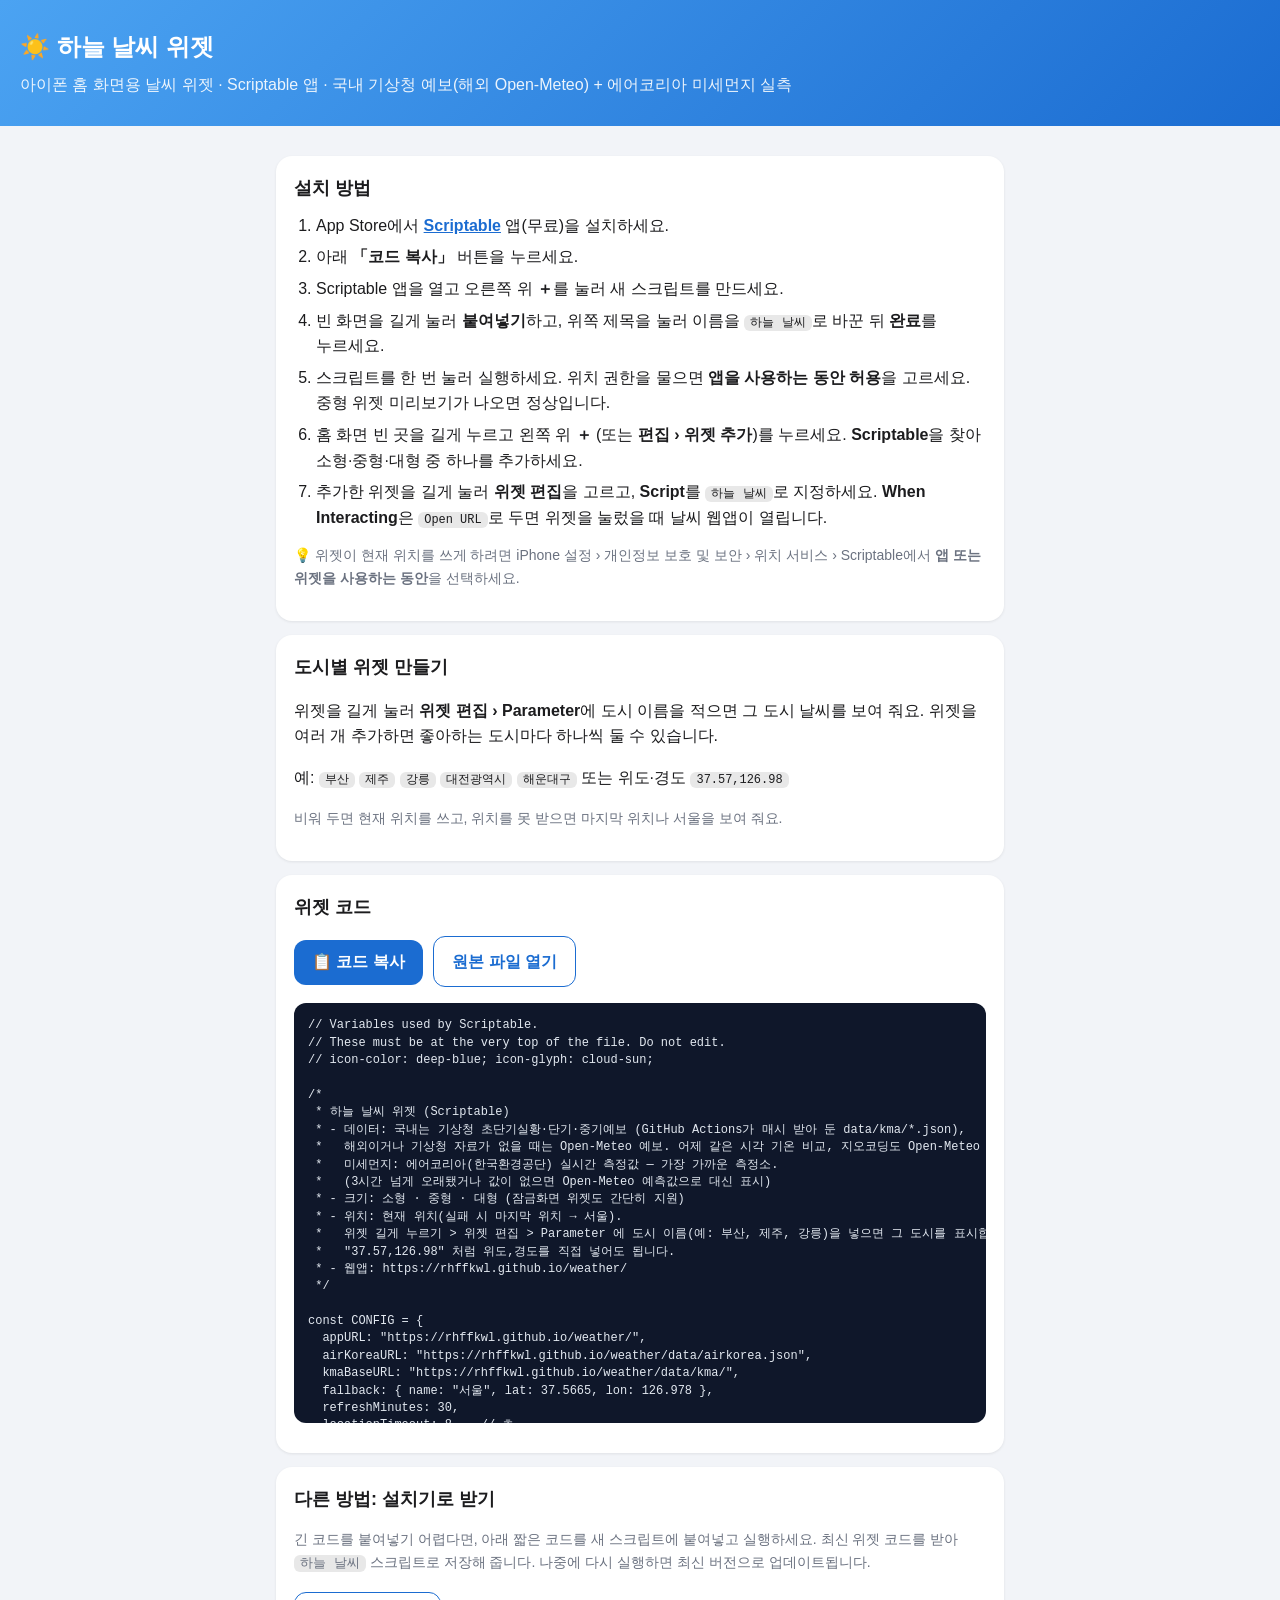
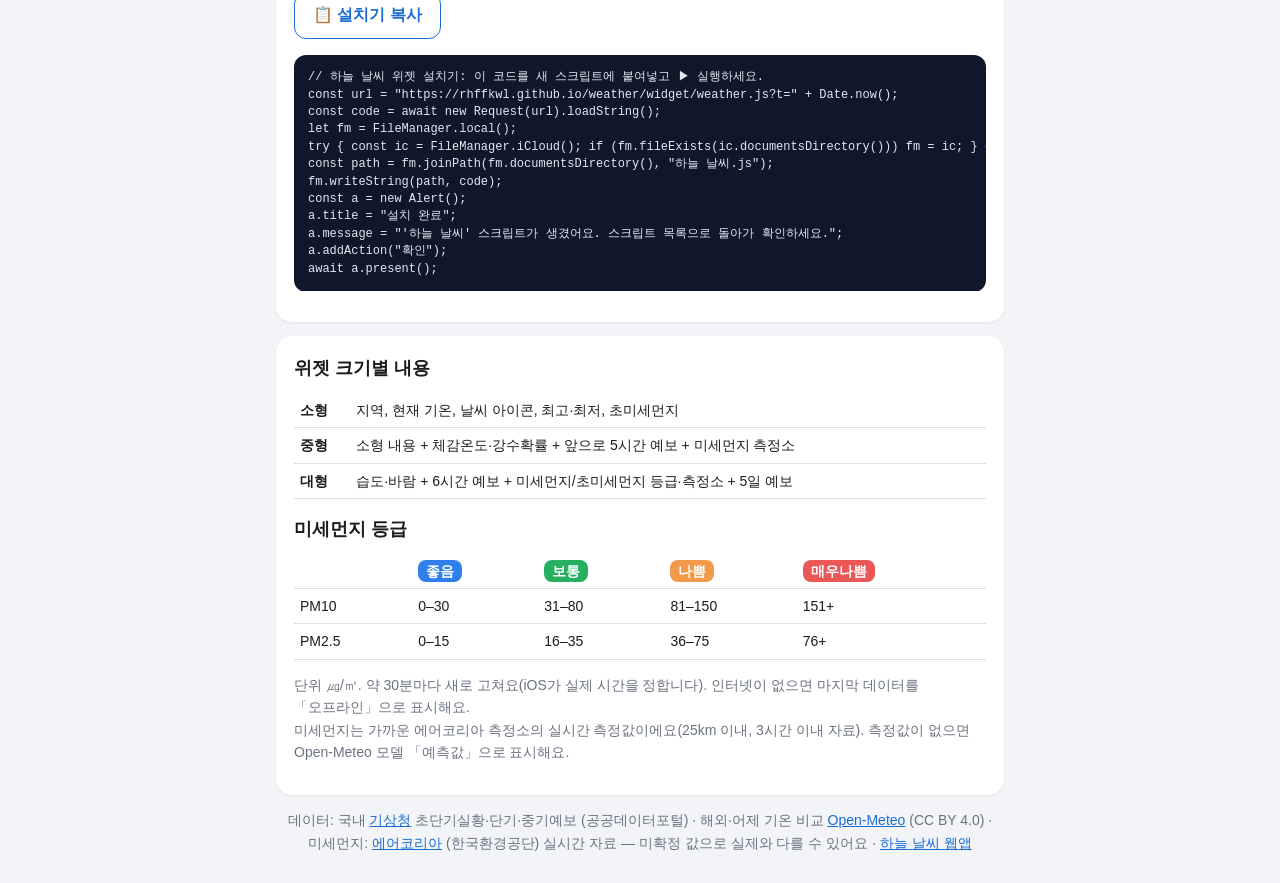
==== widget/index.html @ 95f913ad "국내 기상청 / 해외 Open-Meteo 자동 전환 - Actions(kma.yml, 매시 :15)가 기상청 초단기실황·단기예보·중기예보를 대표 격자점 257개에 대해   받아 d" ====
<!doctype html>
<html lang="ko">
<head>
<meta charset="utf-8">
<meta name="viewport" content="width=device-width, initial-scale=1, viewport-fit=cover">
<meta name="color-scheme" content="light dark">
<title>하늘 날씨 위젯 설치 (Scriptable)</title>
<style>
:root { --bg:#f2f4f8; --card:#fff; --fg:#1c1c1e; --sub:#6b7280; --acc:#1b6cd1; --code:#0f172a; --codefg:#e2e8f0; }
@media (prefers-color-scheme: dark) { :root { --bg:#0b0f17; --card:#161b26; --fg:#f2f2f7; --sub:#9ca3af; --acc:#5aa9ff; --code:#05080f; } }
* { box-sizing:border-box; }
body { margin:0; font-family:-apple-system,BlinkMacSystemFont,"Apple SD Gothic Neo","Noto Sans KR",sans-serif; background:var(--bg); color:var(--fg); line-height:1.6; word-break:keep-all; }
header { background:linear-gradient(135deg,#4ba3f2,#1b6cd1); color:#fff; padding:calc(28px + env(safe-area-inset-top)) 20px 28px; }
header h1 { margin:0 0 6px; font-size:24px; } header p { margin:0; opacity:.9; }
main { max-width:760px; margin:0 auto; padding:16px; }
.card { background:var(--card); border-radius:16px; padding:18px; margin:14px 0; box-shadow:0 1px 3px rgba(0,0,0,.08); }
h2 { font-size:18px; margin:0 0 10px; }
ol { padding-left:22px; margin:0; } li { margin:6px 0; }
.sub { color:var(--sub); font-size:14px; }
a { color:var(--acc); }
.btn { display:inline-block; border:0; border-radius:12px; padding:12px 18px; font-size:16px; font-weight:600; background:var(--acc); color:#fff; cursor:pointer; text-decoration:none; margin:4px 6px 4px 0; }
.btn.sec { background:transparent; color:var(--acc); border:1.5px solid var(--acc); }
pre { background:var(--code); color:var(--codefg); border-radius:12px; padding:14px; overflow:auto; max-height:420px; font-size:12px; line-height:1.45; -webkit-overflow-scrolling:touch; }
code.k { background:rgba(127,127,127,.18); padding:1px 6px; border-radius:6px; font-size:.92em; }
table { border-collapse:collapse; width:100%; font-size:14px; } td,th { border-bottom:1px solid rgba(127,127,127,.25); padding:6px; text-align:left; }
.lv { display:inline-block; color:#fff; border-radius:8px; padding:0 8px; font-weight:600; }
#toast { position:fixed; left:50%; bottom:calc(24px + env(safe-area-inset-bottom)); transform:translateX(-50%); background:rgba(0,0,0,.85); color:#fff; padding:10px 18px; border-radius:20px; opacity:0; transition:opacity .25s; pointer-events:none; }
#toast.on { opacity:1; }
</style>
</head>
<body>
<header>
  <h1>☀️ 하늘 날씨 위젯</h1>
  <p>아이폰 홈 화면용 날씨 위젯 · Scriptable 앱 · 국내 기상청 예보(해외 Open-Meteo) + 에어코리아 미세먼지 실측</p>
</header>
<main>
<section class="card">
  <h2>설치 방법</h2>
  <ol>
    <li>App Store에서 <a href="https://apps.apple.com/app/scriptable/id1405459188"><b>Scriptable</b></a> 앱(무료)을 설치하세요.</li>
    <li>아래 <b>「코드 복사」</b> 버튼을 누르세요.</li>
    <li>Scriptable 앱을 열고 오른쪽 위 <b>＋</b>를 눌러 새 스크립트를 만드세요.</li>
    <li>빈 화면을 길게 눌러 <b>붙여넣기</b>하고, 위쪽 제목을 눌러 이름을 <code class="k">하늘 날씨</code>로 바꾼 뒤 <b>완료</b>를 누르세요.</li>
    <li>스크립트를 한 번 눌러 실행하세요. 위치 권한을 물으면 <b>앱을 사용하는 동안 허용</b>을 고르세요. 중형 위젯 미리보기가 나오면 정상입니다.</li>
    <li>홈 화면 빈 곳을 길게 누르고 왼쪽 위 <b>＋</b> (또는 <b>편집 › 위젯 추가</b>)를 누르세요. <b>Scriptable</b>을 찾아 소형·중형·대형 중 하나를 추가하세요.</li>
    <li>추가한 위젯을 길게 눌러 <b>위젯 편집</b>을 고르고, <b>Script</b>를 <code class="k">하늘 날씨</code>로 지정하세요. <b>When Interacting</b>은 <code class="k">Open URL</code>로 두면 위젯을 눌렀을 때 날씨 웹앱이 열립니다.</li>
  </ol>
  <p class="sub">💡 위젯이 현재 위치를 쓰게 하려면 iPhone 설정 › 개인정보 보호 및 보안 › 위치 서비스 › Scriptable에서 <b>앱 또는 위젯을 사용하는 동안</b>을 선택하세요.</p>
</section>

<section class="card">
  <h2>도시별 위젯 만들기</h2>
  <p>위젯을 길게 눌러 <b>위젯 편집 › Parameter</b>에 도시 이름을 적으면 그 도시 날씨를 보여 줘요. 위젯을 여러 개 추가하면 좋아하는 도시마다 하나씩 둘 수 있습니다.</p>
  <p>예: <code class="k">부산</code> <code class="k">제주</code> <code class="k">강릉</code> <code class="k">대전광역시</code> <code class="k">해운대구</code> 또는 위도·경도 <code class="k">37.57,126.98</code></p>
  <p class="sub">비워 두면 현재 위치를 쓰고, 위치를 못 받으면 마지막 위치나 서울을 보여 줘요.</p>
</section>

<section class="card">
  <h2>위젯 코드</h2>
  <button class="btn" id="copyBtn" type="button">📋 코드 복사</button>
  <a class="btn sec" href="weather.js" target="_blank" rel="noopener">원본 파일 열기</a>
  <pre><code id="code">// Variables used by Scriptable.
// These must be at the very top of the file. Do not edit.
// icon-color: deep-blue; icon-glyph: cloud-sun;

/*
 * 하늘 날씨 위젯 (Scriptable)
 * - 데이터: 국내는 기상청 초단기실황·단기·중기예보 (GitHub Actions가 매시 받아 둔 data/kma/*.json),
 *   해외이거나 기상청 자료가 없을 때는 Open-Meteo 예보. 어제 같은 시각 기온 비교, 지오코딩도 Open-Meteo (API 키 불필요)
 *   미세먼지: 에어코리아(한국환경공단) 실시간 측정값 — 가장 가까운 측정소.
 *   (3시간 넘게 오래됐거나 값이 없으면 Open-Meteo 예측값으로 대신 표시)
 * - 크기: 소형 · 중형 · 대형 (잠금화면 위젯도 간단히 지원)
 * - 위치: 현재 위치(실패 시 마지막 위치 → 서울).
 *   위젯 길게 누르기 &gt; 위젯 편집 &gt; Parameter 에 도시 이름(예: 부산, 제주, 강릉)을 넣으면 그 도시를 표시합니다.
 *   &quot;37.57,126.98&quot; 처럼 위도,경도를 직접 넣어도 됩니다.
 * - 웹앱: https://rhffkwl.github.io/weather/
 */

const CONFIG = {
  appURL: &quot;https://rhffkwl.github.io/weather/&quot;,
  airKoreaURL: &quot;https://rhffkwl.github.io/weather/data/airkorea.json&quot;,
  kmaBaseURL: &quot;https://rhffkwl.github.io/weather/data/kma/&quot;,
  fallback: { name: &quot;서울&quot;, lat: 37.5665, lon: 126.978 },
  refreshMinutes: 30,
  locationTimeout: 8,   // 초
  requestTimeout: 12,   // 초
  previewSize: &quot;medium&quot;, // 앱에서 실행할 때 미리보기 크기: small | medium | large
  debugParameter: &quot;&quot;,    // 앱에서 테스트할 도시 (예: &quot;부산&quot;)
};
const TZ = &quot;Asia/Seoul&quot;;

/* ---------------- 공통 유틸 ---------------- */
const fm = FileManager.local();
const DIR = fm.joinPath(fm.documentsDirectory(), &quot;weather-widget&quot;);
if (!fm.fileExists(DIR)) fm.createDirectory(DIR, true);

const PARAM = String((config.runsInWidget ? args.widgetParameter : (args.widgetParameter || CONFIG.debugParameter)) || &quot;&quot;).trim();
const FAMILY = config.runsInWidget ? (config.widgetFamily || &quot;medium&quot;) : CONFIG.previewSize;

class NotFoundError extends Error {}

function pad(n) { return (n &lt; 10 ? &quot;0&quot; : &quot;&quot;) + n; }
function seoulParts(ms) {
  const d = new Date(ms + 9 * 3600 * 1000); // 한국은 서머타임 없음
  return { y: d.getUTCFullYear(), mo: d.getUTCMonth() + 1, d: d.getUTCDate(), h: d.getUTCHours(), mi: d.getUTCMinutes() };
}
function seoulISO(ms) { const p = seoulParts(ms); return `${p.y}-${pad(p.mo)}-${pad(p.d)}T${pad(p.h)}:${pad(p.mi)}`; }
function hashStr(s) { let h = 5381; for (let i = 0; i &lt; s.length; i++) h = ((h * 33) ^ s.charCodeAt(i)) &gt;&gt;&gt; 0; return h.toString(16); }
function qs(o) { return Object.keys(o).map(k =&gt; encodeURIComponent(k) + &quot;=&quot; + encodeURIComponent(o[k])).join(&quot;&amp;&quot;); }
function readJSON(path) { try { if (fm.fileExists(path)) return JSON.parse(fm.readString(path)); } catch (e) {} return null; }
function writeJSON(path, obj) { try { fm.writeString(path, JSON.stringify(obj)); } catch (e) {} }
function isNum(v) { return typeof v === &quot;number&quot; &amp;&amp; isFinite(v); }
function tempStr(v) { return isNum(v) ? Math.round(v) + &quot;°&quot; : &quot;--°&quot;; }
function pctStr(v) { return isNum(v) ? Math.round(v) + &quot;%&quot; : &quot;-&quot;; }

function sleep(sec) { return new Promise(r =&gt; Timer.schedule(sec * 1000, false, r)); }
function withTimeout(p, sec, label) {
  return Promise.race([p, sleep(sec).then(() =&gt; { throw new Error(label + &quot; 시간 초과&quot;); })]);
}

async function getJSON(url) {
  const req = new Request(url);
  req.timeoutInterval = CONFIG.requestTimeout;
  const j = await req.loadJSON();
  const sc = req.response &amp;&amp; req.response.statusCode;
  if (sc &amp;&amp; sc &gt;= 400) throw new Error(&quot;HTTP &quot; + sc + (j &amp;&amp; j.reason ? &quot;: &quot; + j.reason : &quot;&quot;));
  if (j &amp;&amp; j.error) throw new Error(j.reason || &quot;API 오류&quot;);
  return j;
}

/* ---------------- 날씨 코드 ---------------- */
function weatherInfo(code, isDay) {
  const c = Number(code);
  const T = (text, day, night, kind) =&gt; ({ text, symbol: isDay ? day : (night || day), kind });
  if (c === 0) return T(&quot;맑음&quot;, &quot;sun.max.fill&quot;, &quot;moon.stars.fill&quot;, isDay ? &quot;sun&quot; : &quot;moon&quot;);
  if (c === 1) return T(&quot;대체로 맑음&quot;, &quot;sun.max.fill&quot;, &quot;moon.fill&quot;, isDay ? &quot;sun&quot; : &quot;moon&quot;);
  if (c === 2) return T(&quot;구름 조금&quot;, &quot;cloud.sun.fill&quot;, &quot;cloud.moon.fill&quot;, &quot;cloud&quot;);
  if (c === 3) return T(&quot;흐림&quot;, &quot;cloud.fill&quot;, &quot;cloud.fill&quot;, &quot;cloud&quot;);
  if (c === 45 || c === 48) return T(&quot;안개&quot;, &quot;cloud.fog.fill&quot;, &quot;cloud.fog.fill&quot;, &quot;cloud&quot;);
  if (c &gt;= 51 &amp;&amp; c &lt;= 55) return T(&quot;이슬비&quot;, &quot;cloud.drizzle.fill&quot;, null, &quot;rain&quot;);
  if (c === 56 || c === 57) return T(&quot;어는 이슬비&quot;, &quot;cloud.sleet.fill&quot;, null, &quot;rain&quot;);
  if (c === 61) return T(&quot;약한 비&quot;, &quot;cloud.rain.fill&quot;, null, &quot;rain&quot;);
  if (c === 63) return T(&quot;비&quot;, &quot;cloud.rain.fill&quot;, null, &quot;rain&quot;);
  if (c === 65) return T(&quot;강한 비&quot;, &quot;cloud.heavyrain.fill&quot;, null, &quot;rain&quot;);
  if (c === 66 || c === 67) return T(&quot;어는 비&quot;, &quot;cloud.sleet.fill&quot;, null, &quot;rain&quot;);
  if (c === 71) return T(&quot;약한 눈&quot;, &quot;cloud.snow.fill&quot;, null, &quot;snow&quot;);
  if (c === 73) return T(&quot;눈&quot;, &quot;cloud.snow.fill&quot;, null, &quot;snow&quot;);
  if (c === 75) return T(&quot;강한 눈&quot;, &quot;snowflake&quot;, null, &quot;snow&quot;);
  if (c === 77) return T(&quot;싸락눈&quot;, &quot;cloud.snow.fill&quot;, null, &quot;snow&quot;);
  if (c === 80) return T(&quot;약한 소나기&quot;, &quot;cloud.sun.rain.fill&quot;, &quot;cloud.moon.rain.fill&quot;, &quot;rain&quot;);
  if (c === 81) return T(&quot;소나기&quot;, &quot;cloud.rain.fill&quot;, null, &quot;rain&quot;);
  if (c === 82) return T(&quot;강한 소나기&quot;, &quot;cloud.heavyrain.fill&quot;, null, &quot;rain&quot;);
  if (c === 85 || c === 86) return T(&quot;눈 소나기&quot;, &quot;cloud.snow.fill&quot;, null, &quot;snow&quot;);
  if (c === 95) return T(&quot;뇌우&quot;, &quot;cloud.bolt.rain.fill&quot;, null, &quot;storm&quot;);
  if (c === 96 || c === 99) return T(&quot;우박 동반 뇌우&quot;, &quot;cloud.hail.fill&quot;, null, &quot;storm&quot;);
  return T(&quot;알 수 없음&quot;, &quot;cloud.fill&quot;, null, &quot;cloud&quot;);
}
const ICON_TINT = { sun: &quot;#FFD60A&quot;, moon: &quot;#F2F2F7&quot;, cloud: &quot;#FFFFFF&quot;, rain: &quot;#9AD8FF&quot;, snow: &quot;#FFFFFF&quot;, storm: &quot;#FFD60A&quot; };

/* ---------------- 미세먼지 ---------------- */
const PM_LABELS = [&quot;좋음&quot;, &quot;보통&quot;, &quot;나쁨&quot;, &quot;매우나쁨&quot;];
const PM_COLORS = [&quot;#2F80ED&quot;, &quot;#27AE60&quot;, &quot;#F2994A&quot;, &quot;#EB5757&quot;];
function pmLevel(v, kind, src) {
  if (!isNum(v)) return null;
  const t = kind === &quot;pm10&quot; ? [30, 80, 150] : [15, 35, 75];
  const i = v &lt;= t[0] ? 0 : v &lt;= t[1] ? 1 : v &lt;= t[2] ? 2 : 3;
  return { label: PM_LABELS[i], color: PM_COLORS[i], value: Math.round(v), index: i, src: src || &quot;model&quot; };
}
/* AirKorea 실측 (에어코리아, 한국환경공단) */
const AK_MAX_KM = 25, AK_STALE_MS = 3 * 3600 * 1000;
function akTime(s) { const m = /^(\d{4})-(\d\d)-(\d\d) (\d\d):(\d\d)/.exec(s || &quot;&quot;); return m ? Date.UTC(+m[1], +m[2] - 1, +m[3], +m[4] - 9, +m[5]) : NaN; }
function akKm(a, b, c, d) { const R = 6371, r = Math.PI / 180, x = Math.sin((c - a) * r / 2), y = Math.sin((d - b) * r / 2); return 2 * R * Math.asin(Math.sqrt(x * x + Math.cos(a * r) * Math.cos(c * r) * y * y)); }
// → { pm10: {v, name, sido, time, t, km} | null, pm25: ... } (nearest fresh station with a valid value; roadside stations only if nothing else in range)
function akNearest(doc, lat, lon, now) {
  if (!doc || !Array.isArray(doc.stations) || !Array.isArray(doc.fields)) return null;
  now = now || Date.now();
  const F = {}; doc.fields.forEach((f, i) =&gt; F[f] = i);
  const near = [];
  for (const r of doc.stations) {
    const t = akTime(r[F.dataTime]);
    if (!(now - t &lt;= AK_STALE_MS)) continue;
    const km = akKm(lat, lon, r[F.lat], r[F.lon]);
    if (km &lt;= AK_MAX_KM) near.push({ r, km, t, road: r[F.net] === &quot;도로변대기&quot; });
  }
  near.sort((a, b) =&gt; (a.road - b.road) || (a.km - b.km));
  const pick = k =&gt; { const x = near.find(n =&gt; typeof n.r[F[k]] === &quot;number&quot; &amp;&amp; isFinite(n.r[F[k]]) &amp;&amp; n.r[F[k]] &gt;= 0); return x ? { v: x.r[F[k]], name: x.r[F.name], sido: x.r[F.sido], time: x.r[F.dataTime], t: x.t, km: Math.round(x.km * 10) / 10 } : null; };
  const out = { pm10: pick(&quot;pm10&quot;), pm25: pick(&quot;pm25&quot;) };
  return (out.pm10 || out.pm25) ? out : null;
}
function akFresh(x, now) { return !!(x &amp;&amp; now - x.t &lt;= AK_STALE_MS); }
function akHour(x) { return x &amp;&amp; x.time ? Number(x.time.slice(11, 13)) + &quot;시&quot; : &quot;&quot;; }

/* KMA:BEGIN — 기상청 국내 예보 (data/kma/*.json, GitHub Actions가 매시 갱신). 웹앱과 위젯에 같은 코드가 들어갑니다 (scripts/kma-client.js). */
const KMA_MAX_KM = 25, KMA_NOW_MAX_MS = 3 * 3600e3, KMA_VIL_MAX_MS = 12 * 3600e3, KMA_MID_MAX_MS = 36 * 3600e3;
function kmaInKorea(lat, lon) { return lat &gt; 32.8 &amp;&amp; lat &lt; 38.9 &amp;&amp; lon &gt; 124 &amp;&amp; lon &lt; 132; }
function kmaKm(a, b, c, d) { const r = Math.PI / 180, x = Math.sin((c - a) * r / 2), y = Math.sin((d - b) * r / 2); return 12742 * Math.asin(Math.sqrt(x * x + Math.cos(a * r) * Math.cos(c * r) * y * y)); }
// &quot;YYYYMMDDHH[MM]&quot; (KST) → epoch ms
function kmaTime(s) { s = String(s || &quot;&quot;); return s.length &gt;= 10 ? Date.UTC(+s.slice(0, 4), +s.slice(4, 6) - 1, +s.slice(6, 8), +s.slice(8, 10) - 9, +(s.slice(10, 12) || 0)) : NaN; }
function kmaNearest(doc, lat, lon) {
  if (!doc || !Array.isArray(doc.points) || !kmaInKorea(lat, lon)) return null;
  const near = [];
  doc.points.forEach((p, i) =&gt; { const k = kmaKm(lat, lon, p[2], p[3]); if (k &lt;= KMA_MAX_KM) near.push([k, i]); });
  if (!near.length) return null;
  near.sort((a, b) =&gt; a[0] - b[0]);
  const [bk, best] = near[0], p = doc.points[best];
  // alts: 가까운 다른 격자점 — 가장 가까운 점의 단기예보 파일이 없을 때(수집 실패) 대신 씀
  const alts = near.slice(1, 3).map(([k, i]) =&gt; ({ name: doc.points[i][0], nx: doc.points[i][4], ny: doc.points[i][5], km: Math.round(k * 10) / 10 }));
  return { i: best, n: doc.points.length, name: p[0], sido: p[1], lat: p[2], lon: p[3], nx: p[4], ny: p[5], land: p[6], ta: p[7], km: Math.round(bk * 10) / 10, alts };
}
// SKY(1 맑음, 3 구름많음, 4 흐림) / PTY(1 비, 2 비/눈, 3 눈, 4 소나기, 5 빗방울, 6 빗방울눈날림, 7 눈날림) → 기존 아이콘용 WMO 코드
function kmaWmo(sky, pty, mm) {
  pty = +pty || 0;
  if (pty === 1) return mm &gt;= 15 ? 65 : mm &gt;= 3 ? 63 : 61;
  if (pty === 2 || pty === 6) return 66;
  if (pty === 3) return 73;
  if (pty === 4) return 80;
  if (pty === 5) return 51;
  if (pty === 7) return 71;
  return +sky === 4 ? 3 : +sky === 3 ? 2 : 0;
}
function kmaDesc(sky, pty) {
  const P = [&quot;&quot;, &quot;비&quot;, &quot;비/눈&quot;, &quot;눈&quot;, &quot;소나기&quot;, &quot;빗방울&quot;, &quot;빗방울·눈날림&quot;, &quot;눈날림&quot;];
  return P[+pty || 0] || ({ 1: &quot;맑음&quot;, 3: &quot;구름많음&quot;, 4: &quot;흐림&quot; })[+sky] || &quot;&quot;;
}
function kmaWfWmo(wf) {
  wf = String(wf || &quot;&quot;);
  if (/소나기/.test(wf)) return 80;
  if (/비\/눈|눈\/비/.test(wf)) return 66;
  if (/비/.test(wf)) return 61;
  if (/눈/.test(wf)) return 73;
  if (/흐/.test(wf)) return 3;
  if (/구름/.test(wf)) return 2;
  return /맑/.test(wf) ? 0 : null;
}
// 하루 대표 날씨: 강수가 있으면 가장 흔한 강수형태(강도는 최대 강수량), 없으면 낮(06~20시) 하늘상태의 최빈값(같으면 더 흐린 쪽)
function kmaDayCode(rows) {
  const wet = rows.filter(r =&gt; r.pty &gt; 0);
  if (wet.length) {
    const cnt = {}; wet.forEach(r =&gt; cnt[r.pty] = (cnt[r.pty] || 0) + 1);
    const pty = +Object.keys(cnt).sort((a, b) =&gt; cnt[b] - cnt[a] || b - a)[0];
    return kmaWmo(1, pty, Math.max(...wet.map(r =&gt; r.mm || 0)));
  }
  const day = rows.filter(r =&gt; r.h &gt;= 6 &amp;&amp; r.h &lt;= 20); const use = day.length ? day : rows;
  const cnt = {}; use.forEach(r =&gt; cnt[r.sky] = (cnt[r.sky] || 0) + 1);
  const sky = +Object.keys(cnt).sort((a, b) =&gt; cnt[b] - cnt[a] || b - a)[0];
  return kmaWmo(sky, 0, 0);
}
function kmaDewPoint(t, rh) { if (!(rh &gt; 0)) return null; const a = 17.62, b = 243.12, g = Math.log(rh / 100) + a * t / (b + t); return Math.round(b * g / (a - g) * 10) / 10; }

// f: Open-Meteo 응답(현지 시각 = KST). k = { pt, now, vil, mid }. 기상청 값으로 덮어쓰고 f.kma 를 붙입니다.
// 기상청 자료가 없거나 오래됐으면 아무것도 바꾸지 않고 null을 돌려줍니다 (→ Open-Meteo 그대로).
function kmaApply(f, k, nowMs) {
  if (!f || !f.current || !f.hourly || !f.daily || !k || !k.pt) return null;
  nowMs = nowMs || Date.now();
  const pt = k.pt, c = f.current, H = f.hourly, D = f.daily;
  const vil = k.vil &amp;&amp; k.vil.h &amp;&amp; nowMs - kmaTime(k.vil.base) &lt;= KMA_VIL_MAX_MS ? k.vil : null;
  let obs = null, obsBase = null;
  if (k.now &amp;&amp; Array.isArray(k.now.p) &amp;&amp; k.now.n === pt.n) {
    const r = k.now.p[pt.i]; obsBase = r &amp;&amp; (r[6] || k.now.base);
    if (r &amp;&amp; typeof r[0] === &quot;number&quot; &amp;&amp; nowMs - kmaTime(obsBase) &lt;= KMA_NOW_MAX_MS) obs = r;
  }
  if (!vil &amp;&amp; !obs) return null;
  // 단기예보 시간별 표: &quot;YYYYMMDDHH&quot; → {tmp, pop, sky, pty, mm, h}
  const hr = {};
  if (vil) {
    const t0 = kmaTime(vil.t0);
    vil.h.forEach(r =&gt; { const t = new Date(t0 + r[0] * 3600e3 + 9 * 3600e3); const key = t.toISOString().slice(0, 13).replace(/[-T]/g, &quot;&quot;);
      hr[key] = { tmp: r[1], pop: r[2], sky: r[3], pty: r[4], mm: r[5], h: t.getUTCHours() }; });
  }
  const keyOf = iso =&gt; iso.slice(0, 13).replace(/[-T]/g, &quot;&quot;);
  // 현재
  const ck = keyOf(c.time); const vh = hr[ck];
  const omT = c.temperature_2m;
  let desc = &quot;&quot;;
  if (obs) {
    c.temperature_2m = obs[0];
    if (obs[1] != null) { c.relative_humidity_2m = obs[1]; const dp = kmaDewPoint(obs[0], obs[1]); if (dp != null) c.dew_point_2m = dp; }
    if (obs[4] != null) c.wind_speed_10m = obs[4];
    if (obs[5] != null) c.wind_direction_10m = obs[5];
    if (obs[3] != null) c.precipitation = obs[3];
    const sky = vh ? vh.sky : null, pty = obs[2] || 0;
    if (sky != null || pty &gt; 0) { c.weather_code = kmaWmo(sky || 1, pty, obs[3] || 0); desc = kmaDesc(sky != null ? sky : (c.weather_code &gt;= 3 ? 4 : 1), pty); }
  } else if (vh) {
    c.temperature_2m = vh.tmp; c.weather_code = kmaWmo(vh.sky, vh.pty, vh.mm); desc = kmaDesc(vh.sky, vh.pty);
  }
  const shift = (typeof omT === &quot;number&quot; &amp;&amp; typeof c.temperature_2m === &quot;number&quot;) ? c.temperature_2m - omT : 0;
  if (typeof c.apparent_temperature === &quot;number&quot;) c.apparent_temperature = Math.round((c.apparent_temperature + shift) * 10) / 10;
  if (desc) c.kma_desc = desc;
  // 어제 같은 시각: 기상청 실황 24시간 전 값이 있으면 그것, 없으면 Open-Meteo 끼리의 차이를 유지
  let ydaySrc = &quot;om&quot;;
  if (obs &amp;&amp; k.now.yday &amp;&amp; k.now.ydayBase &amp;&amp; kmaTime(k.now.ydayBase) === kmaTime(obsBase) - 864e5 &amp;&amp; typeof k.now.yday[pt.i] === &quot;number&quot;) {
    f.yday = k.now.yday[pt.i]; ydaySrc = &quot;kma&quot;;
  } else if (typeof f.yday === &quot;number&quot;) f.yday = Math.round((f.yday + shift) * 10) / 10;
  // 시간별
  let nh = 0;
  H.time.forEach((t, i) =&gt; { const v = hr[keyOf(t)]; if (!v) return; nh++;
    if (v.tmp != null) H.temperature_2m[i] = v.tmp;
    if (v.pop != null &amp;&amp; H.precipitation_probability) H.precipitation_probability[i] = v.pop;
    if (v.sky != null &amp;&amp; H.weather_code) H.weather_code[i] = kmaWmo(v.sky, v.pty, v.mm); });
  // 일별: 단기예보(오늘~3일 뒤) → 중기예보(4일 뒤~)
  const mid = k.mid &amp;&amp; nowMs - kmaTime(k.mid.tmFc) &lt;= KMA_MID_MAX_MS ? k.mid : null;
  const land = mid &amp;&amp; mid.land ? mid.land[pt.land] : null, ta = mid &amp;&amp; mid.ta ? mid.ta[pt.ta] : null;
  const byDay = {};
  Object.keys(hr).forEach(key =&gt; { const d = key.slice(0, 4) + &quot;-&quot; + key.slice(4, 6) + &quot;-&quot; + key.slice(6, 8); (byDay[d] = byDay[d] || []).push(hr[key]); });
  const today = c.time.slice(0, 10);
  let nd = 0;
  D.time.forEach((d, j) =&gt; {
    const rows = byDay[d] || [], mm = vil &amp;&amp; vil.d ? vil.d[d] : null;
    let used = false;
    if (rows.length &gt;= (d === today ? 1 : 6)) {
      if (D.weather_code) D.weather_code[j] = kmaDayCode(rows);
      if (D.precipitation_probability_max) D.precipitation_probability_max[j] = Math.max(...rows.map(r =&gt; r.pop || 0));
      used = true;
    } else if (land &amp;&amp; land[d]) {
      const [am, pm, ra, rp] = land[d]; const ca = kmaWfWmo(am), cp = kmaWfWmo(pm);
      const code = ca == null ? cp : cp == null ? ca : Math.max(ca, cp); // 코드가 클수록 궂은 날씨
      if (code != null &amp;&amp; D.weather_code) D.weather_code[j] = code;
      if (D.precipitation_probability_max &amp;&amp; (ra != null || rp != null)) D.precipitation_probability_max[j] = Math.max(ra || 0, rp || 0);
      used = true;
    }
    let mn = mm ? mm[0] : null, mx = mm ? mm[1] : null;
    if ((mn == null || mx == null) &amp;&amp; ta &amp;&amp; ta[d]) { if (mn == null) mn = ta[d][0]; if (mx == null) mx = ta[d][1]; }
    if (mn != null) { D.temperature_2m_min[j] = mn; used = true; }
    if (mx != null) { D.temperature_2m_max[j] = mx; used = true; }
    if (d === today &amp;&amp; typeof c.temperature_2m === &quot;number&quot;) { // 오늘 최고/최저가 현재 기온과 어긋나지 않게
      if (D.temperature_2m_max[j] &lt; c.temperature_2m) D.temperature_2m_max[j] = Math.round(c.temperature_2m);
      if (D.temperature_2m_min[j] &gt; c.temperature_2m) D.temperature_2m_min[j] = Math.floor(c.temperature_2m);
    }
    if (used) nd++;
  });
  f.kma = { name: pt.name, sido: pt.sido, km: pt.km, obsBase: obs ? obsBase : null, vilBase: vil ? vil.base : null, midTm: mid ? mid.tmFc : null, hours: nh, days: nd, yday: ydaySrc };
  return f.kma;
}
// &quot;15시 실황&quot; 같은 표시용
function kmaHourLabel(base) { return base ? Number(String(base).slice(8, 10)) + &quot;시&quot; : &quot;&quot;; }
/* KMA:END */


/* ---------------- 위치 ---------------- */
const FC_RANK = { PPLC: 6, PPLA: 5, PPLA2: 4, PPLA3: 3, PPLA4: 2, PPL: 1, ADM1: 1, ADM2: 1 };
async function geocode(q) {
  const variants = [q];
  if (/[가-힣]$/.test(q) &amp;&amp; !/(시|군|구|도|읍|면|동|리)$/.test(q)) {
    [&quot;시&quot;, &quot;특별시&quot;, &quot;광역시&quot;, &quot;특별자치시&quot;, &quot;특별자치도&quot;, &quot;군&quot;].forEach(s =&gt; variants.push(q + s));
  }
  let failures = 0;
  const lists = await Promise.all(variants.map(v =&gt;
    getJSON(&quot;https://geocoding-api.open-meteo.com/v1/search?&quot; + qs({ name: v, count: 10, language: &quot;ko&quot;, format: &quot;json&quot; }))
      .then(j =&gt; (j &amp;&amp; j.results) || [])
      .catch(() =&gt; { failures++; return []; })));
  if (failures === variants.length) throw new Error(&quot;인터넷 연결을 확인해 주세요 (지역 검색 실패)&quot;);
  const seen = {};
  let all = [];
  lists.forEach(l =&gt; l.forEach(r =&gt; { if (!seen[r.id]) { seen[r.id] = 1; all.push(r); } }));
  const kr = all.filter(r =&gt; r.country_code === &quot;KR&quot;);
  if (kr.length) all = kr;
  const places = all.filter(r =&gt; /^(PPL|ADM)/.test(r.feature_code || &quot;&quot;));
  if (places.length) all = places;
  const isPPL = r =&gt; /^PPL/.test(r.feature_code || &quot;&quot;) ? 1 : 0;
  all.sort((a, b) =&gt; (isPPL(b) - isPPL(a)) || ((b.population || 0) - (a.population || 0)) ||
    ((FC_RANK[b.feature_code] || 0) - (FC_RANK[a.feature_code] || 0)));
  const r = all[0];
  if (!r) return null;
  return { name: q, fullName: r.name, admin1: r.admin1 || &quot;&quot;, lat: r.latitude, lon: r.longitude };
}

async function resolveLocation(cache) {
  if (PARAM) {
    const m = PARAM.match(/^(-?\d+(?:\.\d+)?)\s*,\s*(-?\d+(?:\.\d+)?)$/);
    if (m) return { name: &quot;지정 위치&quot;, lat: +m[1], lon: +m[2], source: &quot;param&quot; };
    const geoPath = fm.joinPath(DIR, &quot;geo-&quot; + hashStr(PARAM) + &quot;.json&quot;);
    const saved = readJSON(geoPath);
    if (saved &amp;&amp; saved.q === PARAM &amp;&amp; saved.loc) return Object.assign({}, saved.loc, { source: &quot;param&quot; });
    const r = await geocode(PARAM);
    if (!r) throw new NotFoundError(`&#x27;${PARAM}&#x27; 위치를 찾을 수 없어요`);
    writeJSON(geoPath, { q: PARAM, loc: r });
    return Object.assign({}, r, { source: &quot;param&quot; });
  }
  try {
    Location.setAccuracyToThreeKilometers();
    const l = await withTimeout(Location.current(), CONFIG.locationTimeout, &quot;위치&quot;);
    if (!l || !isNum(l.latitude)) throw new Error(&quot;위치 없음&quot;);
    let name = &quot;현재 위치&quot;;
    try {
      const rg = await withTimeout(Location.reverseGeocode(l.latitude, l.longitude, &quot;ko_KR&quot;), 5, &quot;주소&quot;);
      const a = rg &amp;&amp; rg[0];
      if (a) name = a.subLocality || a.locality || a.administrativeArea || name;
    } catch (e) {}
    return { name, lat: l.latitude, lon: l.longitude, source: &quot;gps&quot; };
  } catch (e) {
    if (cache &amp;&amp; cache.loc &amp;&amp; /^gps/.test(cache.loc.source)) return Object.assign({}, cache.loc, { source: &quot;gps-cached&quot; });
    return Object.assign({}, CONFIG.fallback, { source: &quot;fallback&quot; });
  }
}

/* ---------------- 데이터 ---------------- */
// 기상청: 대표 격자점 표 → 가장 가까운 점(25km 이내)의 단기예보 파일. 국외면 바로 null (Open-Meteo만 사용).
async function fetchKma(loc) {
  if (!kmaInKorea(loc.lat, loc.lon)) return null;
  const B = CONFIG.kmaBaseURL, t = &quot;?t=&quot; + Math.floor(Date.now() / 300000);
  const [pts, now, mid] = await Promise.all([getJSON(B + &quot;points.json?d=&quot; + Math.floor(Date.now() / 864e5)),
    getJSON(B + &quot;now.json&quot; + t).catch(() =&gt; null), getJSON(B + &quot;mid.json&quot; + t).catch(() =&gt; null)]);
  const pt = kmaNearest(pts, loc.lat, loc.lon);
  if (!pt) return null;
  let vil = null;
  for (const q of [pt].concat(pt.alts)) { vil = await getJSON(B + &quot;f/&quot; + q.nx + &quot;_&quot; + q.ny + &quot;.json&quot; + t).catch(() =&gt; null); if (vil) break; }
  return { pt, now, vil, mid };
}
async function fetchWeather(loc) {
  const base = { latitude: loc.lat.toFixed(4), longitude: loc.lon.toFixed(4), timezone: TZ };
  const fcURL = &quot;https://api.open-meteo.com/v1/forecast?&quot; + qs(Object.assign({}, base, {
    current: &quot;temperature_2m,apparent_temperature,is_day,weather_code,precipitation&quot;,
    hourly: &quot;temperature_2m,weather_code,precipitation_probability,is_day&quot;,
    daily: &quot;weather_code,temperature_2m_max,temperature_2m_min,precipitation_probability_max&quot;,
    forecast_days: 6,
    past_days: 1, // 어제 같은 시각 기온 비교용
  }));
  const aqURL = &quot;https://air-quality-api.open-meteo.com/v1/air-quality?&quot; + qs(Object.assign({}, base, { current: &quot;pm10,pm2_5&quot; }));
  const akURL = CONFIG.airKoreaURL + &quot;?t=&quot; + Math.floor(Date.now() / 300000);
  const [fc, aq, ak, km] = await Promise.all([getJSON(fcURL), getJSON(aqURL).catch(() =&gt; null),
    getJSON(akURL).then(doc =&gt; akNearest(doc, loc.lat, loc.lon)).catch(() =&gt; null), fetchKma(loc).catch(() =&gt; null)]);
  if (!fc || !fc.current || !fc.hourly || !fc.daily) throw new Error(&quot;예보 데이터가 비어 있어요&quot;);
  if (km) { try { kmaApply(fc, km); } catch (e) { console.log(&quot;KMA merge failed: &quot; + e); } }
  return { fc, aq, ak };
}

const DOW = [&quot;일&quot;, &quot;월&quot;, &quot;화&quot;, &quot;수&quot;, &quot;목&quot;, &quot;금&quot;, &quot;토&quot;];
function dowLabel(dateStr) {
  const [y, m, d] = dateStr.split(&quot;-&quot;).map(Number);
  return DOW[new Date(Date.UTC(y, m - 1, d)).getUTCDay()];
}

function buildModel(raw, offline) {
  const { loc, fc, aq, ak, fetchedAt } = raw;
  const c = fc.current, h = fc.hourly, d = fc.daily;
  const nowISO = seoulISO(Date.now());
  const nowHour = nowISO.slice(0, 13);
  let idx = h.time.findIndex(t =&gt; t.slice(0, 13) &gt;= nowHour);
  if (idx &lt; 0) idx = h.time.length - 1;
  const hours = [];
  for (let i = idx + 1; i &lt; h.time.length &amp;&amp; hours.length &lt; 6; i++) {
    hours.push({
      label: Number(h.time[i].slice(11, 13)) + &quot;시&quot;,
      temp: h.temperature_2m[i], code: h.weather_code[i],
      isDay: h.is_day ? h.is_day[i] === 1 : true,
      pop: h.precipitation_probability ? h.precipitation_probability[i] : null,
    });
  }
  let di = d.time.indexOf(nowISO.slice(0, 10));
  if (di &lt; 0) di = 0;
  const days = [];
  for (let i = di; i &lt; d.time.length &amp;&amp; days.length &lt; 5; i++) {
    days.push({
      label: i === di ? &quot;오늘&quot; : dowLabel(d.time[i]),
      code: d.weather_code[i], max: d.temperature_2m_max[i], min: d.temperature_2m_min[i],
      pop: d.precipitation_probability_max ? d.precipitation_probability_max[i] : null,
    });
  }
  const aqc = aq &amp;&amp; aq.current ? aq.current : {};
  const isDay = c.is_day === 1;
  const yi = h.time.findIndex(t =&gt; t.slice(0, 13) === seoulISO(Date.now() - 86400000).slice(0, 13));
  const yday = yi &gt;= 0 ? yesterdayCompare(c.temperature_2m, h.temperature_2m[yi]) : null;
  return {
    place: loc.name, source: loc.source,
    temp: c.temperature_2m, feels: c.apparent_temperature, yday,
    code: c.weather_code, isDay, info: Object.assign(weatherInfo(c.weather_code, isDay), c.kma_desc ? { text: c.kma_desc } : {}),
    wxSource: fc.kma ? &quot;kma&quot; : &quot;om&quot;,
    max: days[0] ? days[0].max : null, min: days[0] ? days[0].min : null,
    popNow: h.precipitation_probability ? h.precipitation_probability[Math.max(idx, 0)] : null,
    popDay: days[0] ? days[0].pop : null,
    hours, days,
    pm10: pmPick(ak &amp;&amp; ak.pm10, aqc.pm10, &quot;pm10&quot;), pm25: pmPick(ak &amp;&amp; ak.pm25, aqc.pm2_5, &quot;pm25&quot;),
    fetchedAt, offline,
  };
}

// 어제 같은 시각과 비교: |차이| &lt; 1° → 비슷. 색은 흰 글씨 대비 4.5:1 이상인 배지 색.
function yesterdayCompare(now, prev) {
  if (!isNum(now) || !isNum(prev)) return null;
  const diff = now - prev, n = Math.round(Math.abs(diff));
  if (Math.abs(diff) &lt; 1 || n === 0) return { dir: 0, text: &quot;어제와 비슷&quot;, color: &quot;#5F6B7A&quot; };
  return diff &gt; 0 ? { dir: 1, text: `어제보다 ${n}° 높음`, color: &quot;#C2410C&quot; } : { dir: -1, text: `어제보다 ${n}° 낮음`, color: &quot;#1D4ED8&quot; };
}
function ydayPill(stack, m, size) {
  if (!m.yday) return null;
  const y = m.yday;
  return pill(stack, y.dir ? `${y.dir &gt; 0 ? &quot;▲&quot; : &quot;▼&quot;} ${y.text}` : y.text, y.color, size);
}

// 실측(에어코리아) 우선, 오래됐거나(&gt;3h) 없으면 Open-Meteo 예측값
function pmPick(a, model, kind) {
  if (akFresh(a, Date.now()) &amp;&amp; isNum(a.v)) return Object.assign(pmLevel(a.v, kind, &quot;ak&quot;), { station: a.name, hour: akHour(a) });
  return pmLevel(model, kind, &quot;model&quot;);
}
function airSourceLabel(m) {
  const a = (m.pm25 &amp;&amp; m.pm25.src === &quot;ak&quot;) ? m.pm25 : (m.pm10 &amp;&amp; m.pm10.src === &quot;ak&quot;) ? m.pm10 : null;
  if (a) return `측정소 ${a.station} · ${a.hour} 기준 · 에어코리아`;
  return (m.pm10 || m.pm25) ? &quot;예측값 · Open-Meteo 대기질 모델&quot; : &quot;&quot;;
}
function updatedLabel(m) {
  const p = seoulParts(m.fetchedAt), n = seoulParts(Date.now());
  const same = p.y === n.y &amp;&amp; p.mo === n.mo &amp;&amp; p.d === n.d;
  const t = (same ? &quot;&quot; : `${p.mo}/${p.d} `) + `${pad(p.h)}:${pad(p.mi)}`;
  return m.offline ? `오프라인 · ${t}` : `${t} 업데이트`;
}

/* ---------------- 스타일 ---------------- */
const WHITE = Color.white();
const SUB = new Color(&quot;#FFFFFF&quot;, 0.78);
const FAINT = new Color(&quot;#FFFFFF&quot;, 0.55);
const RAIN = new Color(&quot;#9AD8FF&quot;);

function dyn(light, dark) { return Color.dynamic(new Color(light), new Color(dark)); }
function background(m) {
  const k = m.info.kind;
  let p;
  if (k === &quot;storm&quot;) p = [&quot;#4A4E69&quot;, &quot;#22223B&quot;, &quot;#2B2D42&quot;, &quot;#121220&quot;];
  else if (k === &quot;rain&quot;) p = m.isDay ? [&quot;#5B7493&quot;, &quot;#2E4561&quot;, &quot;#2A3646&quot;, &quot;#121A25&quot;] : [&quot;#2B3647&quot;, &quot;#121A26&quot;, &quot;#1B2330&quot;, &quot;#0A0F17&quot;];
  else if (k === &quot;snow&quot;) p = m.isDay ? [&quot;#9DB2CB&quot;, &quot;#62799A&quot;, &quot;#3E4A5A&quot;, &quot;#1F2732&quot;] : [&quot;#3A4659&quot;, &quot;#1A2231&quot;, &quot;#262E3B&quot;, &quot;#0E131C&quot;];
  else if (!m.isDay) p = k === &quot;cloud&quot; ? [&quot;#2E3748&quot;, &quot;#141A26&quot;, &quot;#1C2230&quot;, &quot;#090D15&quot;] : [&quot;#1B2A4E&quot;, &quot;#0A1128&quot;, &quot;#111A33&quot;, &quot;#04070F&quot;];
  else if (k === &quot;cloud&quot;) p = [&quot;#7E95B0&quot;, &quot;#4E6685&quot;, &quot;#384556&quot;, &quot;#1D2633&quot;];
  else p = [&quot;#4BA3F2&quot;, &quot;#1B6CD1&quot;, &quot;#1D3E6E&quot;, &quot;#0D213F&quot;];
  const g = new LinearGradient();
  g.colors = [dyn(p[0], p[2]), dyn(p[1], p[3])];
  g.locations = [0, 1];
  return g;
}

function addText(stack, str, font, color, align) {
  const t = stack.addText(String(str));
  t.font = font;
  t.textColor = color || WHITE;
  t.lineLimit = 1;
  t.minimumScaleFactor = 0.6;
  if (align === &quot;right&quot;) t.rightAlignText();
  else if (align === &quot;center&quot;) t.centerAlignText();
  return t;
}
function addSymbol(stack, name, size, color) {
  const s = SFSymbol.named(name) || SFSymbol.named(&quot;cloud.fill&quot;);
  s.applyFont(Font.systemFont(size));
  const img = stack.addImage(s.image);
  img.imageSize = new Size(size, size);
  img.tintColor = color || WHITE;
  return img;
}
function weatherIcon(stack, code, isDay, size) {
  const info = weatherInfo(code, isDay);
  return addSymbol(stack, info.symbol, size, new Color(ICON_TINT[info.kind] || &quot;#FFFFFF&quot;));
}
function pill(stack, text, hex, size) {
  const p = stack.addStack();
  p.backgroundColor = new Color(hex, 0.92);
  p.cornerRadius = size;
  p.setPadding(2, 6, 2, 6);
  p.centerAlignContent();
  addText(p, text, Font.semiboldSystemFont(size), WHITE);
  return p;
}
function pm25Pill(stack, m, size) {
  if (m.pm25) return pill(stack, `초미세 ${m.pm25.label}`, m.pm25.color, size);
  return pill(stack, &quot;초미세 -&quot;, &quot;#8E8E93&quot;, size);
}
function placeRow(stack, m, size) {
  const r = stack.addStack();
  r.centerAlignContent();
  if (/^gps/.test(m.source)) { addSymbol(r, &quot;location.fill&quot;, size - 3, WHITE); r.addSpacer(3); }
  addText(r, m.place, Font.semiboldSystemFont(size), WHITE);
  return r;
}
function hourlyRow(stack, m, opts) {
  const row = stack.addStack();
  row.layoutHorizontally();
  const list = m.hours.length ? m.hours : [];
  list.forEach((h, i) =&gt; {
    if (i &gt; 0) row.addSpacer();
    const col = row.addStack();
    col.layoutVertically();
    col.centerAlignContent();
    const c1 = col.addStack(); c1.addSpacer(); addText(c1, h.label, Font.mediumSystemFont(opts.font - 1), SUB); c1.addSpacer();
    col.addSpacer(3);
    const c2 = col.addStack(); c2.addSpacer(); weatherIcon(c2, h.code, h.isDay, opts.icon); c2.addSpacer();
    col.addSpacer(3);
    const c3 = col.addStack(); c3.addSpacer(); addText(c3, tempStr(h.temp), Font.semiboldSystemFont(opts.font + 1), WHITE); c3.addSpacer();
    const c4 = col.addStack(); c4.addSpacer();
    addText(c4, isNum(h.pop) &amp;&amp; h.pop &gt; 0 ? pctStr(h.pop) : &quot; &quot;, Font.mediumSystemFont(opts.font - 2), RAIN); c4.addSpacer();
  });
  if (!list.length) addText(row, &quot;시간별 예보 없음&quot;, Font.systemFont(opts.font), SUB);
  return row;
}

/* ---------------- 레이아웃 ---------------- */
// 소형/중형은 가장 작은 아이폰(소형 141pt, 중형 292x141pt) 기준으로 고정 폭을 써서 잘림을 막습니다.
function fixedBox(stack, w, h) { const b = stack.addStack(); b.size = new Size(w, h); b.centerAlignContent(); return b; }
function centerText(stack, w, h, str, font, color) { const b = fixedBox(stack, w, h); b.addSpacer(); const t = addText(b, str, font, color, &quot;center&quot;); b.addSpacer(); return t; }

function smallWidget(w, m) {
  w.setPadding(12, 12, 12, 12);
  const top = w.addStack(); top.centerAlignContent();
  placeRow(top, m, 12);
  top.addSpacer();
  w.addSpacer(2);
  const row = w.addStack(); row.centerAlignContent();
  addText(row, tempStr(m.temp), Font.boldSystemFont(34), WHITE);
  row.addSpacer();
  weatherIcon(row, m.code, m.isDay, 26);
  addText(w, m.info.text, Font.mediumSystemFont(12), WHITE);
  addText(w, `최고 ${tempStr(m.max)} · 최저 ${tempStr(m.min)}`, Font.systemFont(10), SUB);
  if (m.yday) { w.addSpacer(4); const y = w.addStack(); ydayPill(y, m, 9); y.addSpacer(); }
  w.addSpacer();
  const bot = w.addStack(); bot.centerAlignContent();
  pm25Pill(bot, m, 9);
  bot.addSpacer(4);
  bot.addSpacer();
  addText(bot, updatedLabel(m).replace(&quot; 업데이트&quot;, &quot;&quot;), Font.systemFont(8), FAINT);
}

const MED = { left: 96, gap: 8, right: 160, cols: 5 };
function mediumHourly(stack, m) {
  const cw = Math.floor(MED.right / MED.cols);
  const row = stack.addStack(); row.layoutHorizontally(); row.size = new Size(MED.right, 0);
  const list = m.hours.slice(0, MED.cols);
  if (!list.length) { addText(row, &quot;시간별 예보 없음&quot;, Font.systemFont(10), SUB); return row; }
  list.forEach(h =&gt; {
    const col = row.addStack(); col.layoutVertically(); col.size = new Size(cw, 0);
    centerText(col, cw, 13, h.label, Font.mediumSystemFont(10), SUB);
    col.addSpacer(2);
    const ic = fixedBox(col, cw, 18); ic.addSpacer(); weatherIcon(ic, h.code, h.isDay, 17); ic.addSpacer();
    col.addSpacer(2);
    centerText(col, cw, 15, tempStr(h.temp), Font.semiboldSystemFont(12), WHITE);
    centerText(col, cw, 10, isNum(h.pop) &amp;&amp; h.pop &gt; 0 ? pctStr(h.pop) : &quot; &quot;, Font.mediumSystemFont(8), RAIN);
  });
  return row;
}
function mediumWidget(w, m) {
  w.setPadding(12, 14, 12, 12);
  const main = w.addStack(); main.layoutHorizontally();
  const left = main.addStack(); left.layoutVertically(); left.size = new Size(MED.left, 0);
  placeRow(left, m, 12);
  left.addSpacer(1);
  const tr = left.addStack(); tr.centerAlignContent(); tr.size = new Size(MED.left, 34);
  addText(tr, tempStr(m.temp), Font.boldSystemFont(28), WHITE);
  tr.addSpacer(4);
  weatherIcon(tr, m.code, m.isDay, 20);
  tr.addSpacer();
  addText(left, m.info.text, Font.mediumSystemFont(11), WHITE);
  addText(left, `최고 ${tempStr(m.max)} · 최저 ${tempStr(m.min)}`, Font.systemFont(10), SUB);
  addText(left, `체감 ${tempStr(m.feels)} · 강수 ${pctStr(isNum(m.popNow) ? m.popNow : m.popDay)}`, Font.systemFont(10), SUB);
  left.addSpacer();
  const pr = left.addStack(); pr.size = new Size(MED.left, 16); pr.centerAlignContent();
  pm25Pill(pr, m, 9); pr.addSpacer();

  main.addSpacer(MED.gap);
  const right = main.addStack(); right.layoutVertically(); right.size = new Size(MED.right, 0);
  const hdr = right.addStack(); hdr.centerAlignContent(); hdr.size = new Size(MED.right, 13);
  addText(hdr, &quot;시간별 예보&quot;, Font.semiboldSystemFont(10), SUB);
  hdr.addSpacer();
  addText(hdr, updatedLabel(m), Font.systemFont(9), FAINT, &quot;right&quot;);
  right.addSpacer(6);
  mediumHourly(right, m);
  right.addSpacer();
  if (m.yday) { const y = right.addStack(); y.size = new Size(MED.right, 15); y.centerAlignContent(); ydayPill(y, m, 9); y.addSpacer(); right.addSpacer(2); }
  const src = airSourceLabel(m);
  if (src) { const f = right.addStack(); f.size = new Size(MED.right, 11); addText(f, src, Font.systemFont(8), FAINT); f.addSpacer(); }
}

// 웹앱과 같은 색: 전체 기간 최저(#5AB0FF) → 중간(#FFD04D) → 최고(#FF8A3D). 막대 색은 온도 위치에 따라 정해집니다.
const BAR_STOPS = [[0, [0x5A, 0xB0, 0xFF]], [0.5, [0xFF, 0xD0, 0x4D]], [1, [0xFF, 0x8A, 0x3D]]];
function barColorAt(t) {
  t = Math.max(0, Math.min(1, t));
  for (let i = 1; i &lt; BAR_STOPS.length; i++) {
    const [t1, c1] = BAR_STOPS[i], [t0, c0] = BAR_STOPS[i - 1];
    if (t &lt;= t1) { const k = (t - t0) / (t1 - t0); return &quot;#&quot; + c0.map((v, j) =&gt; Math.round(v + (c1[j] - v) * k).toString(16).padStart(2, &quot;0&quot;)).join(&quot;&quot;); }
  }
  return &quot;#FF8A3D&quot;;
}
function tempBarImage(d, lo, hi, width, height) {
  const S = 3, W = width * S, H = height * S, r = H / 2;
  const ctx = new DrawContext();
  ctx.size = new Size(W, H); ctx.opaque = false; ctx.respectScreenScale = false;
  const track = new Path(); track.addRoundedRect(new Rect(0, 0, W, H), r, r);
  ctx.addPath(track); ctx.setFillColor(new Color(&quot;#FFFFFF&quot;, 0.22)); ctx.fillPath();
  if (isNum(d.min) &amp;&amp; isNum(d.max) &amp;&amp; hi &gt; lo) {
    let x0 = (d.min - lo) / (hi - lo) * W, x1 = (d.max - lo) / (hi - lo) * W;
    if (x1 - x0 &lt; H) { const mid = (x0 + x1) / 2; x0 = Math.max(0, mid - H / 2); x1 = Math.min(W, x0 + H); x0 = x1 - H; }
    // 1px 세로 띠로 그라데이션을 그리고, 양 끝은 반원 모양으로 높이를 줄여 둥글게 만듭니다.
    for (let x = Math.floor(x0); x &lt; Math.ceil(x1); x++) {
      const cx = x + 0.5;
      const edge = Math.min(cx - x0, x1 - cx);
      let hh = H;
      if (edge &lt; r) { const dx = r - Math.max(0, edge); hh = 2 * Math.sqrt(Math.max(0, r * r - dx * dx)); }
      if (hh &lt;= 0.2) continue;
      ctx.setFillColor(new Color(barColorAt(cx / W), 1));
      ctx.fillRect(new Rect(x, (H - hh) / 2, 1, hh));
    }
  }
  return ctx.getImage();
}
function tempBar(stack, d, lo, hi, width) {
  const img = stack.addImage(tempBarImage(d, lo, hi, width, 5));
  img.imageSize = new Size(width, 5);
  return img;
}

function airBlock(stack, title, sub, lvl) {
  const s = stack.addStack(); s.layoutVertically();
  const t = s.addStack(); t.centerAlignContent();
  addText(t, title, Font.semiboldSystemFont(11), WHITE);
  t.addSpacer(3);
  addText(t, sub, Font.systemFont(9), FAINT);
  s.addSpacer(3);
  const v = s.addStack(); v.centerAlignContent();
  if (lvl) {
    pill(v, lvl.label, lvl.color, 10);
    v.addSpacer(5);
    addText(v, `${lvl.value}㎍/㎥`, Font.mediumSystemFont(11), SUB);
  } else {
    addText(v, &quot;정보 없음&quot;, Font.systemFont(11), SUB);
  }
  return s;
}

function largeWidget(w, m) {
  w.setPadding(16, 16, 14, 16);
  const hdr = w.addStack(); hdr.centerAlignContent();
  placeRow(hdr, m, 15);
  hdr.addSpacer();
  addText(hdr, updatedLabel(m), Font.systemFont(10), FAINT);
  w.addSpacer(6);

  const cur = w.addStack(); cur.centerAlignContent();
  weatherIcon(cur, m.code, m.isDay, 42);
  cur.addSpacer(10);
  addText(cur, tempStr(m.temp), Font.boldSystemFont(46), WHITE);
  cur.addSpacer();
  const info = cur.addStack(); info.layoutVertically();
  const lines = [
    [m.info.text, Font.semiboldSystemFont(14), WHITE],
    [`최고 ${tempStr(m.max)} · 최저 ${tempStr(m.min)}`, Font.systemFont(11), SUB],
    [`체감 ${tempStr(m.feels)} · 강수 ${pctStr(isNum(m.popNow) ? m.popNow : m.popDay)}`, Font.systemFont(11), SUB],
  ];
  lines.forEach(([s, f, c]) =&gt; { const r = info.addStack(); r.addSpacer(); addText(r, s, f, c, &quot;right&quot;); });
  if (m.yday) { info.addSpacer(2); const r = info.addStack(); r.addSpacer(); ydayPill(r, m, 10); }

  w.addSpacer();
  hourlyRow(w, m, { font: 11, icon: 18 });
  w.addSpacer();

  const air = w.addStack(); air.layoutHorizontally();
  airBlock(air, &quot;미세먼지&quot;, &quot;PM10&quot;, m.pm10);
  air.addSpacer();
  airBlock(air, &quot;초미세먼지&quot;, &quot;PM2.5&quot;, m.pm25);
  air.addSpacer();
  const src = airSourceLabel(m);
  if (src) { w.addSpacer(3); addText(w, src, Font.systemFont(9), FAINT); }
  w.addSpacer();

  const valid = m.days.filter(d =&gt; isNum(d.min) &amp;&amp; isNum(d.max));
  const lo = valid.length ? Math.min(...valid.map(d =&gt; d.min)) : 0;
  const hi = valid.length ? Math.max(...valid.map(d =&gt; d.max)) : 1;
  m.days.forEach((d, i) =&gt; {
    if (i &gt; 0) w.addSpacer(4);
    const r = w.addStack(); r.centerAlignContent();
    const l = r.addStack(); l.size = new Size(34, 18); l.centerAlignContent();
    addText(l, d.label, Font.semiboldSystemFont(12), WHITE); l.addSpacer();
    const ic = r.addStack(); ic.size = new Size(24, 18); ic.centerAlignContent();
    weatherIcon(ic, d.code, true, 16);
    const pp = r.addStack(); pp.size = new Size(38, 18); pp.centerAlignContent();
    addText(pp, isNum(d.pop) &amp;&amp; d.pop &gt; 0 ? pctStr(d.pop) : &quot;&quot;, Font.mediumSystemFont(10), RAIN); pp.addSpacer();
    r.addSpacer();
    const mn = r.addStack(); mn.size = new Size(32, 18); mn.centerAlignContent(); mn.addSpacer();
    addText(mn, tempStr(d.min), Font.mediumSystemFont(12), SUB);
    r.addSpacer(8);
    tempBar(r, d, lo, hi, 90);
    r.addSpacer(8);
    const mx = r.addStack(); mx.size = new Size(32, 18); mx.centerAlignContent();
    addText(mx, tempStr(d.max), Font.semiboldSystemFont(12), WHITE); mx.addSpacer();
  });
}

function accessoryWidget(w, m, family) {
  if (family === &quot;accessoryInline&quot;) {
    addText(w, `${m.place} ${tempStr(m.temp)} ${m.info.text}`, Font.systemFont(12), WHITE);
    return;
  }
  if (family === &quot;accessoryCircular&quot;) {
    w.addAccessoryWidgetBackground = true;
    const c = w.addStack(); c.layoutVertically(); c.centerAlignContent();
    const a = c.addStack(); a.addSpacer(); weatherIcon(a, m.code, m.isDay, 16); a.addSpacer();
    const b = c.addStack(); b.addSpacer(); addText(b, tempStr(m.temp), Font.semiboldSystemFont(14), WHITE); b.addSpacer();
    return;
  }
  const r = w.addStack(); r.centerAlignContent();
  weatherIcon(r, m.code, m.isDay, 14); r.addSpacer(4);
  addText(r, `${m.place} ${tempStr(m.temp)}`, Font.semiboldSystemFont(13), WHITE);
  addText(w, `${m.info.text} · ${tempStr(m.max)}/${tempStr(m.min)}`, Font.systemFont(11), WHITE);
  addText(w, `초미세 ${m.pm25 ? m.pm25.label : &quot;-&quot;} · 강수 ${pctStr(m.popDay)}`, Font.systemFont(11), WHITE);
}

function buildWidget(m, family) {
  const w = new ListWidget();
  if (/^accessory/.test(family)) { accessoryWidget(w, m, family); return w; }
  w.backgroundGradient = background(m);
  if (family === &quot;small&quot;) smallWidget(w, m);
  else if (family === &quot;large&quot; || family === &quot;extraLarge&quot;) largeWidget(w, m);
  else mediumWidget(w, m);
  return w;
}

function errorWidget(err, family) {
  const w = new ListWidget();
  if (!/^accessory/.test(family)) {
    const g = new LinearGradient();
    g.colors = [dyn(&quot;#6B7A8F&quot;, &quot;#2C333D&quot;), dyn(&quot;#3E4A5C&quot;, &quot;#14181E&quot;)];
    g.locations = [0, 1];
    w.backgroundGradient = g;
    w.setPadding(14, 14, 14, 14);
  }
  addSymbol(w, &quot;exclamationmark.icloud.fill&quot;, 22, WHITE);
  w.addSpacer(6);
  const t = addText(w, &quot;날씨를 불러올 수 없어요&quot;, Font.semiboldSystemFont(13), WHITE); t.lineLimit = 2;
  w.addSpacer(2);
  let msg = (err &amp;&amp; err.message) || &quot;알 수 없는 오류&quot;;
  if (!(err instanceof NotFoundError) &amp;&amp; !/[가-힣]/.test(msg)) msg = &quot;인터넷 연결을 확인해 주세요 (&quot; + msg + &quot;)&quot;;
  const d = addText(w, msg, Font.systemFont(10), SUB); d.lineLimit = 3;
  w.addSpacer();
  addText(w, &quot;잠시 후 자동으로 다시 시도해요&quot;, Font.systemFont(9), FAINT);
  return w;
}

/* ---------------- 실행 ---------------- */
async function main() {
  const cacheFile = fm.joinPath(DIR, &quot;cache-&quot; + (PARAM ? &quot;p&quot; + hashStr(PARAM) : &quot;here&quot;) + &quot;.json&quot;);
  const cache = readJSON(cacheFile);
  let model = null, err = null;
  try {
    const loc = await resolveLocation(cache);
    const { fc, aq, ak } = await fetchWeather(loc);
    const sameLoc = cache &amp;&amp; cache.loc &amp;&amp; Math.abs(cache.loc.lat - loc.lat) &lt; 0.05 &amp;&amp; Math.abs(cache.loc.lon - loc.lon) &lt; 0.05;
    const raw = { loc, fc, aq: aq || (sameLoc ? cache.aq : null), ak: ak || (sameLoc ? cache.ak : null), fetchedAt: Date.now() };
    writeJSON(cacheFile, raw);
    model = buildModel(raw, false);
  } catch (e) {
    err = e;
    if (cache &amp;&amp; cache.fc &amp;&amp; !(e instanceof NotFoundError)) {
      try { model = buildModel(cache, true); } catch (e2) { model = null; }
    }
  }
  const w = model ? buildWidget(model, FAMILY) : errorWidget(err, FAMILY);
  w.url = CONFIG.appURL;
  w.refreshAfterDate = new Date(Date.now() + CONFIG.refreshMinutes * 60 * 1000);
  if (config.runsInWidget) {
    Script.setWidget(w);
  } else if (FAMILY === &quot;small&quot;) {
    await w.presentSmall();
  } else if (FAMILY === &quot;large&quot;) {
    await w.presentLarge();
  } else {
    await w.presentMedium();
  }
  Script.complete();
}

await main();
</code></pre>
</section>

<section class="card">
  <h2>다른 방법: 설치기로 받기</h2>
  <p class="sub">긴 코드를 붙여넣기 어렵다면, 아래 짧은 코드를 새 스크립트에 붙여넣고 실행하세요. 최신 위젯 코드를 받아 <code class="k">하늘 날씨</code> 스크립트로 저장해 줍니다. 나중에 다시 실행하면 최신 버전으로 업데이트됩니다.</p>
  <button class="btn sec" id="copyLoader" type="button">📋 설치기 복사</button>
  <pre><code id="loader">// 하늘 날씨 위젯 설치기: 이 코드를 새 스크립트에 붙여넣고 ▶ 실행하세요.
const url = &quot;https://rhffkwl.github.io/weather/widget/weather.js?t=&quot; + Date.now();
const code = await new Request(url).loadString();
let fm = FileManager.local();
try { const ic = FileManager.iCloud(); if (fm.fileExists(ic.documentsDirectory())) fm = ic; } catch (e) {}
const path = fm.joinPath(fm.documentsDirectory(), &quot;하늘 날씨.js&quot;);
fm.writeString(path, code);
const a = new Alert();
a.title = &quot;설치 완료&quot;;
a.message = &quot;&#x27;하늘 날씨&#x27; 스크립트가 생겼어요. 스크립트 목록으로 돌아가 확인하세요.&quot;;
a.addAction(&quot;확인&quot;);
await a.present();</code></pre>
</section>

<section class="card">
  <h2>위젯 크기별 내용</h2>
  <table>
    <tr><th>소형</th><td>지역, 현재 기온, 날씨 아이콘, 최고·최저, 초미세먼지</td></tr>
    <tr><th>중형</th><td>소형 내용 + 체감온도·강수확률 + 앞으로 5시간 예보 + 미세먼지 측정소</td></tr>
    <tr><th>대형</th><td>습도·바람 + 6시간 예보 + 미세먼지/초미세먼지 등급·측정소 + 5일 예보</td></tr>
  </table>
  <h2 style="margin-top:16px">미세먼지 등급</h2>
  <table>
    <tr><th></th><th><span class="lv" style="background:#2F80ED">좋음</span></th><th><span class="lv" style="background:#27AE60">보통</span></th><th><span class="lv" style="background:#F2994A">나쁨</span></th><th><span class="lv" style="background:#EB5757">매우나쁨</span></th></tr>
    <tr><td>PM10</td><td>0–30</td><td>31–80</td><td>81–150</td><td>151+</td></tr>
    <tr><td>PM2.5</td><td>0–15</td><td>16–35</td><td>36–75</td><td>76+</td></tr>
  </table>
  <p class="sub">단위 ㎍/㎥. 약 30분마다 새로 고쳐요(iOS가 실제 시간을 정합니다). 인터넷이 없으면 마지막 데이터를 「오프라인」으로 표시해요.<br>미세먼지는 가까운 에어코리아 측정소의 실시간 측정값이에요(25km 이내, 3시간 이내 자료). 측정값이 없으면 Open-Meteo 모델 「예측값」으로 표시해요.</p>
</section>

<p class="sub" style="text-align:center">데이터: 국내 <a href="https://www.weather.go.kr/">기상청</a> 초단기실황·단기·중기예보 (공공데이터포털) · 해외·어제 기온 비교 <a href="https://open-meteo.com/">Open-Meteo</a> (CC BY 4.0) · 미세먼지: <a href="https://www.airkorea.or.kr/">에어코리아</a> (한국환경공단) 실시간 자료 — 미확정 값으로 실제와 다를 수 있어요 · <a href="../">하늘 날씨 웹앱</a></p>
</main>
<div id="toast"></div>
<script>
function toast(m) { const t = document.getElementById('toast'); t.textContent = m; t.classList.add('on'); clearTimeout(toast.h); toast.h = setTimeout(() => t.classList.remove('on'), 1800); }
async function copyFrom(id) {
  const text = document.getElementById(id).textContent;
  try { await navigator.clipboard.writeText(text); toast('복사했어요! Scriptable에 붙여넣으세요'); return; } catch (e) {}
  const ta = document.createElement('textarea'); ta.value = text; ta.setAttribute('readonly', ''); ta.style.position = 'fixed'; ta.style.top = '-1000px';
  document.body.appendChild(ta); ta.select(); ta.setSelectionRange(0, text.length);
  let ok = false; try { ok = document.execCommand('copy'); } catch (e) {}
  document.body.removeChild(ta);
  toast(ok ? '복사했어요! Scriptable에 붙여넣으세요' : '복사에 실패했어요. 코드를 길게 눌러 직접 복사하세요');
}
document.getElementById('copyBtn').addEventListener('click', () => copyFrom('code'));
document.getElementById('copyLoader').addEventListener('click', () => copyFrom('loader'));
</script>
</body>
</html>
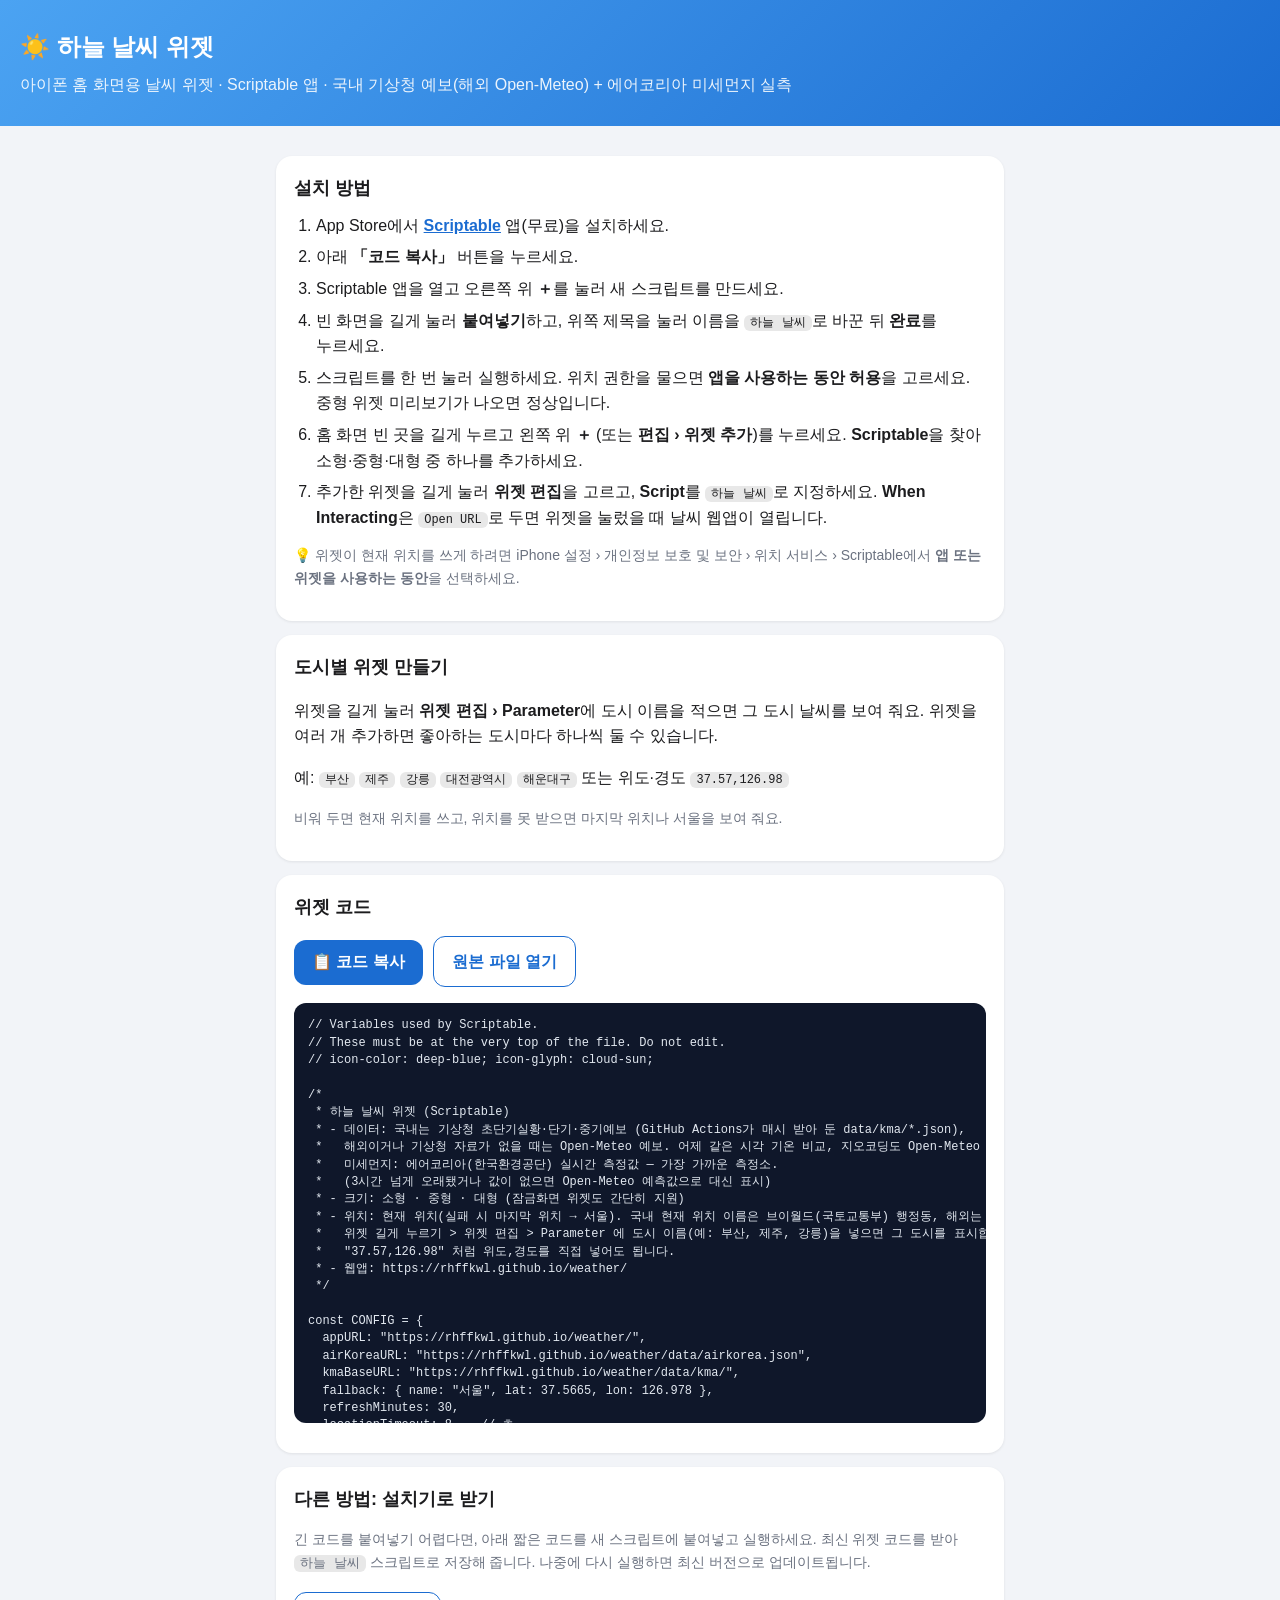
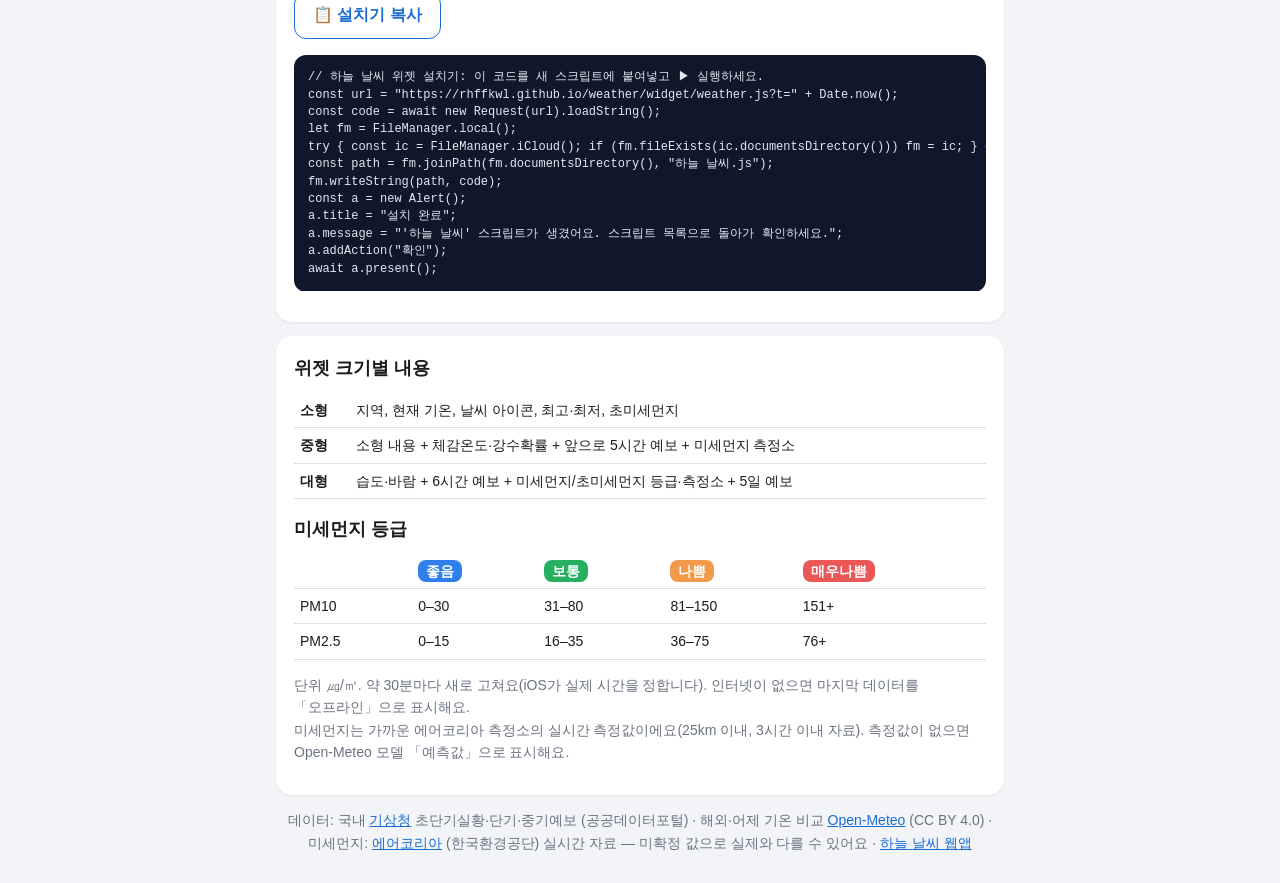
==== commit 395dfb19: "위치명: 국내 브이월드 역지오코딩(행정동), 해외·실패 시 BigDataCloud/iOS - 웹앱: JSONP(브이월드는 CORS 헤더 없음), 4.5초 제한, 실패 시 BigDa" ====
--- a/widget/index.html
+++ b/widget/index.html
@@ -70,7 +70,7 @@
  *   미세먼지: 에어코리아(한국환경공단) 실시간 측정값 — 가장 가까운 측정소.
  *   (3시간 넘게 오래됐거나 값이 없으면 Open-Meteo 예측값으로 대신 표시)
  * - 크기: 소형 · 중형 · 대형 (잠금화면 위젯도 간단히 지원)
- * - 위치: 현재 위치(실패 시 마지막 위치 → 서울).
+ * - 위치: 현재 위치(실패 시 마지막 위치 → 서울). 국내 현재 위치 이름은 브이월드(국토교통부) 행정동, 해외는 iOS 주소.
  *   위젯 길게 누르기 &gt; 위젯 편집 &gt; Parameter 에 도시 이름(예: 부산, 제주, 강릉)을 넣으면 그 도시를 표시합니다.
  *   &quot;37.57,126.98&quot; 처럼 위도,경도를 직접 넣어도 됩니다.
  * - 웹앱: https://rhffkwl.github.io/weather/
@@ -337,6 +337,30 @@
 
 
 /* ---------------- 위치 ---------------- */
+// 국내 현재 위치 이름: 브이월드(국토교통부) 역지오코딩 → &#x27;용산구 한강로동&#x27;. 실패하거나 해외면 iOS 주소(reverseGeocode).
+const VWORLD_KEY = &quot;532F6A41-960A-47CD-ADAE-0AA007AD1C37&quot;; // 서비스 URL https://rhffkwl.github.io/weather/ 용 키
+function vwLabel(st) {
+  if (!st) return null;
+  const parts = String(st.level2 || &quot;&quot;).trim().split(/\s+/).filter(Boolean);
+  const gu = String(st.level3 || &quot;&quot;).trim() || parts[parts.length - 1] || &quot;&quot;;
+  const dong = String(st.level4A || &quot;&quot;).trim() || String(st.level4L || &quot;&quot;).trim();
+  const name = [gu, dong].filter(Boolean).join(&quot; &quot;);
+  return name ? { name } : null;
+}
+async function vworldName(lat, lon) {
+  const req = new Request(&quot;https://api.vworld.kr/req/address?&quot; + qs({ service: &quot;address&quot;, request: &quot;getAddress&quot;, version: &quot;2.0&quot;, crs: &quot;epsg:4326&quot;,
+    point: lon.toFixed(6) + &quot;,&quot; + lat.toFixed(6), type: &quot;both&quot;, zipcode: &quot;false&quot;, format: &quot;json&quot;, errorFormat: &quot;json&quot;, key: VWORLD_KEY,
+    domain: &quot;https://rhffkwl.github.io/weather/&quot; }));
+  req.timeoutInterval = 6;
+  req.headers = { Referer: &quot;https://rhffkwl.github.io/weather/&quot; };
+  const j = await req.loadJSON();
+  const r = j &amp;&amp; j.response;
+  if (!r || r.status !== &quot;OK&quot;) throw new Error(&quot;vworld &quot; + (r ? r.status : &quot;응답 없음&quot;));
+  const it = (r.result || []).find(x =&gt; x.structure &amp;&amp; (x.structure.level4A || x.structure.level4L)) || (r.result || [])[0];
+  const v = it &amp;&amp; vwLabel(it.structure);
+  if (!v) throw new Error(&quot;vworld 결과 없음&quot;);
+  return v.name;
+}
 const FC_RANK = { PPLC: 6, PPLA: 5, PPLA2: 4, PPLA3: 3, PPLA4: 2, PPL: 1, ADM1: 1, ADM2: 1 };
 async function geocode(q) {
   const variants = [q];
@@ -380,13 +404,16 @@
     Location.setAccuracyToThreeKilometers();
     const l = await withTimeout(Location.current(), CONFIG.locationTimeout, &quot;위치&quot;);
     if (!l || !isNum(l.latitude)) throw new Error(&quot;위치 없음&quot;);
-    let name = &quot;현재 위치&quot;;
-    try {
+    let name = &quot;현재 위치&quot;, nameSrc = &quot;&quot;;
+    if (kmaInKorea(l.latitude, l.longitude)) {
+      try { name = await withTimeout(vworldName(l.latitude, l.longitude), 7, &quot;주소&quot;); nameSrc = &quot;vworld&quot;; } catch (e) { console.log(&quot;VWorld 실패, iOS 주소 사용: &quot; + e.message); }
+    }
+    if (!nameSrc) try {
       const rg = await withTimeout(Location.reverseGeocode(l.latitude, l.longitude, &quot;ko_KR&quot;), 5, &quot;주소&quot;);
       const a = rg &amp;&amp; rg[0];
-      if (a) name = a.subLocality || a.locality || a.administrativeArea || name;
+      if (a) { name = a.subLocality || a.locality || a.administrativeArea || name; nameSrc = &quot;ios&quot;; }
     } catch (e) {}
-    return { name, lat: l.latitude, lon: l.longitude, source: &quot;gps&quot; };
+    return { name, nameSrc, lat: l.latitude, lon: l.longitude, source: &quot;gps&quot; };
   } catch (e) {
     if (cache &amp;&amp; cache.loc &amp;&amp; /^gps/.test(cache.loc.source)) return Object.assign({}, cache.loc, { source: &quot;gps-cached&quot; });
     return Object.assign({}, CONFIG.fallback, { source: &quot;fallback&quot; });
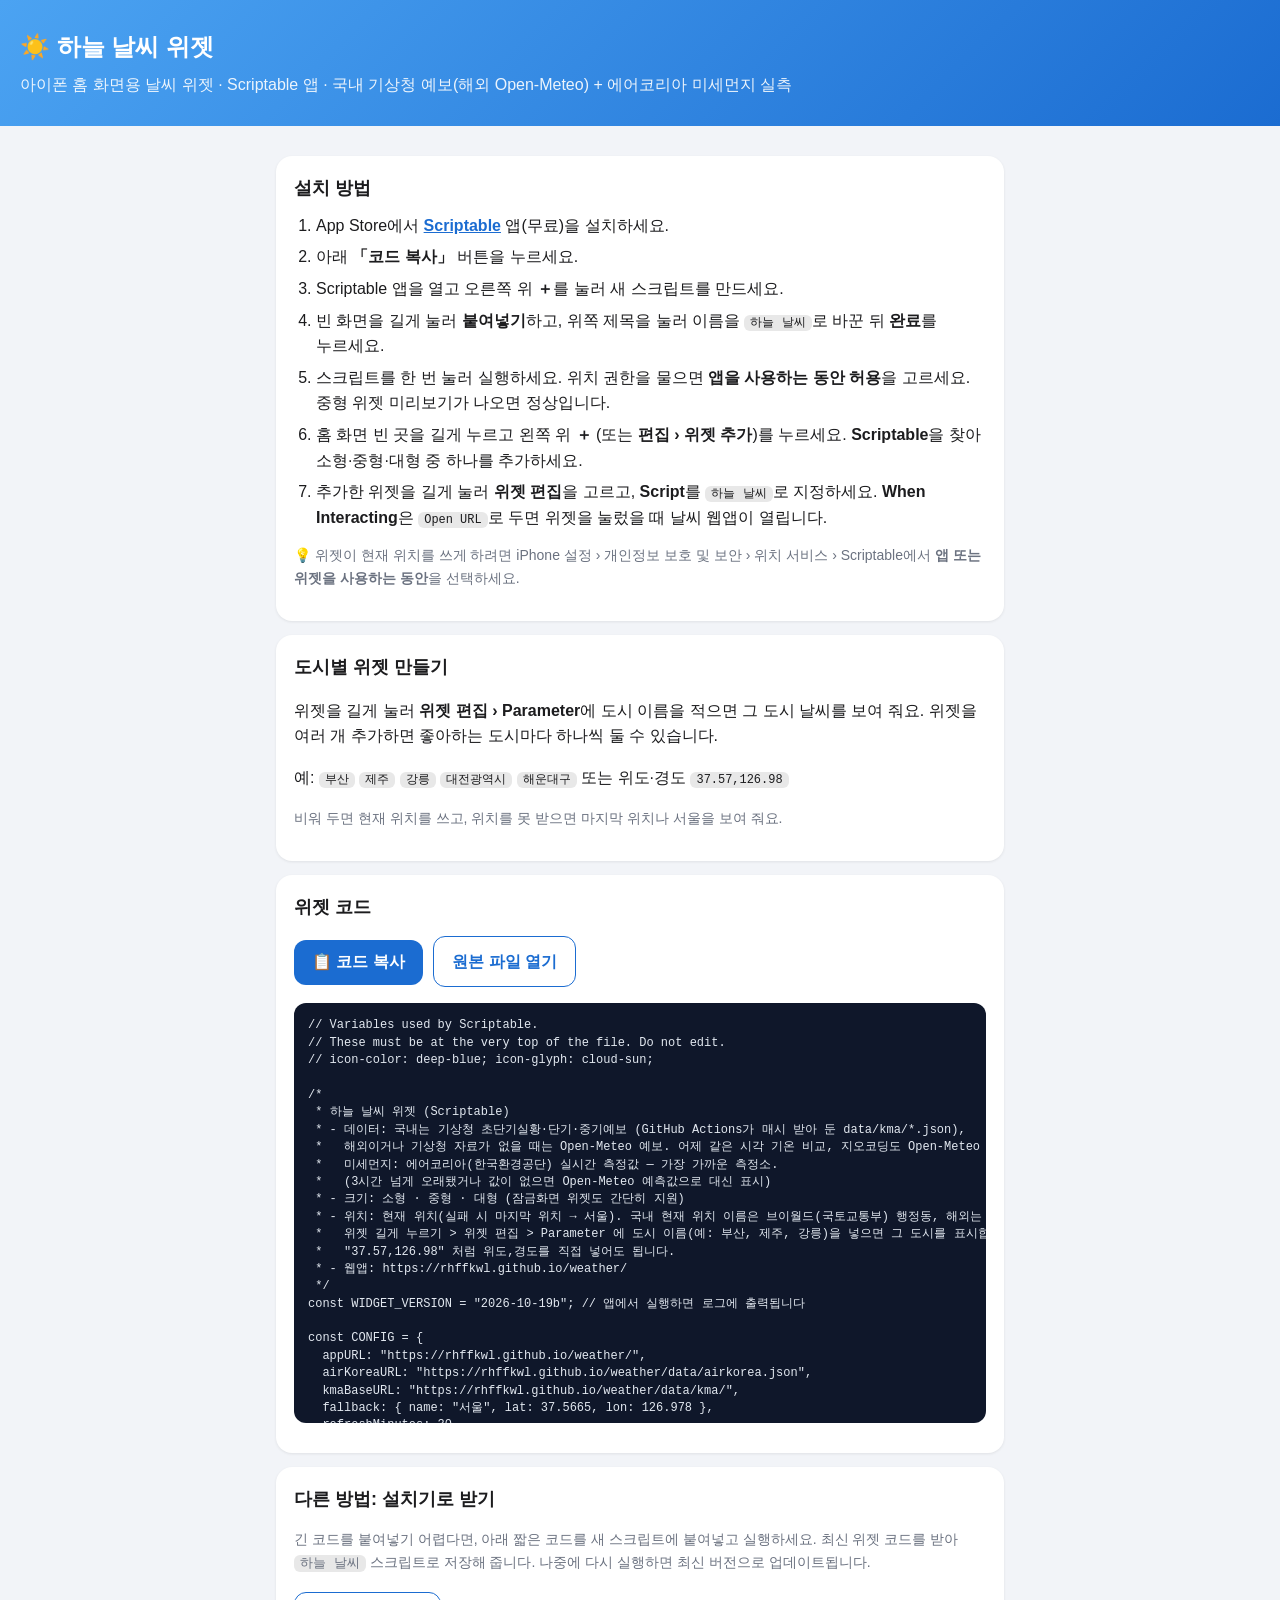
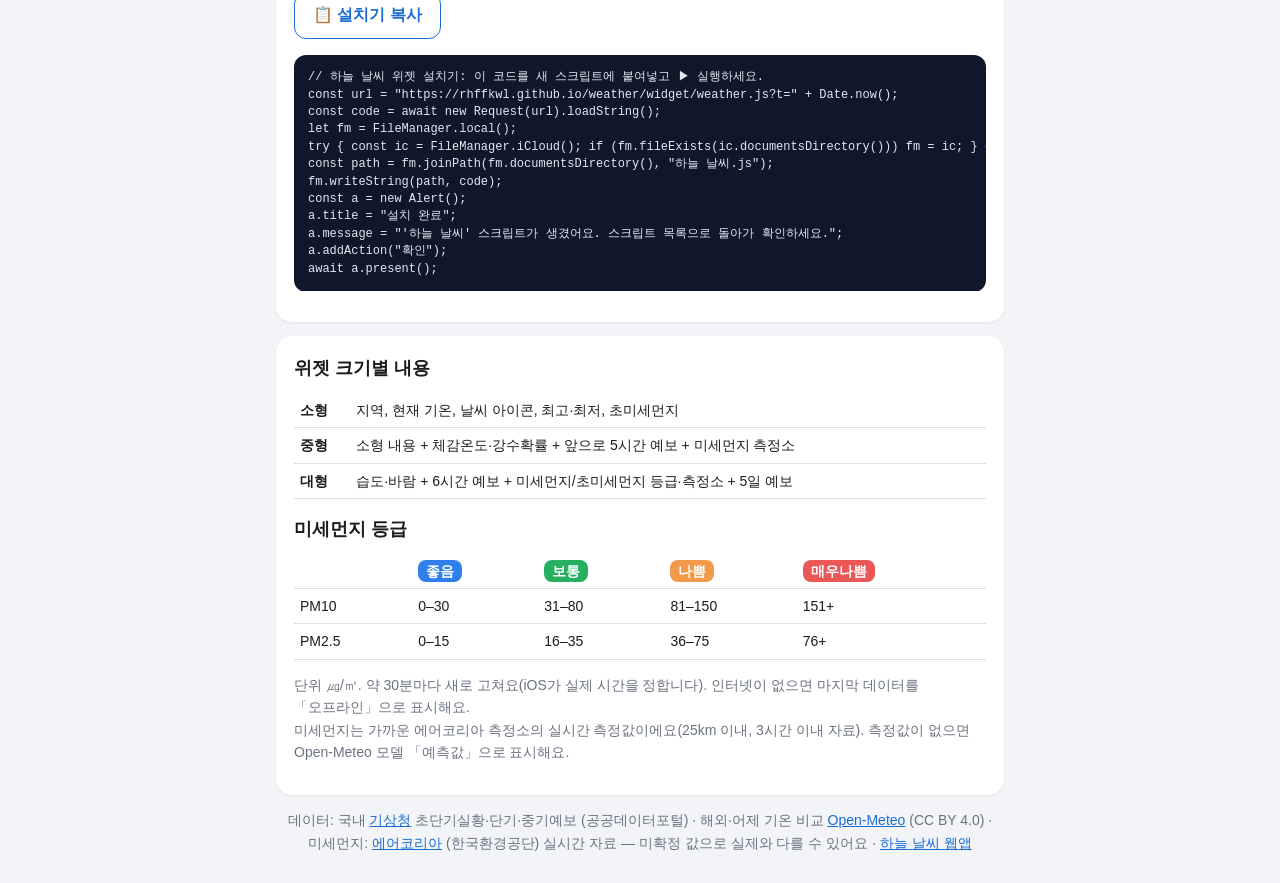
==== commit c1cd4426: "위젯 이름·갱신 안정화, 홈 화면 앱 업데이트 놓침 수정, 기상청 갱신 주기 15분 - 위젯: 위치 이름(브이월드 6초+1초+5초, iOS 동시)을 날씨 받기와 함께 진행, 전체 " ====
--- a/widget/index.html
+++ b/widget/index.html
@@ -75,6 +75,7 @@
  *   &quot;37.57,126.98&quot; 처럼 위도,경도를 직접 넣어도 됩니다.
  * - 웹앱: https://rhffkwl.github.io/weather/
  */
+const WIDGET_VERSION = &quot;2026-10-19b&quot;; // 앱에서 실행하면 로그에 출력됩니다
 
 const CONFIG = {
   appURL: &quot;https://rhffkwl.github.io/weather/&quot;,
@@ -82,6 +83,7 @@
   kmaBaseURL: &quot;https://rhffkwl.github.io/weather/data/kma/&quot;,
   fallback: { name: &quot;서울&quot;, lat: 37.5665, lon: 126.978 },
   refreshMinutes: 30,
+  budgetSeconds: 22,    // 위젯 한 번 실행에 쓰는 최대 시간(iOS가 오래 걸리는 위젯을 강제 종료하면 화면이 멈춘 채 남음)
   locationTimeout: 8,   // 초
   requestTimeout: 12,   // 초
   previewSize: &quot;medium&quot;, // 앱에서 실행할 때 미리보기 크기: small | medium | large
@@ -191,7 +193,7 @@
 function akHour(x) { return x &amp;&amp; x.time ? Number(x.time.slice(11, 13)) + &quot;시&quot; : &quot;&quot;; }
 
 /* KMA:BEGIN — 기상청 국내 예보 (data/kma/*.json, GitHub Actions가 매시 갱신). 웹앱과 위젯에 같은 코드가 들어갑니다 (scripts/kma-client.js). */
-const KMA_MAX_KM = 25, KMA_NOW_MAX_MS = 3 * 3600e3, KMA_VIL_MAX_MS = 12 * 3600e3, KMA_MID_MAX_MS = 36 * 3600e3;
+const KMA_MAX_KM = 25, KMA_NOW_MAX_MS = 3 * 3600e3, KMA_NOW_PREFER_MS = 75 * 60e3, KMA_VIL_MAX_MS = 12 * 3600e3, KMA_MID_MAX_MS = 36 * 3600e3;
 function kmaInKorea(lat, lon) { return lat &gt; 32.8 &amp;&amp; lat &lt; 38.9 &amp;&amp; lon &gt; 124 &amp;&amp; lon &lt; 132; }
 function kmaKm(a, b, c, d) { const r = Math.PI / 180, x = Math.sin((c - a) * r / 2), y = Math.sin((d - b) * r / 2); return 12742 * Math.asin(Math.sqrt(x * x + Math.cos(a * r) * Math.cos(c * r) * y * y)); }
 // &quot;YYYYMMDDHH[MM]&quot; (KST) → epoch ms
@@ -260,6 +262,12 @@
     if (r &amp;&amp; typeof r[0] === &quot;number&quot; &amp;&amp; nowMs - kmaTime(obsBase) &lt;= KMA_NOW_MAX_MS) obs = r;
   }
   if (!vil &amp;&amp; !obs) return null;
+  // 실황이 75분 넘게 지났고 단기예보에 지금 시각이 있으면 예보 쪽이 더 맞음 (예: 18:44에 17시 실황을 &#x27;지금&#x27;으로 보이지 않게)
+  if (obs &amp;&amp; vil &amp;&amp; nowMs - kmaTime(obsBase) &gt; KMA_NOW_PREFER_MS) {
+    const nowKey = new Date(nowMs + 9 * 3600e3).toISOString().slice(0, 13).replace(/[-T]/g, &quot;&quot;);
+    const t0 = kmaTime(vil.t0);
+    if (vil.h.some(r =&gt; new Date(t0 + r[0] * 3600e3 + 9 * 3600e3).toISOString().slice(0, 13).replace(/[-T]/g, &quot;&quot;) === nowKey)) obs = null;
+  }
   // 단기예보 시간별 표: &quot;YYYYMMDDHH&quot; → {tmp, pop, sky, pty, mm, h}
   const hr = {};
   if (vil) {
@@ -347,19 +355,39 @@
   const name = [gu, dong].filter(Boolean).join(&quot; &quot;);
   return name ? { name } : null;
 }
+// 위젯은 백그라운드라 기다려도 화면이 멈추지 않음: 날씨 받기와 동시에 진행하고, 1차 6초 → 1초 쉬고 2차 5초.
+// (셀룰러·위젯 확장의 첫 연결은 DNS+TLS만 1~2초 걸릴 수 있어 웹앱의 3초/2초보다 넉넉하게)
+const VW_TRY_SEC = [6, 5], VW_GAP_SEC = 1;
 async function vworldName(lat, lon) {
+  let last;
+  for (let i = 0; i &lt; VW_TRY_SEC.length; i++) {
+    const sec = VW_TRY_SEC[i];
+    if (i) await sleep(VW_GAP_SEC);
+    try { return await vworldOnce(lat, lon, sec); }
+    catch (e) { last = e; if (/NOT_FOUND|결과 없음/.test(e.message)) break; }
+  }
+  throw last;
+}
+async function vworldOnce(lat, lon, sec) {
   const req = new Request(&quot;https://api.vworld.kr/req/address?&quot; + qs({ service: &quot;address&quot;, request: &quot;getAddress&quot;, version: &quot;2.0&quot;, crs: &quot;epsg:4326&quot;,
     point: lon.toFixed(6) + &quot;,&quot; + lat.toFixed(6), type: &quot;both&quot;, zipcode: &quot;false&quot;, format: &quot;json&quot;, errorFormat: &quot;json&quot;, key: VWORLD_KEY,
     domain: &quot;https://rhffkwl.github.io/weather/&quot; }));
-  req.timeoutInterval = 6;
+  req.timeoutInterval = sec;
   req.headers = { Referer: &quot;https://rhffkwl.github.io/weather/&quot; };
   const j = await req.loadJSON();
   const r = j &amp;&amp; j.response;
   if (!r || r.status !== &quot;OK&quot;) throw new Error(&quot;vworld &quot; + (r ? r.status : &quot;응답 없음&quot;));
-  const it = (r.result || []).find(x =&gt; x.structure &amp;&amp; (x.structure.level4A || x.structure.level4L)) || (r.result || [])[0];
-  const v = it &amp;&amp; vwLabel(it.structure);
+  const v = vwPick(r.result);
   if (!v) throw new Error(&quot;vworld 결과 없음&quot;);
   return v.name;
+}
+// 지번(parcel) 결과를 우선. 도로명(road) 결과는 level3에 법정동, level4L에 도로명이 들어 있어 시·구 + 행정동만 씀
+function vwPick(list) {
+  const rs = (list || []).filter(x =&gt; x &amp;&amp; x.structure);
+  const p = rs.find(x =&gt; x.type === &quot;parcel&quot; &amp;&amp; (x.structure.level4A || x.structure.level4L));
+  if (p) return vwLabel(p.structure);
+  const rd = rs.find(x =&gt; x.structure.level4A);
+  return rd ? vwLabel(Object.assign({}, rd.structure, { level3: &quot;&quot;, level4L: &quot;&quot; })) : null;
 }
 const FC_RANK = { PPLC: 6, PPLA: 5, PPLA2: 4, PPLA3: 3, PPLA4: 2, PPL: 1, ADM1: 1, ADM2: 1 };
 async function geocode(q) {
@@ -388,6 +416,21 @@
   return { name: q, fullName: r.name, admin1: r.admin1 || &quot;&quot;, lat: r.latitude, lon: r.longitude };
 }
 
+// 이름 찾기: 국내는 브이월드와 iOS 주소를 동시에 물어 브이월드를 우선. 브이월드 이름은 약관상 저장하지 않으므로
+// 캐시 파일에는 iOS 이름(iosName)만 남깁니다.
+async function resolveName(lat, lon) {
+  const ios = withTimeout(Location.reverseGeocode(lat, lon, &quot;ko_KR&quot;), 8, &quot;iOS 주소&quot;)
+    .then(rg =&gt; { const a = rg &amp;&amp; rg[0]; return a ? (a.subLocality || a.locality || a.administrativeArea || null) : null; })
+    .catch(() =&gt; null);
+  let vw = null, vwErr = &quot;&quot;;
+  if (kmaInKorea(lat, lon)) {
+    try { vw = await withTimeout(vworldName(lat, lon), 13, &quot;브이월드&quot;); } catch (e) { vwErr = e.message; }
+  }
+  const iosName = await ios;
+  const out = vw ? { name: vw, nameSrc: &quot;vworld&quot;, iosName } : iosName ? { name: iosName, nameSrc: &quot;ios&quot;, iosName } : { name: &quot;현재 위치&quot;, nameSrc: &quot;&quot;, iosName: null };
+  out.vwErr = vwErr;
+  return out;
+}
 async function resolveLocation(cache) {
   if (PARAM) {
     const m = PARAM.match(/^(-?\d+(?:\.\d+)?)\s*,\s*(-?\d+(?:\.\d+)?)$/);
@@ -401,21 +444,14 @@
     return Object.assign({}, r, { source: &quot;param&quot; });
   }
   try {
-    Location.setAccuracyToThreeKilometers();
+    Location.setAccuracyToHundredMeters(); // 동 이름까지 맞추려면 3km 정확도로는 옆 동이 나올 수 있음
     const l = await withTimeout(Location.current(), CONFIG.locationTimeout, &quot;위치&quot;);
     if (!l || !isNum(l.latitude)) throw new Error(&quot;위치 없음&quot;);
-    let name = &quot;현재 위치&quot;, nameSrc = &quot;&quot;;
-    if (kmaInKorea(l.latitude, l.longitude)) {
-      try { name = await withTimeout(vworldName(l.latitude, l.longitude), 7, &quot;주소&quot;); nameSrc = &quot;vworld&quot;; } catch (e) { console.log(&quot;VWorld 실패, iOS 주소 사용: &quot; + e.message); }
-    }
-    if (!nameSrc) try {
-      const rg = await withTimeout(Location.reverseGeocode(l.latitude, l.longitude, &quot;ko_KR&quot;), 5, &quot;주소&quot;);
-      const a = rg &amp;&amp; rg[0];
-      if (a) { name = a.subLocality || a.locality || a.administrativeArea || name; nameSrc = &quot;ios&quot;; }
-    } catch (e) {}
-    return { name, nameSrc, lat: l.latitude, lon: l.longitude, source: &quot;gps&quot; };
+    const loc = { name: &quot;현재 위치&quot;, nameSrc: &quot;&quot;, lat: l.latitude, lon: l.longitude, source: &quot;gps&quot; };
+    loc.namePromise = resolveName(loc.lat, loc.lon); // 날씨 받는 동안 함께 진행
+    return loc;
   } catch (e) {
-    if (cache &amp;&amp; cache.loc &amp;&amp; /^gps/.test(cache.loc.source)) return Object.assign({}, cache.loc, { source: &quot;gps-cached&quot; });
+    if (cache &amp;&amp; cache.loc &amp;&amp; /^gps/.test(cache.loc.source)) return Object.assign({}, cache.loc, { source: &quot;gps-cached&quot; }); // 캐시엔 iOS 이름만 있음
     return Object.assign({}, CONFIG.fallback, { source: &quot;fallback&quot; });
   }
 }
@@ -856,24 +892,39 @@
 }
 
 /* ---------------- 실행 ---------------- */
+const T0 = Date.now();
+const left = () =&gt; Math.max(1, CONFIG.budgetSeconds - (Date.now() - T0) / 1000);
 async function main() {
   const cacheFile = fm.joinPath(DIR, &quot;cache-&quot; + (PARAM ? &quot;p&quot; + hashStr(PARAM) : &quot;here&quot;) + &quot;.json&quot;);
   const cache = readJSON(cacheFile);
   let model = null, err = null;
   try {
     const loc = await resolveLocation(cache);
-    const { fc, aq, ak } = await fetchWeather(loc);
+    const np = loc.namePromise; delete loc.namePromise;
+    const { fc, aq, ak } = await withTimeout(fetchWeather(loc), Math.max(4, left() - 1), &quot;날씨&quot;);
+    if (np) {
+      // 날씨가 먼저 끝나면 이름은 남은 시간만큼만 기다림 → 못 받으면 iOS 이름/이전 이름
+      const n = await Promise.race([np, sleep(left()).then(() =&gt; null)]) || { name: (cache &amp;&amp; cache.loc &amp;&amp; cache.loc.name) || &quot;현재 위치&quot;, nameSrc: &quot;&quot;, iosName: null, vwErr: &quot;시간 초과&quot; };
+      loc.name = n.name; loc.nameSrc = n.nameSrc;
+      writeJSON(fm.joinPath(DIR, &quot;last-name.json&quot;), { v: WIDGET_VERSION, at: seoulISO(Date.now()), nameSrc: n.nameSrc, vwErr: n.vwErr || &quot;&quot; }); // 진단용(이름 자체는 저장 안 함)
+      console.log(`[${WIDGET_VERSION}] 위치 이름 출처: ${n.nameSrc || &quot;없음&quot;}${n.vwErr ? &quot; · 브이월드 실패: &quot; + n.vwErr : &quot;&quot;}`);
+      loc.iosName = n.iosName;
+    }
     const sameLoc = cache &amp;&amp; cache.loc &amp;&amp; Math.abs(cache.loc.lat - loc.lat) &lt; 0.05 &amp;&amp; Math.abs(cache.loc.lon - loc.lon) &lt; 0.05;
     const raw = { loc, fc, aq: aq || (sameLoc ? cache.aq : null), ak: ak || (sameLoc ? cache.ak : null), fetchedAt: Date.now() };
-    writeJSON(cacheFile, raw);
     model = buildModel(raw, false);
+    // 브이월드 이름은 파일에 남기지 않음(약관): 저장본에는 iOS 이름(없으면 &#x27;현재 위치&#x27;)
+    const keep = loc.nameSrc === &quot;vworld&quot; ? Object.assign({}, loc, { name: loc.iosName || &quot;현재 위치&quot;, nameSrc: loc.iosName ? &quot;ios&quot; : &quot;&quot; }) : loc;
+    writeJSON(cacheFile, Object.assign({}, raw, { loc: keep }));
   } catch (e) {
     err = e;
     if (cache &amp;&amp; cache.fc &amp;&amp; !(e instanceof NotFoundError)) {
       try { model = buildModel(cache, true); } catch (e2) { model = null; }
     }
   }
-  const w = model ? buildWidget(model, FAMILY) : errorWidget(err, FAMILY);
+  let w;
+  try { w = model ? buildWidget(model, FAMILY) : errorWidget(err, FAMILY); }
+  catch (e) { console.log(&quot;위젯 그리기 실패: &quot; + e); w = errorWidget(e, FAMILY); }
   w.url = CONFIG.appURL;
   w.refreshAfterDate = new Date(Date.now() + CONFIG.refreshMinutes * 60 * 1000);
   if (config.runsInWidget) {
@@ -888,7 +939,12 @@
   Script.complete();
 }
 
-await main();
+try { await main(); }
+catch (e) { // 어떤 오류든 위젯을 꼭 넘겨야 iOS가 refreshAfterDate대로 다시 실행함
+  console.log(&quot;main 실패: &quot; + e);
+  const w = errorWidget(e, FAMILY); w.url = CONFIG.appURL; w.refreshAfterDate = new Date(Date.now() + 15 * 60 * 1000);
+  if (config.runsInWidget) Script.setWidget(w); Script.complete();
+}
 </code></pre>
 </section>
 
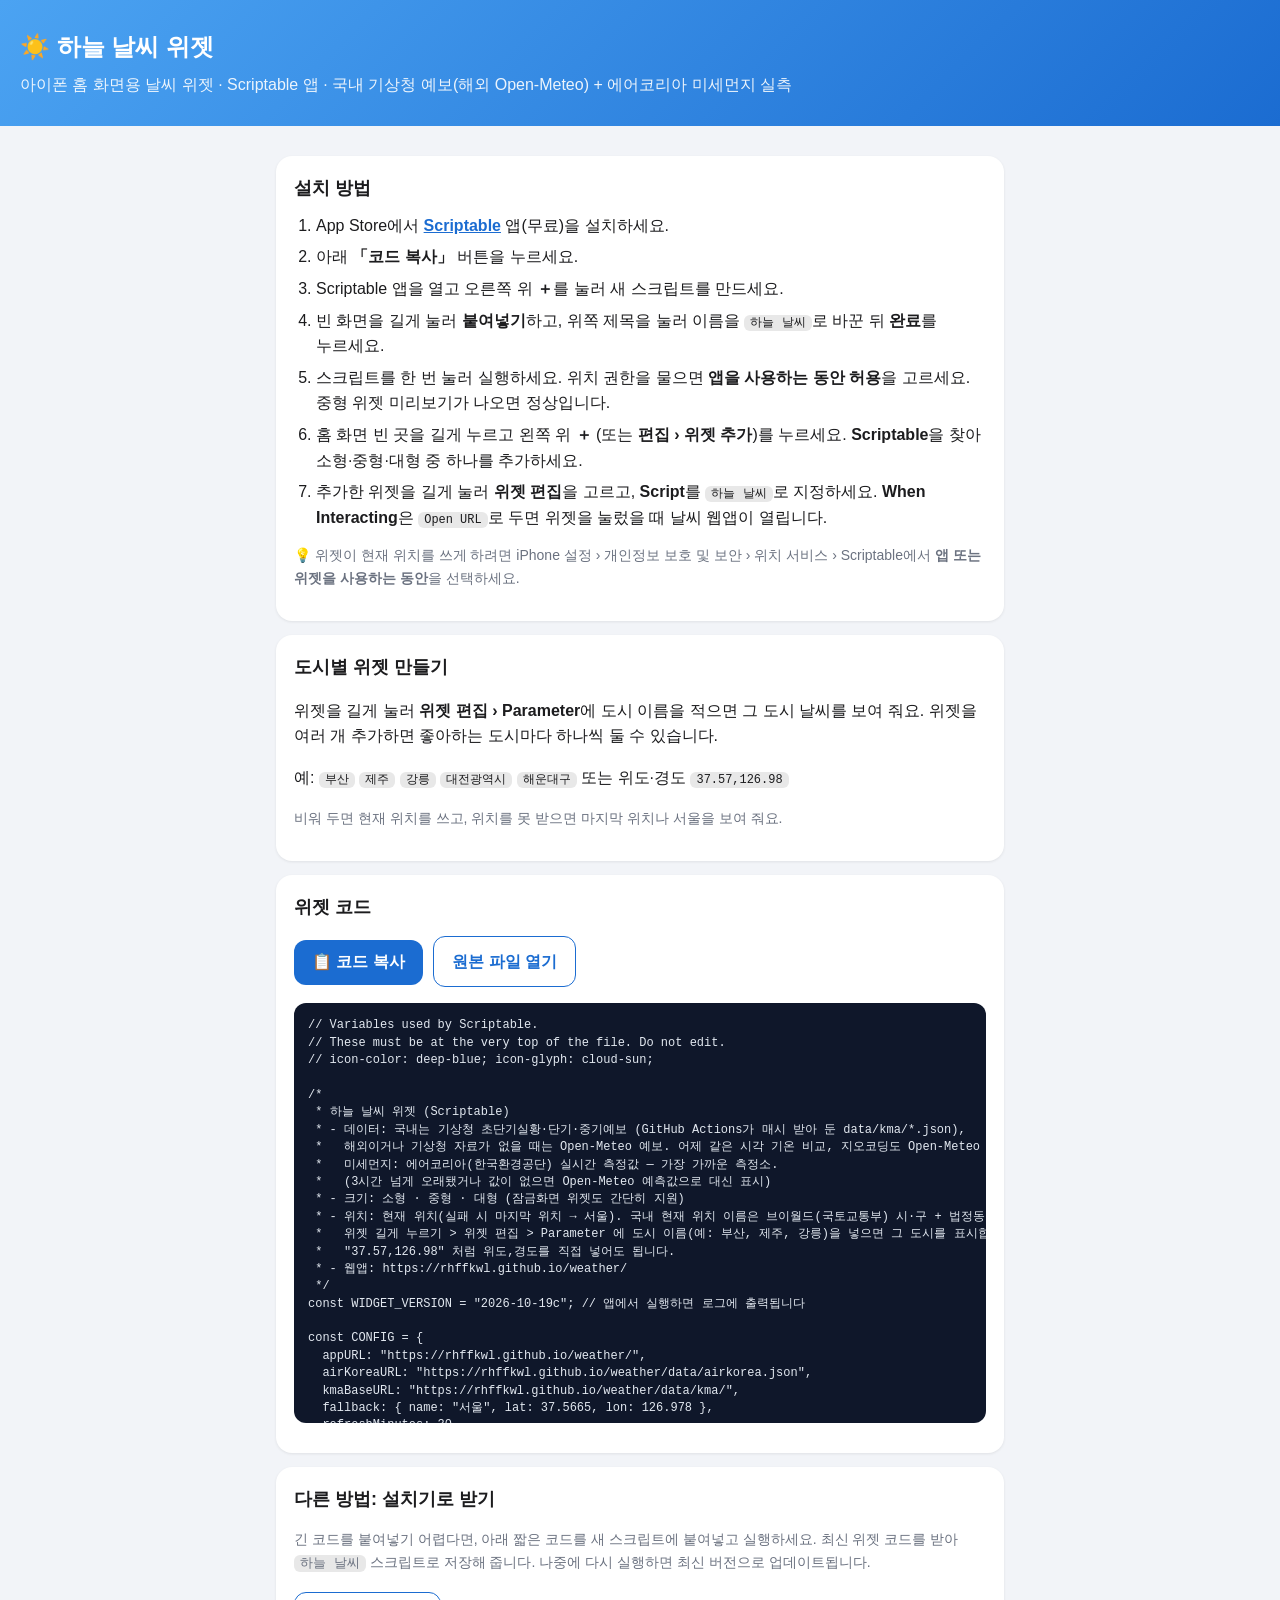
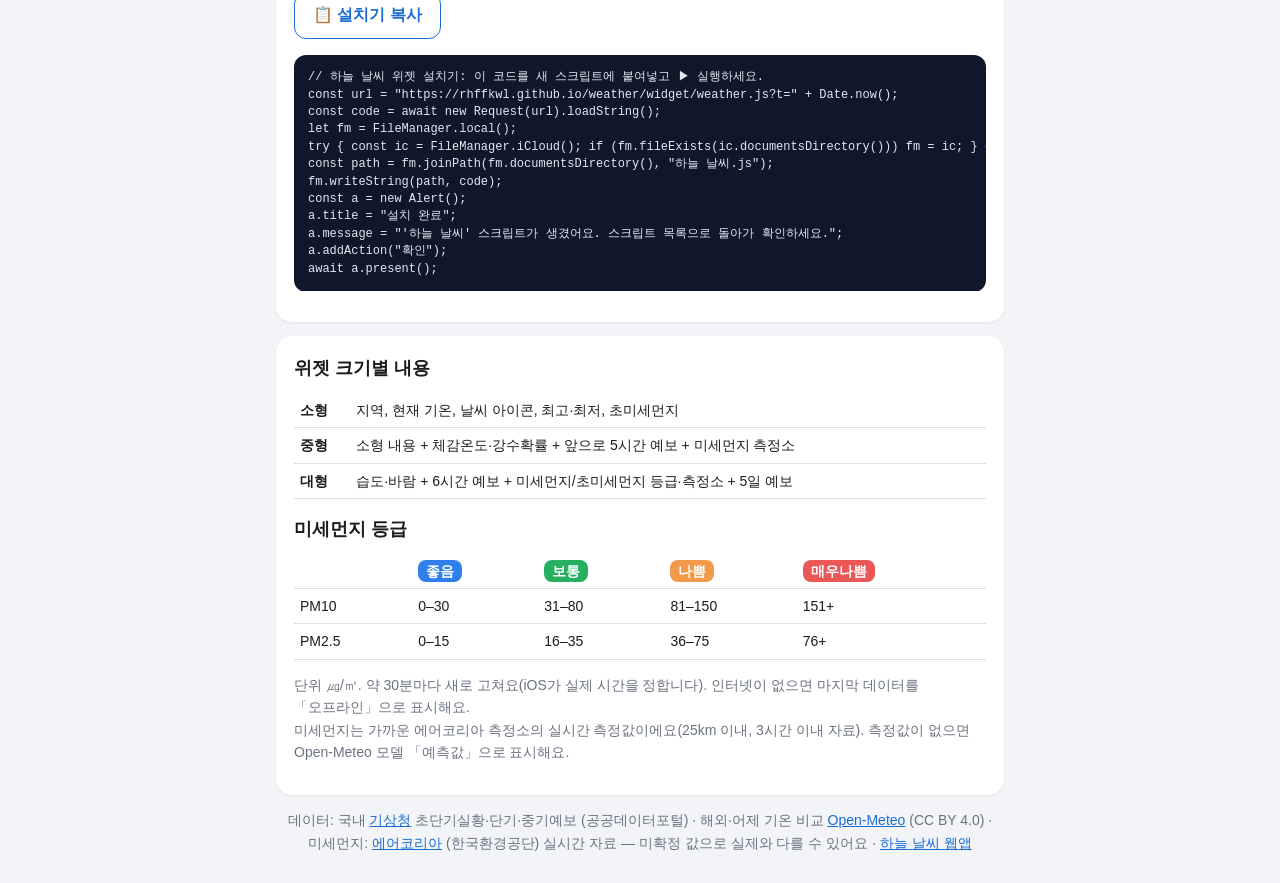
==== commit 11b32173: "위치명: 제목은 시·구 + 법정동, 부제에 행정동 (같거나 없으면 한 번만) - scripts/vw-label.js: 브이월드 getAddress(type=both) 파서를 웹앱·" ====
--- a/widget/index.html
+++ b/widget/index.html
@@ -70,12 +70,12 @@
  *   미세먼지: 에어코리아(한국환경공단) 실시간 측정값 — 가장 가까운 측정소.
  *   (3시간 넘게 오래됐거나 값이 없으면 Open-Meteo 예측값으로 대신 표시)
  * - 크기: 소형 · 중형 · 대형 (잠금화면 위젯도 간단히 지원)
- * - 위치: 현재 위치(실패 시 마지막 위치 → 서울). 국내 현재 위치 이름은 브이월드(국토교통부) 행정동, 해외는 iOS 주소.
+ * - 위치: 현재 위치(실패 시 마지막 위치 → 서울). 국내 현재 위치 이름은 브이월드(국토교통부) 시·구 + 법정동(대형은 자리가 되면 행정동도), 해외는 iOS 주소.
  *   위젯 길게 누르기 &gt; 위젯 편집 &gt; Parameter 에 도시 이름(예: 부산, 제주, 강릉)을 넣으면 그 도시를 표시합니다.
  *   &quot;37.57,126.98&quot; 처럼 위도,경도를 직접 넣어도 됩니다.
  * - 웹앱: https://rhffkwl.github.io/weather/
  */
-const WIDGET_VERSION = &quot;2026-10-19b&quot;; // 앱에서 실행하면 로그에 출력됩니다
+const WIDGET_VERSION = &quot;2026-10-19c&quot;; // 앱에서 실행하면 로그에 출력됩니다
 
 const CONFIG = {
   appURL: &quot;https://rhffkwl.github.io/weather/&quot;,
@@ -345,16 +345,30 @@
 
 
 /* ---------------- 위치 ---------------- */
-// 국내 현재 위치 이름: 브이월드(국토교통부) 역지오코딩 → &#x27;용산구 한강로동&#x27;. 실패하거나 해외면 iOS 주소(reverseGeocode).
+// 국내 현재 위치 이름: 브이월드(국토교통부) 역지오코딩 → &#x27;의정부시 민락동&#x27;(+ 자리가 되면 행정동 &#x27;송산3동&#x27;). 실패하거나 해외면 iOS 주소(reverseGeocode).
 const VWORLD_KEY = &quot;532F6A41-960A-47CD-ADAE-0AA007AD1C37&quot;; // 서비스 URL https://rhffkwl.github.io/weather/ 용 키
-function vwLabel(st) {
-  if (!st) return null;
-  const parts = String(st.level2 || &quot;&quot;).trim().split(/\s+/).filter(Boolean);
-  const gu = String(st.level3 || &quot;&quot;).trim() || parts[parts.length - 1] || &quot;&quot;;
-  const dong = String(st.level4A || &quot;&quot;).trim() || String(st.level4L || &quot;&quot;).trim();
+/* VW:BEGIN — 브이월드 getAddress(type=both) 결과 → 위치 이름. 웹앱과 위젯에 같은 코드가 들어갑니다 (scripts/vw-label.js).
+   지번(parcel): level4L = 법정동(예: 민락동, 한강로2가), level4A/level4AC = 행정동(예: 송산3동, 한강로동, 비어 있을 때도 있음)
+   도로명(road): level3 = 법정동, level4L = 도로명, level4A = 행정동
+   → { name: &#x27;의정부시 민락동&#x27;(시·구 + 법정동), hj: &#x27;송산3동&#x27;(법정동과 다를 때만), area: &#x27;경기도&#x27;(시도 [+ 시]) } */
+function vwParse(list) {
+  const rs = (list || []).filter(x =&gt; x &amp;&amp; x.structure);
+  const S = (x, k) =&gt; String((x &amp;&amp; x.structure &amp;&amp; x.structure[k]) || &quot;&quot;).trim();
+  const p = rs.find(x =&gt; x.type === &quot;parcel&quot; &amp;&amp; S(x, &quot;level4L&quot;)) || null;
+  const rd = rs.find(x =&gt; x.type === &quot;road&quot;) || null;
+  const base = p || rd; if (!base) return null;
+  const parts = S(base, &quot;level2&quot;).split(/\s+/).filter(Boolean);
+  const gu = parts[parts.length - 1] || (p ? S(p, &quot;level3&quot;) : &quot;&quot;);
+  const bj = p ? S(p, &quot;level4L&quot;) : S(rd, &quot;level3&quot;);
+  const hj0 = S(p, &quot;level4A&quot;) || S(rd, &quot;level4A&quot;);
+  const dong = bj || hj0;
   const name = [gu, dong].filter(Boolean).join(&quot; &quot;);
-  return name ? { name } : null;
-}
+  if (!name) return null;
+  const hj = hj0 &amp;&amp; hj0 !== dong ? hj0 : &quot;&quot;;
+  const area = [S(base, &quot;level1&quot;), parts.slice(0, -1).join(&quot; &quot;)].filter(Boolean).join(&quot; &quot;);
+  return { name, hj, area };
+}
+/* VW:END */
 // 위젯은 백그라운드라 기다려도 화면이 멈추지 않음: 날씨 받기와 동시에 진행하고, 1차 6초 → 1초 쉬고 2차 5초.
 // (셀룰러·위젯 확장의 첫 연결은 DNS+TLS만 1~2초 걸릴 수 있어 웹앱의 3초/2초보다 넉넉하게)
 const VW_TRY_SEC = [6, 5], VW_GAP_SEC = 1;
@@ -377,17 +391,9 @@
   const j = await req.loadJSON();
   const r = j &amp;&amp; j.response;
   if (!r || r.status !== &quot;OK&quot;) throw new Error(&quot;vworld &quot; + (r ? r.status : &quot;응답 없음&quot;));
-  const v = vwPick(r.result);
+  const v = vwParse(r.result);
   if (!v) throw new Error(&quot;vworld 결과 없음&quot;);
-  return v.name;
-}
-// 지번(parcel) 결과를 우선. 도로명(road) 결과는 level3에 법정동, level4L에 도로명이 들어 있어 시·구 + 행정동만 씀
-function vwPick(list) {
-  const rs = (list || []).filter(x =&gt; x &amp;&amp; x.structure);
-  const p = rs.find(x =&gt; x.type === &quot;parcel&quot; &amp;&amp; (x.structure.level4A || x.structure.level4L));
-  if (p) return vwLabel(p.structure);
-  const rd = rs.find(x =&gt; x.structure.level4A);
-  return rd ? vwLabel(Object.assign({}, rd.structure, { level3: &quot;&quot;, level4L: &quot;&quot; })) : null;
+  return v;
 }
 const FC_RANK = { PPLC: 6, PPLA: 5, PPLA2: 4, PPLA3: 3, PPLA4: 2, PPL: 1, ADM1: 1, ADM2: 1 };
 async function geocode(q) {
@@ -427,7 +433,7 @@
     try { vw = await withTimeout(vworldName(lat, lon), 13, &quot;브이월드&quot;); } catch (e) { vwErr = e.message; }
   }
   const iosName = await ios;
-  const out = vw ? { name: vw, nameSrc: &quot;vworld&quot;, iosName } : iosName ? { name: iosName, nameSrc: &quot;ios&quot;, iosName } : { name: &quot;현재 위치&quot;, nameSrc: &quot;&quot;, iosName: null };
+  const out = vw ? { name: vw.name, hj: vw.hj, nameSrc: &quot;vworld&quot;, iosName } : iosName ? { name: iosName, nameSrc: &quot;ios&quot;, iosName } : { name: &quot;현재 위치&quot;, nameSrc: &quot;&quot;, iosName: null };
   out.vwErr = vwErr;
   return out;
 }
@@ -524,7 +530,7 @@
   const yi = h.time.findIndex(t =&gt; t.slice(0, 13) === seoulISO(Date.now() - 86400000).slice(0, 13));
   const yday = yi &gt;= 0 ? yesterdayCompare(c.temperature_2m, h.temperature_2m[yi]) : null;
   return {
-    place: loc.name, source: loc.source,
+    place: loc.name, place2: loc.hj || &quot;&quot;, source: loc.source,
     temp: c.temperature_2m, feels: c.apparent_temperature, yday,
     code: c.weather_code, isDay, info: Object.assign(weatherInfo(c.weather_code, isDay), c.kma_desc ? { text: c.kma_desc } : {}),
     wxSource: fc.kma ? &quot;kma&quot; : &quot;om&quot;,
@@ -624,11 +630,19 @@
   if (m.pm25) return pill(stack, `초미세 ${m.pm25.label}`, m.pm25.color, size);
   return pill(stack, &quot;초미세 -&quot;, &quot;#8E8E93&quot;, size);
 }
-function placeRow(stack, m, size) {
+// 글자 폭 어림(넉넉하게): 한글 1.0em, 숫자 0.62em, 공백 0.3em, 기타 0.6em
+function estW(str, size) { let w = 0; for (const ch of String(str)) w += /[가-힣]/.test(ch) ? size : /[0-9]/.test(ch) ? size * 0.62 : ch === &quot; &quot; ? size * 0.3 : size * 0.6; return w; }
+// 이름 한 줄: &#x27;의정부시 민락동&#x27; + (가장 작은 아이폰 기준으로 잘리지 않을 때만) 작고 흐린 &#x27; · 송산3동&#x27;
+function placeRow(stack, m, size, avail) {
   const r = stack.addStack();
   r.centerAlignContent();
-  if (/^gps/.test(m.source)) { addSymbol(r, &quot;location.fill&quot;, size - 3, WHITE); r.addSpacer(3); }
+  const gps = /^gps/.test(m.source);
+  if (gps) { addSymbol(r, &quot;location.fill&quot;, size - 3, WHITE); r.addSpacer(3); }
   addText(r, m.place, Font.semiboldSystemFont(size), WHITE);
+  if (m.place2 &amp;&amp; avail) {
+    const extra = &quot; · &quot; + m.place2, used = (gps ? size : 0) + estW(m.place, size) + estW(extra, size - 3);
+    if (used &lt;= avail * 0.92) { const t = addText(r, extra, Font.systemFont(size - 3), SUB); t.minimumScaleFactor = 1; }
+  }
   return r;
 }
 function hourlyRow(stack, m, opts) {
@@ -660,7 +674,7 @@
 function smallWidget(w, m) {
   w.setPadding(12, 12, 12, 12);
   const top = w.addStack(); top.centerAlignContent();
-  placeRow(top, m, 12);
+  placeRow(top, m, 12, 141 - 24);
   top.addSpacer();
   w.addSpacer(2);
   const row = w.addStack(); row.centerAlignContent();
@@ -699,7 +713,7 @@
   w.setPadding(12, 14, 12, 12);
   const main = w.addStack(); main.layoutHorizontally();
   const left = main.addStack(); left.layoutVertically(); left.size = new Size(MED.left, 0);
-  placeRow(left, m, 12);
+  placeRow(left, m, 12, MED.left);
   left.addSpacer(1);
   const tr = left.addStack(); tr.centerAlignContent(); tr.size = new Size(MED.left, 34);
   addText(tr, tempStr(m.temp), Font.boldSystemFont(28), WHITE);
@@ -786,7 +800,7 @@
 function largeWidget(w, m) {
   w.setPadding(16, 16, 14, 16);
   const hdr = w.addStack(); hdr.centerAlignContent();
-  placeRow(hdr, m, 15);
+  placeRow(hdr, m, 15, 329 - 32 - estW(updatedLabel(m), 10) - 8);
   hdr.addSpacer();
   addText(hdr, updatedLabel(m), Font.systemFont(10), FAINT);
   w.addSpacer(6);
@@ -905,7 +919,7 @@
     if (np) {
       // 날씨가 먼저 끝나면 이름은 남은 시간만큼만 기다림 → 못 받으면 iOS 이름/이전 이름
       const n = await Promise.race([np, sleep(left()).then(() =&gt; null)]) || { name: (cache &amp;&amp; cache.loc &amp;&amp; cache.loc.name) || &quot;현재 위치&quot;, nameSrc: &quot;&quot;, iosName: null, vwErr: &quot;시간 초과&quot; };
-      loc.name = n.name; loc.nameSrc = n.nameSrc;
+      loc.name = n.name; loc.nameSrc = n.nameSrc; loc.hj = n.hj || &quot;&quot;;
       writeJSON(fm.joinPath(DIR, &quot;last-name.json&quot;), { v: WIDGET_VERSION, at: seoulISO(Date.now()), nameSrc: n.nameSrc, vwErr: n.vwErr || &quot;&quot; }); // 진단용(이름 자체는 저장 안 함)
       console.log(`[${WIDGET_VERSION}] 위치 이름 출처: ${n.nameSrc || &quot;없음&quot;}${n.vwErr ? &quot; · 브이월드 실패: &quot; + n.vwErr : &quot;&quot;}`);
       loc.iosName = n.iosName;
@@ -914,7 +928,7 @@
     const raw = { loc, fc, aq: aq || (sameLoc ? cache.aq : null), ak: ak || (sameLoc ? cache.ak : null), fetchedAt: Date.now() };
     model = buildModel(raw, false);
     // 브이월드 이름은 파일에 남기지 않음(약관): 저장본에는 iOS 이름(없으면 &#x27;현재 위치&#x27;)
-    const keep = loc.nameSrc === &quot;vworld&quot; ? Object.assign({}, loc, { name: loc.iosName || &quot;현재 위치&quot;, nameSrc: loc.iosName ? &quot;ios&quot; : &quot;&quot; }) : loc;
+    const keep = loc.nameSrc === &quot;vworld&quot; ? Object.assign({}, loc, { name: loc.iosName || &quot;현재 위치&quot;, nameSrc: loc.iosName ? &quot;ios&quot; : &quot;&quot;, hj: &quot;&quot; }) : loc;
     writeJSON(cacheFile, Object.assign({}, raw, { loc: keep }));
   } catch (e) {
     err = e;
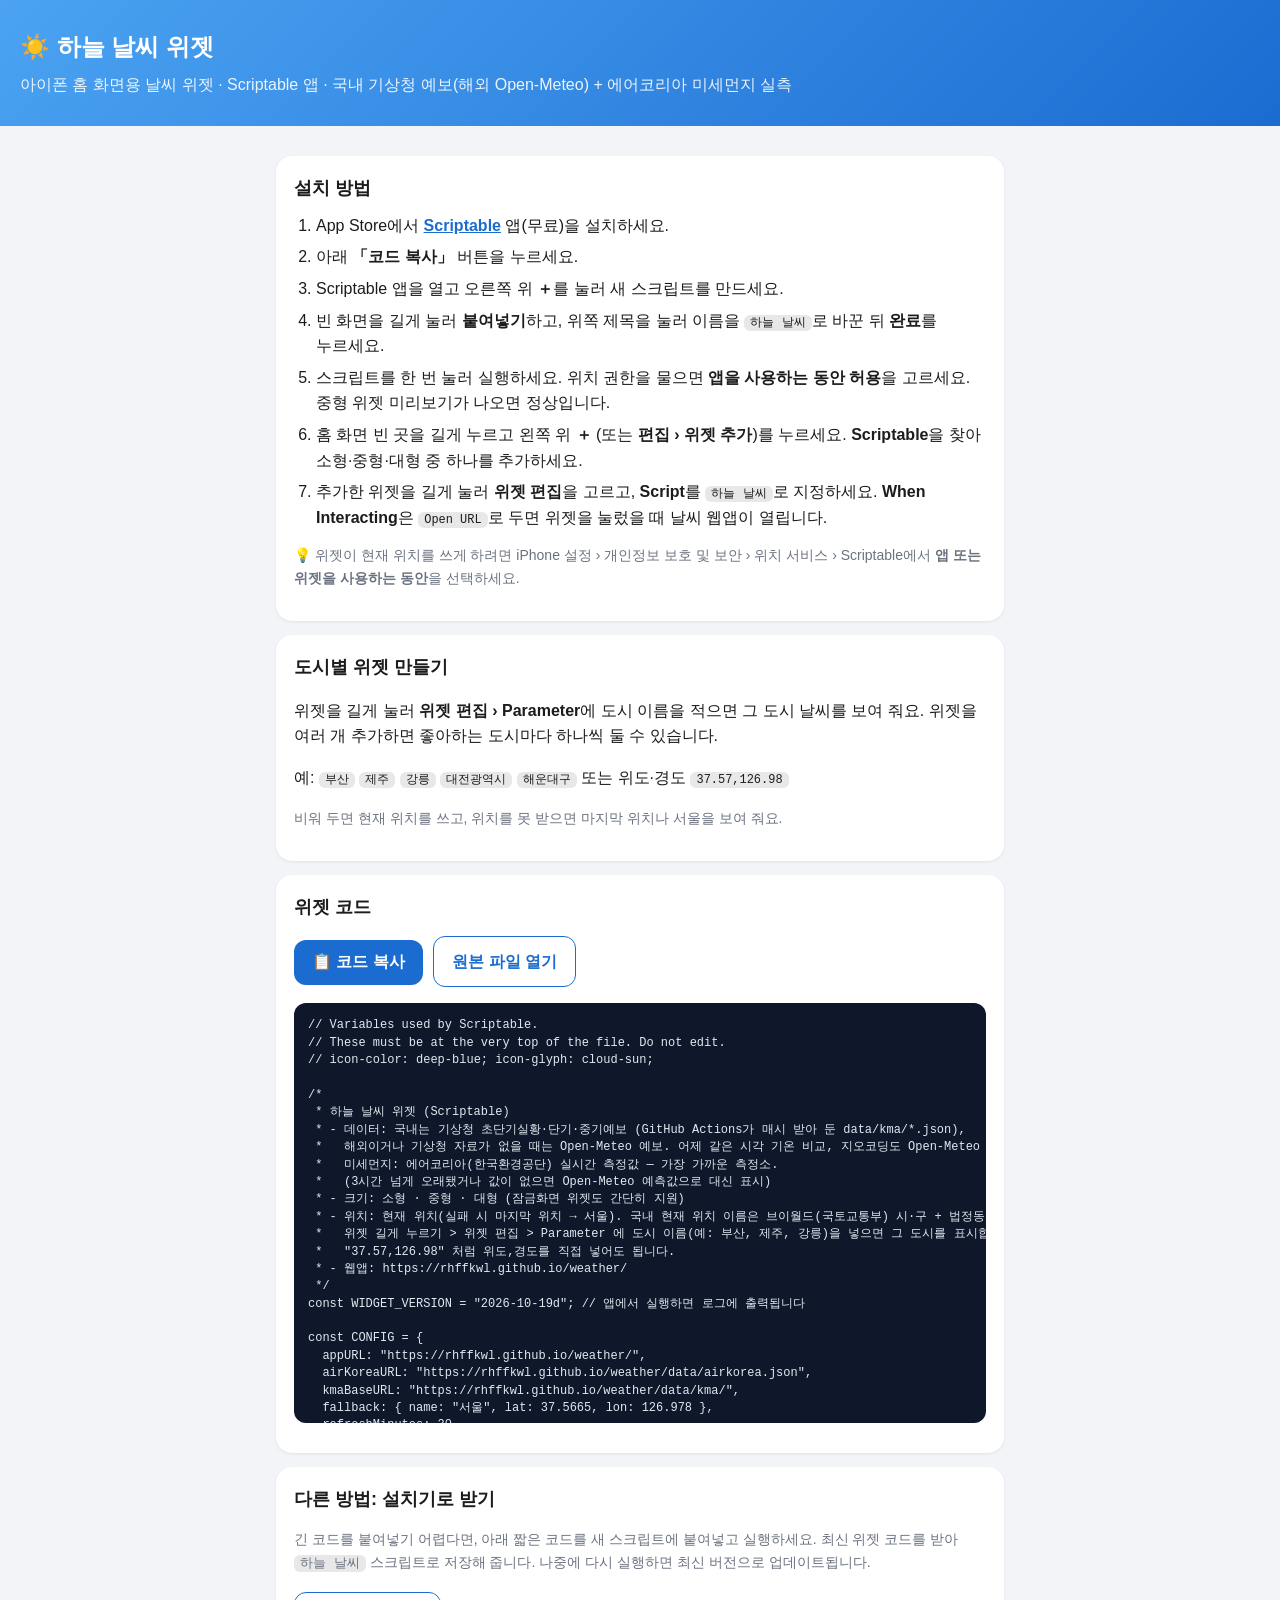
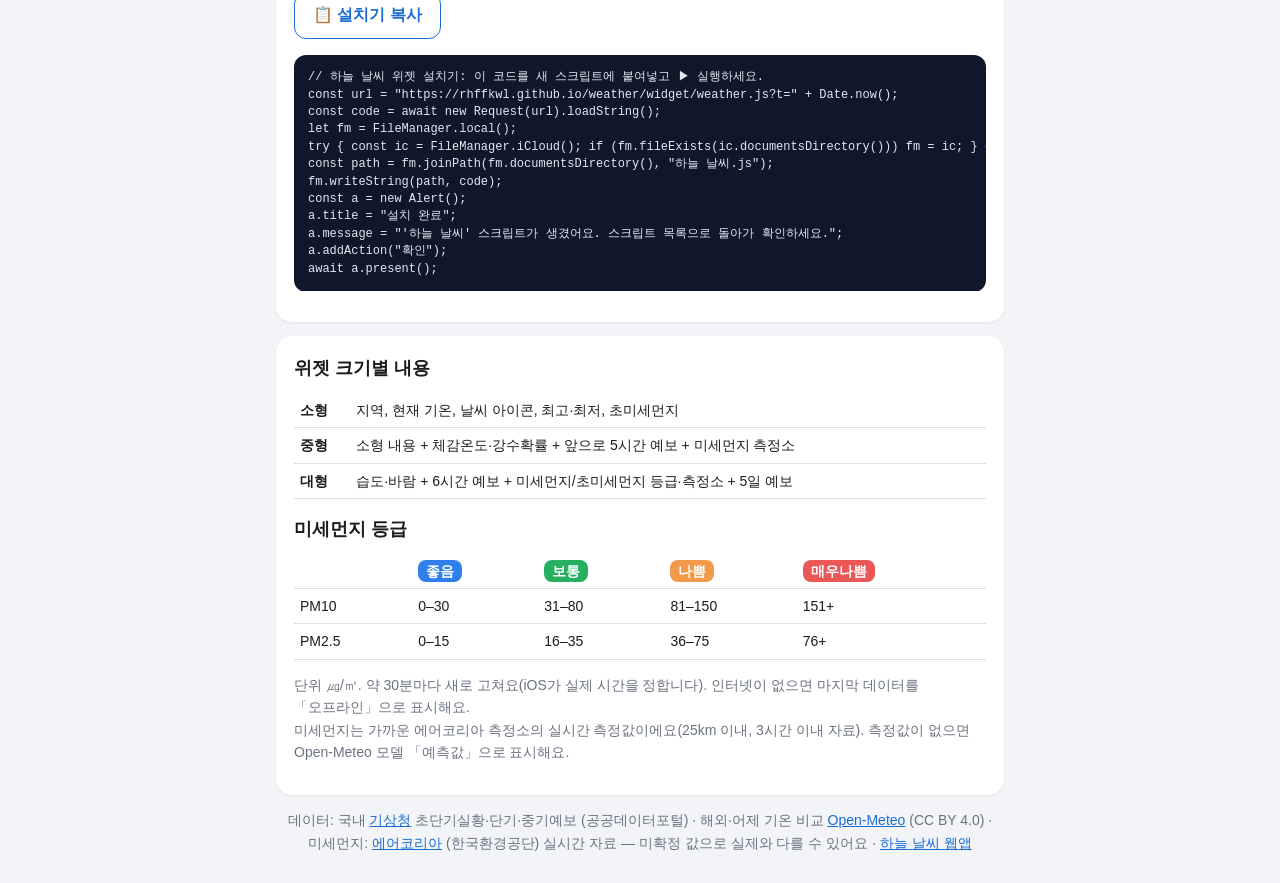
==== commit 734addfe: "날씨 배경·색 아이콘, 현재 위치가 옛 위치에 머무는 문제, 시간별 줄 '지금' 고정 - 웹앱: 열 때/다시 열 때 현재 위치를 항상 새로(1분 넘은 위치 안 씀, 시간 초과 시 " ====
--- a/widget/index.html
+++ b/widget/index.html
@@ -75,7 +75,7 @@
  *   &quot;37.57,126.98&quot; 처럼 위도,경도를 직접 넣어도 됩니다.
  * - 웹앱: https://rhffkwl.github.io/weather/
  */
-const WIDGET_VERSION = &quot;2026-10-19c&quot;; // 앱에서 실행하면 로그에 출력됩니다
+const WIDGET_VERSION = &quot;2026-10-19d&quot;; // 앱에서 실행하면 로그에 출력됩니다
 
 const CONFIG = {
   appURL: &quot;https://rhffkwl.github.io/weather/&quot;,
@@ -595,6 +595,103 @@
   return g;
 }
 
+/* ---------------- 날씨 배경 그림 (DrawContext) ----------------
+   그라데이션(위 background()와 같은 색) + 상태별 장면: 맑은 낮 햇무리, 맑은 밤 별, 구름 많음/흐림 부드러운 구름,
+   비 빗줄기, 눈 눈송이, 안개 옅은 띠, 뇌우 어두운 구름. 아래쪽은 살짝 어둡게 해서 흰 글자가 잘 보이게. */
+const FAMILY_PT = { small: [170, 170], medium: [364, 170], large: [364, 382], extraLarge: [780, 382] };
+function hexRGB(h) { const n = parseInt(h.replace(&quot;#&quot;, &quot;&quot;), 16); return [(n &gt;&gt; 16) &amp; 255, (n &gt;&gt; 8) &amp; 255, n &amp; 255]; }
+function rgbHex(r, g, b) { return &quot;#&quot; + [r, g, b].map(v =&gt; Math.max(0, Math.min(255, Math.round(v))).toString(16).padStart(2, &quot;0&quot;)).join(&quot;&quot;); }
+function mixHex(a, b, t) { const A = hexRGB(a), B = hexRGB(b); return rgbHex(A[0] + (B[0] - A[0]) * t, A[1] + (B[1] - A[1]) * t, A[2] + (B[2] - A[2]) * t); }
+function rng(seed) { let x = seed &gt;&gt;&gt; 0 || 1; return () =&gt; ((x = (x * 1664525 + 1013904223) &gt;&gt;&gt; 0) / 4294967296); }
+function skyScene(code, isDay) {
+  const c = Number(code);
+  if (c &gt;= 95) return &quot;storm&quot;;
+  if (c === 45 || c === 48) return &quot;fog&quot;;
+  if ((c &gt;= 71 &amp;&amp; c &lt;= 77) || c === 85 || c === 86) return &quot;snow&quot;;
+  if (c &gt;= 51) return &quot;rain&quot;;
+  if (c === 3) return isDay ? &quot;overcast-day&quot; : &quot;overcast-night&quot;;
+  if (c === 2) return isDay ? &quot;cloudy-day&quot; : &quot;cloudy-night&quot;;
+  return isDay ? &quot;clear-day&quot; : &quot;clear-night&quot;;
+}
+const SKY = { // [위, 아래]
+  &quot;clear-day&quot;: [&quot;#3E95EC&quot;, &quot;#1F63BF&quot;], &quot;clear-night&quot;: [&quot;#16234A&quot;, &quot;#070C1E&quot;],
+  &quot;cloudy-day&quot;: [&quot;#5C8DC4&quot;, &quot;#33598C&quot;], &quot;cloudy-night&quot;: [&quot;#222E48&quot;, &quot;#0C1222&quot;],
+  &quot;overcast-day&quot;: [&quot;#71859E&quot;, &quot;#465870&quot;], &quot;overcast-night&quot;: [&quot;#283140&quot;, &quot;#10151F&quot;],
+  rain: [&quot;#4D5F78&quot;, &quot;#232F40&quot;], snow: [&quot;#7F93AE&quot;, &quot;#506580&quot;], fog: [&quot;#7C8794&quot;, &quot;#535E6B&quot;], storm: [&quot;#353A52&quot;, &quot;#14162A&quot;],
+};
+function softCloud(ctx, cx, cy, w, alpha, hex) {
+  // 겹친 타원 + 가장자리를 여러 겹 옅게(깃털처럼) → 테두리 없는 부드러운 구름
+  const parts = [[0, 0.06, 0.62, 0.34], [-0.3, 0.12, 0.46, 0.26], [0.3, 0.1, 0.5, 0.28], [-0.06, -0.06, 0.44, 0.32], [0.16, -0.02, 0.36, 0.26]];
+  const L = 7;
+  for (let j = 0; j &lt; L; j++) {
+    const k = 1.5 - j * 0.09; ctx.setFillColor(new Color(hex, alpha / L * (0.6 + j * 0.15)));
+    for (const [dx, dy, rw, rh] of parts) { const ew = w * rw * k, eh = w * rh * k; ctx.fillEllipse(new Rect(cx + dx * w - ew / 2, cy + dy * w - eh / 2, ew, eh)); }
+  }
+}
+function backgroundImage(m, family) {
+  const pt = FAMILY_PT[family] || FAMILY_PT.medium, S = 2, W = pt[0] * S, H = pt[1] * S;
+  const scene = skyScene(m.code, m.isDay), col = SKY[scene], rnd = rng(W * 31 + H + scene.length * 7);
+  const ctx = new DrawContext(); ctx.size = new Size(W, H); ctx.opaque = true; ctx.respectScreenScale = false;
+  const N = 40;
+  for (let i = 0; i &lt; N; i++) { ctx.setFillColor(new Color(mixHex(col[0], col[1], i / (N - 1)))); const y = Math.floor(i * H / N), y2 = Math.min(H, Math.floor((i + 1) * H / N) + 1); ctx.fillRect(new Rect(0, y, W, y2 - y)); }
+  const night = /night/.test(scene) || (!m.isDay &amp;&amp; /rain|snow|fog|storm/.test(scene));
+  if (scene === &quot;clear-day&quot; || scene === &quot;cloudy-day&quot;) { // 오른쪽 위 햇무리
+    for (let i = 6; i &gt;= 1; i--) { const r = H * 0.16 * i; ctx.setFillColor(new Color(&quot;#FFF4C2&quot;, 0.035)); ctx.fillEllipse(new Rect(W * 0.86 - r, -H * 0.12 - r, r * 2, r * 2)); }
+  }
+  if (scene === &quot;clear-night&quot; || scene === &quot;cloudy-night&quot;) { // 별
+    const n = scene === &quot;clear-night&quot; ? Math.round(W * H / 9000) : Math.round(W * H / 22000);
+    for (let i = 0; i &lt; n; i++) { const x = rnd() * W, y = Math.pow(rnd(), 1.4) * H * 0.8, r = (rnd() &lt; 0.15 ? 2.6 : 1.5) * S * 0.6;
+      ctx.setFillColor(new Color(&quot;#FFFFFF&quot;, 0.25 + rnd() * 0.5)); ctx.fillEllipse(new Rect(x - r / 2, y - r / 2, r, r)); }
+  }
+  const cloudy = { &quot;cloudy-day&quot;: [3, 0.10], &quot;cloudy-night&quot;: [3, 0.07], &quot;overcast-day&quot;: [5, 0.12], &quot;overcast-night&quot;: [5, 0.07], rain: [5, 0.08], snow: [4, 0.12], fog: [0, 0], storm: [5, 0.07] }[scene];
+  if (cloudy &amp;&amp; cloudy[0]) {
+    const hex = scene === &quot;storm&quot; ? &quot;#9AA3C0&quot; : night ? &quot;#C9D3E6&quot; : &quot;#FFFFFF&quot;;
+    const big = family === &quot;small&quot; ? 1.5 : family === &quot;medium&quot; ? 0.8 : 1;
+    for (let i = 0; i &lt; cloudy[0]; i++) softCloud(ctx, W * (-0.05 + 1.1 * ((i * 0.41 + rnd() * 0.2) % 1)), Math.min(W, H) * (0.06 + rnd() * 0.22), W * (0.34 + rnd() * 0.2) * big, cloudy[1], hex);
+  }
+  if (scene === &quot;rain&quot; || scene === &quot;storm&quot;) { // 빗줄기 (비스듬한 가는 선)
+    const n = Math.round(W * H / 5200);
+    ctx.setStrokeColor(new Color(&quot;#CFE3FF&quot;, 0.16)); ctx.setLineWidth(1.4 * S * 0.6);
+    const p = new Path();
+    for (let i = 0; i &lt; n; i++) { const x = rnd() * W * 1.1, y = rnd() * H, L = (10 + rnd() * 14) * S * 0.6; p.move(new Point(x, y)); p.addLine(new Point(x - L * 0.28, y + L)); }
+    ctx.addPath(p); ctx.strokePath();
+  }
+  if (scene === &quot;snow&quot;) {
+    const n = Math.round(W * H / 4200);
+    for (let i = 0; i &lt; n; i++) { const x = rnd() * W, y = rnd() * H, r = (1.4 + rnd() * 2.2) * S * 0.6; ctx.setFillColor(new Color(&quot;#FFFFFF&quot;, 0.25 + rnd() * 0.35)); ctx.fillEllipse(new Rect(x - r, y - r, r * 2, r * 2)); }
+  }
+  if (scene === &quot;fog&quot;) {
+    for (let i = 0; i &lt; 7; i++) { const y = H * (0.15 + i * 0.12), w = W * (0.7 + rnd() * 0.6), h = H * 0.07; ctx.setFillColor(new Color(&quot;#E6ECF2&quot;, 0.07 + rnd() * 0.05)); ctx.fillEllipse(new Rect(rnd() * W * 0.5 - w * 0.3, y, w, h)); }
+  }
+  for (let i = 0; i &lt; 12; i++) { const y = Math.floor(H * (0.55 + i * 0.0375)), y2 = i === 11 ? H : Math.floor(H * (0.55 + (i + 1) * 0.0375)); ctx.setFillColor(new Color(&quot;#000000&quot;, 0.012 * (i + 1))); ctx.fillRect(new Rect(0, y, W, y2 - y)); }
+  return ctx.getImage();
+}
+
+/* ---------------- 날씨 아이콘 (웹앱과 같은 색 이모지) ----------------
+   Scriptable의 SF Symbol은 한 가지 색(tintColor)만 돼서, 웹앱과 같은 이모지를 같은 크기의 그림으로 그려 넣습니다.
+   안개는 iOS 이모지가 흐릿한 회색 네모라 웹앱처럼 직접 그림. 잠금화면 위젯은 시스템이 단색으로 칠하므로 SF Symbol 유지. */
+const WMO_EMOJI = { 0: [&quot;☀️&quot;, &quot;🌙&quot;], 1: [&quot;🌤️&quot;, &quot;🌙&quot;], 2: [&quot;⛅&quot;, &quot;☁️&quot;], 3: [&quot;☁️&quot;], 45: [&quot;FOG&quot;], 48: [&quot;FOG&quot;],
+  51: [&quot;🌦️&quot;, &quot;🌧️&quot;], 53: [&quot;🌦️&quot;, &quot;🌧️&quot;], 55: [&quot;🌧️&quot;], 56: [&quot;🌧️&quot;], 57: [&quot;🌧️&quot;], 61: [&quot;🌦️&quot;, &quot;🌧️&quot;], 63: [&quot;🌧️&quot;], 65: [&quot;🌧️&quot;], 66: [&quot;🌧️&quot;], 67: [&quot;🌧️&quot;],
+  71: [&quot;🌨️&quot;], 73: [&quot;🌨️&quot;], 75: [&quot;❄️&quot;], 77: [&quot;🌨️&quot;], 80: [&quot;🌦️&quot;, &quot;🌧️&quot;], 81: [&quot;🌧️&quot;], 82: [&quot;⛈️&quot;], 85: [&quot;🌨️&quot;], 86: [&quot;❄️&quot;], 95: [&quot;⛈️&quot;], 96: [&quot;⛈️&quot;], 99: [&quot;⛈️&quot;] };
+function wxEmoji(code, isDay) { const e = WMO_EMOJI[Number(code)]; if (!e) return &quot;☁️&quot;; return (!isDay &amp;&amp; e[1]) ? e[1] : e[0]; }
+const ICON_CACHE = {};
+function iconImage(code, isDay, size) {
+  const e = wxEmoji(code, isDay), key = e + &quot;@&quot; + size;
+  if (ICON_CACHE[key]) return ICON_CACHE[key];
+  const S = 3, P = size * S, ctx = new DrawContext();
+  ctx.size = new Size(P, P); ctx.opaque = false; ctx.respectScreenScale = false;
+  if (e === &quot;FOG&quot;) {
+    ctx.setFillColor(new Color(&quot;#E3E9F1&quot;));
+    for (const [x, y, w, h] of [[0.16, 0.2, 0.42, 0.36], [0.36, 0.1, 0.46, 0.46], [0.6, 0.24, 0.3, 0.3], [0.2, 0.32, 0.66, 0.24]]) ctx.fillEllipse(new Rect(x * P, y * P, w * P, h * P));
+    ctx.setFillColor(new Color(&quot;#8A97A8&quot;));
+    for (const [x, y, w] of [[0.1, 0.64, 0.62], [0.26, 0.77, 0.64], [0.14, 0.9, 0.5]]) { const p = new Path(); p.addRoundedRect(new Rect(x * P, y * P - 0.04 * P, w * P, 0.08 * P), 0.04 * P, 0.04 * P); ctx.addPath(p); ctx.fillPath(); }
+  } else {
+    const f = P * 0.8; ctx.setFont(Font.systemFont(f)); ctx.setTextAlignedCenter();
+    ctx.drawTextInRect(e, new Rect(0, (P - f * 1.22) / 2, P, f * 1.22));
+  }
+  return (ICON_CACHE[key] = ctx.getImage());
+}
+
 function addText(stack, str, font, color, align) {
   const t = stack.addText(String(str));
   t.font = font;
@@ -615,7 +712,9 @@
 }
 function weatherIcon(stack, code, isDay, size) {
   const info = weatherInfo(code, isDay);
-  return addSymbol(stack, info.symbol, size, new Color(ICON_TINT[info.kind] || &quot;#FFFFFF&quot;));
+  if (/^accessory/.test(FAMILY)) return addSymbol(stack, info.symbol, size, WHITE);
+  try { const img = stack.addImage(iconImage(code, isDay, size)); img.imageSize = new Size(size, size); return img; }
+  catch (e) { return addSymbol(stack, info.symbol, size, new Color(ICON_TINT[info.kind] || &quot;#FFFFFF&quot;)); }
 }
 function pill(stack, text, hex, size) {
   const p = stack.addStack();
@@ -877,7 +976,8 @@
 function buildWidget(m, family) {
   const w = new ListWidget();
   if (/^accessory/.test(family)) { accessoryWidget(w, m, family); return w; }
-  w.backgroundGradient = background(m);
+  w.backgroundGradient = background(m); // 그림이 실패해도 이 그라데이션이 남음
+  try { w.backgroundImage = backgroundImage(m, family); } catch (e) { console.log(&quot;배경 그림 실패: &quot; + e); }
   if (family === &quot;small&quot;) smallWidget(w, m);
   else if (family === &quot;large&quot; || family === &quot;extraLarge&quot;) largeWidget(w, m);
   else mediumWidget(w, m);
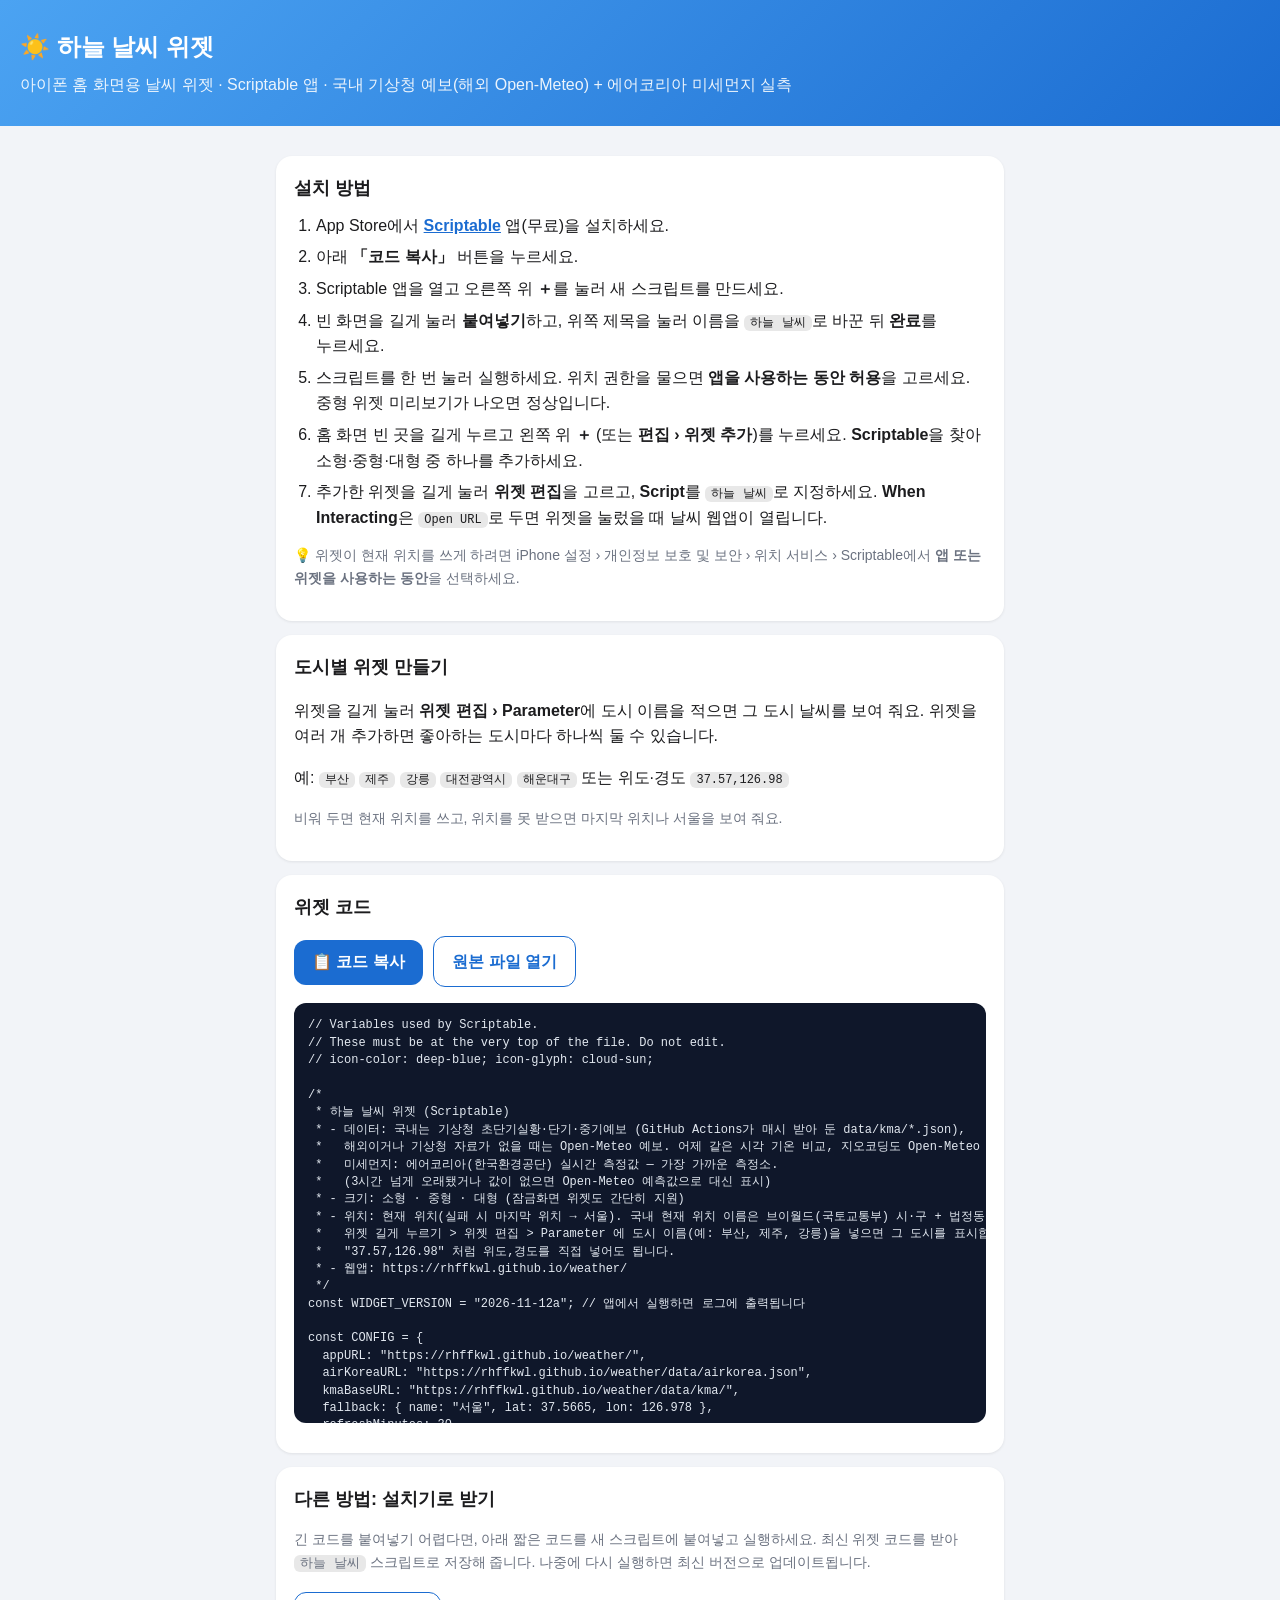
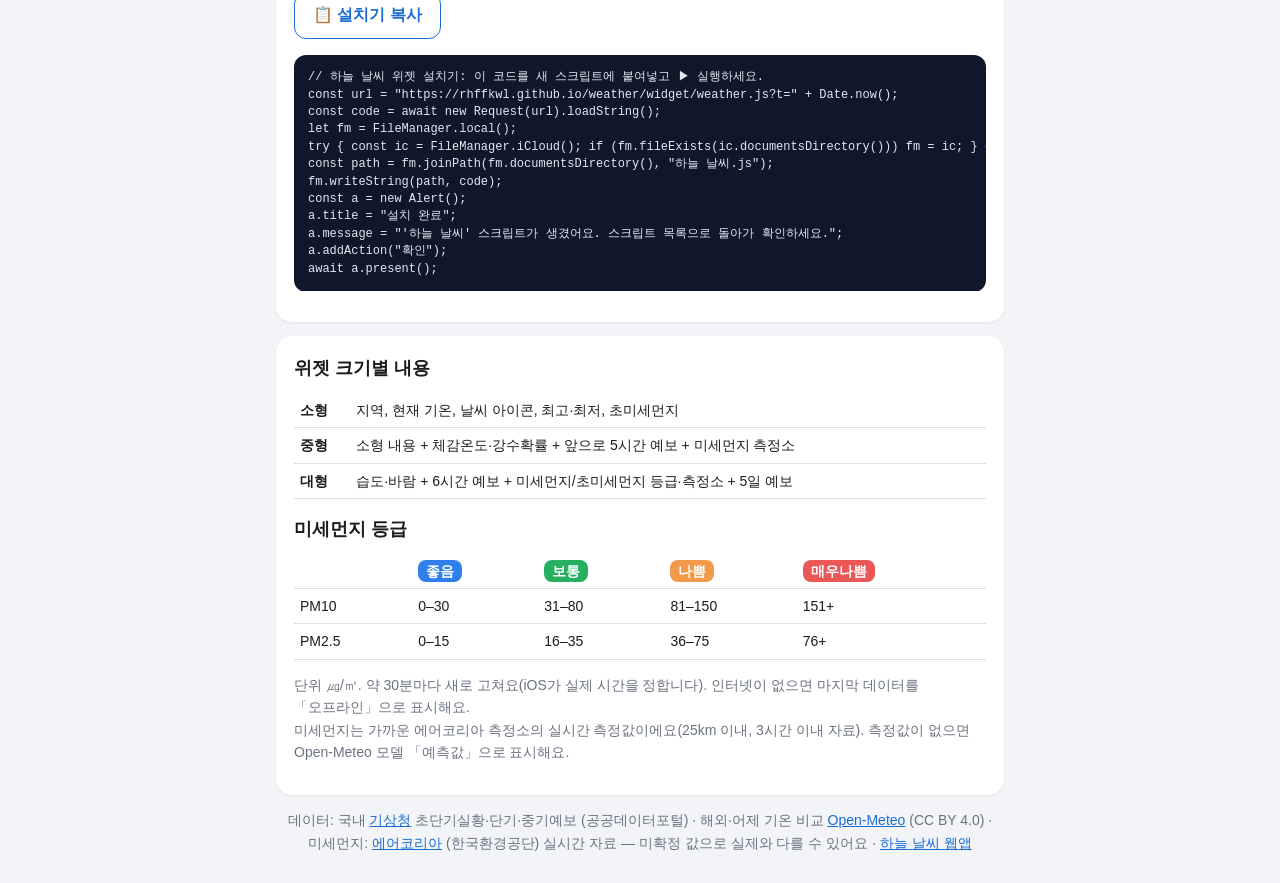
==== commit ff45d841: "현재 위치를 GPS 고정밀로(답십리→남대문로 오류), 위젯이 위치·즐겨찾기를 웹앱에 전달, 즐겨찾기 보내기/가져오기, SW v17" ====
--- a/widget/index.html
+++ b/widget/index.html
@@ -75,7 +75,7 @@
  *   &quot;37.57,126.98&quot; 처럼 위도,경도를 직접 넣어도 됩니다.
  * - 웹앱: https://rhffkwl.github.io/weather/
  */
-const WIDGET_VERSION = &quot;2026-10-19d&quot;; // 앱에서 실행하면 로그에 출력됩니다
+const WIDGET_VERSION = &quot;2026-11-12a&quot;; // 앱에서 실행하면 로그에 출력됩니다
 
 const CONFIG = {
   appURL: &quot;https://rhffkwl.github.io/weather/&quot;,
@@ -97,6 +97,17 @@
 if (!fm.fileExists(DIR)) fm.createDirectory(DIR, true);
 
 const PARAM = String((config.runsInWidget ? args.widgetParameter : (args.widgetParameter || CONFIG.debugParameter)) || &quot;&quot;).trim();
+// 웹앱의 「위젯·Safari로 즐겨찾기 보내기」가 scriptable:///run/하늘%20날씨?favs=… 로 이 스크립트를 실행하면 여기에 저장.
+// 위젯을 누르면 이 즐겨찾기와 현재 위치를 웹앱 주소(#here=…&amp;favs=…)에 붙여 Safari로 열어, 홈 화면 앱과 같은 즐겨찾기가 보이게 함.
+const QP = (args &amp;&amp; args.queryParameters) || {};
+const FAVS_FILE = fm.joinPath(DIR, &quot;favs.txt&quot;);
+function savedFavs() { try { if (fm.fileExists(FAVS_FILE)) { const v = fm.readString(FAVS_FILE).trim(); if (/^[A-Za-z0-9_-]+$/.test(v)) return v; } } catch (e) {} return &quot;&quot;; }
+function appLink(loc) {
+  const parts = [];
+  if (loc &amp;&amp; /^gps$/.test(loc.source) &amp;&amp; isNum(loc.lat)) parts.push(&quot;here=&quot; + loc.lat.toFixed(5) + &quot;,&quot; + loc.lon.toFixed(5) + &quot;,&quot; + Math.floor(Date.now() / 1000));
+  const f = savedFavs(); if (f) parts.push(&quot;favs=&quot; + f);
+  return CONFIG.appURL + (parts.length ? &quot;#&quot; + parts.join(&quot;&amp;&quot;) : &quot;&quot;);
+}
 const FAMILY = config.runsInWidget ? (config.widgetFamily || &quot;medium&quot;) : CONFIG.previewSize;
 
 class NotFoundError extends Error {}
@@ -1011,9 +1022,10 @@
 async function main() {
   const cacheFile = fm.joinPath(DIR, &quot;cache-&quot; + (PARAM ? &quot;p&quot; + hashStr(PARAM) : &quot;here&quot;) + &quot;.json&quot;);
   const cache = readJSON(cacheFile);
-  let model = null, err = null;
+  let model = null, err = null, link = CONFIG.appURL;
   try {
     const loc = await resolveLocation(cache);
+    link = appLink(loc);
     const np = loc.namePromise; delete loc.namePromise;
     const { fc, aq, ak } = await withTimeout(fetchWeather(loc), Math.max(4, left() - 1), &quot;날씨&quot;);
     if (np) {
@@ -1039,7 +1051,7 @@
   let w;
   try { w = model ? buildWidget(model, FAMILY) : errorWidget(err, FAMILY); }
   catch (e) { console.log(&quot;위젯 그리기 실패: &quot; + e); w = errorWidget(e, FAMILY); }
-  w.url = CONFIG.appURL;
+  w.url = link === CONFIG.appURL ? appLink(null) : link;
   w.refreshAfterDate = new Date(Date.now() + CONFIG.refreshMinutes * 60 * 1000);
   if (config.runsInWidget) {
     Script.setWidget(w);
@@ -1053,10 +1065,26 @@
   Script.complete();
 }
 
-try { await main(); }
+async function receiveFavs() {
+  const v = String(QP.favs || &quot;&quot;).trim();
+  if (!/^[A-Za-z0-9_-]*$/.test(v)) throw new Error(&quot;즐겨찾기 형식이 올바르지 않아요&quot;);
+  fm.writeString(FAVS_FILE, v);
+  let n = 0; try { const b = v.replace(/-/g, &quot;+&quot;).replace(/_/g, &quot;/&quot;); n = JSON.parse(Data.fromBase64String(b + &quot;===&quot;.slice((b.length + 3) % 4)).toRawString()).length; } catch (e) {}
+  const a = new Alert();
+  a.title = &quot;즐겨찾기 저장 완료&quot;;
+  a.message = `위젯에 즐겨찾기 ${n}곳을 저장했어요. 이제 위젯을 누르면 Safari에서도 같은 즐겨찾기가 보여요.`;
+  a.addAction(&quot;Safari에서 바로 열기&quot;); a.addCancelAction(&quot;닫기&quot;);
+  if (await a.present() === 0) Safari.open(CONFIG.appURL + &quot;#favs=&quot; + v);
+  Script.complete();
+}
+
+if (QP.favs !== undefined &amp;&amp; !config.runsInWidget) {
+  try { await receiveFavs(); }
+  catch (e) { const a = new Alert(); a.title = &quot;저장 실패&quot;; a.message = String(e.message || e); a.addAction(&quot;확인&quot;); await a.present(); Script.complete(); }
+} else try { await main(); }
 catch (e) { // 어떤 오류든 위젯을 꼭 넘겨야 iOS가 refreshAfterDate대로 다시 실행함
   console.log(&quot;main 실패: &quot; + e);
-  const w = errorWidget(e, FAMILY); w.url = CONFIG.appURL; w.refreshAfterDate = new Date(Date.now() + 15 * 60 * 1000);
+  const w = errorWidget(e, FAMILY); w.url = appLink(null); w.refreshAfterDate = new Date(Date.now() + 15 * 60 * 1000);
   if (config.runsInWidget) Script.setWidget(w); Script.complete();
 }
 </code></pre>
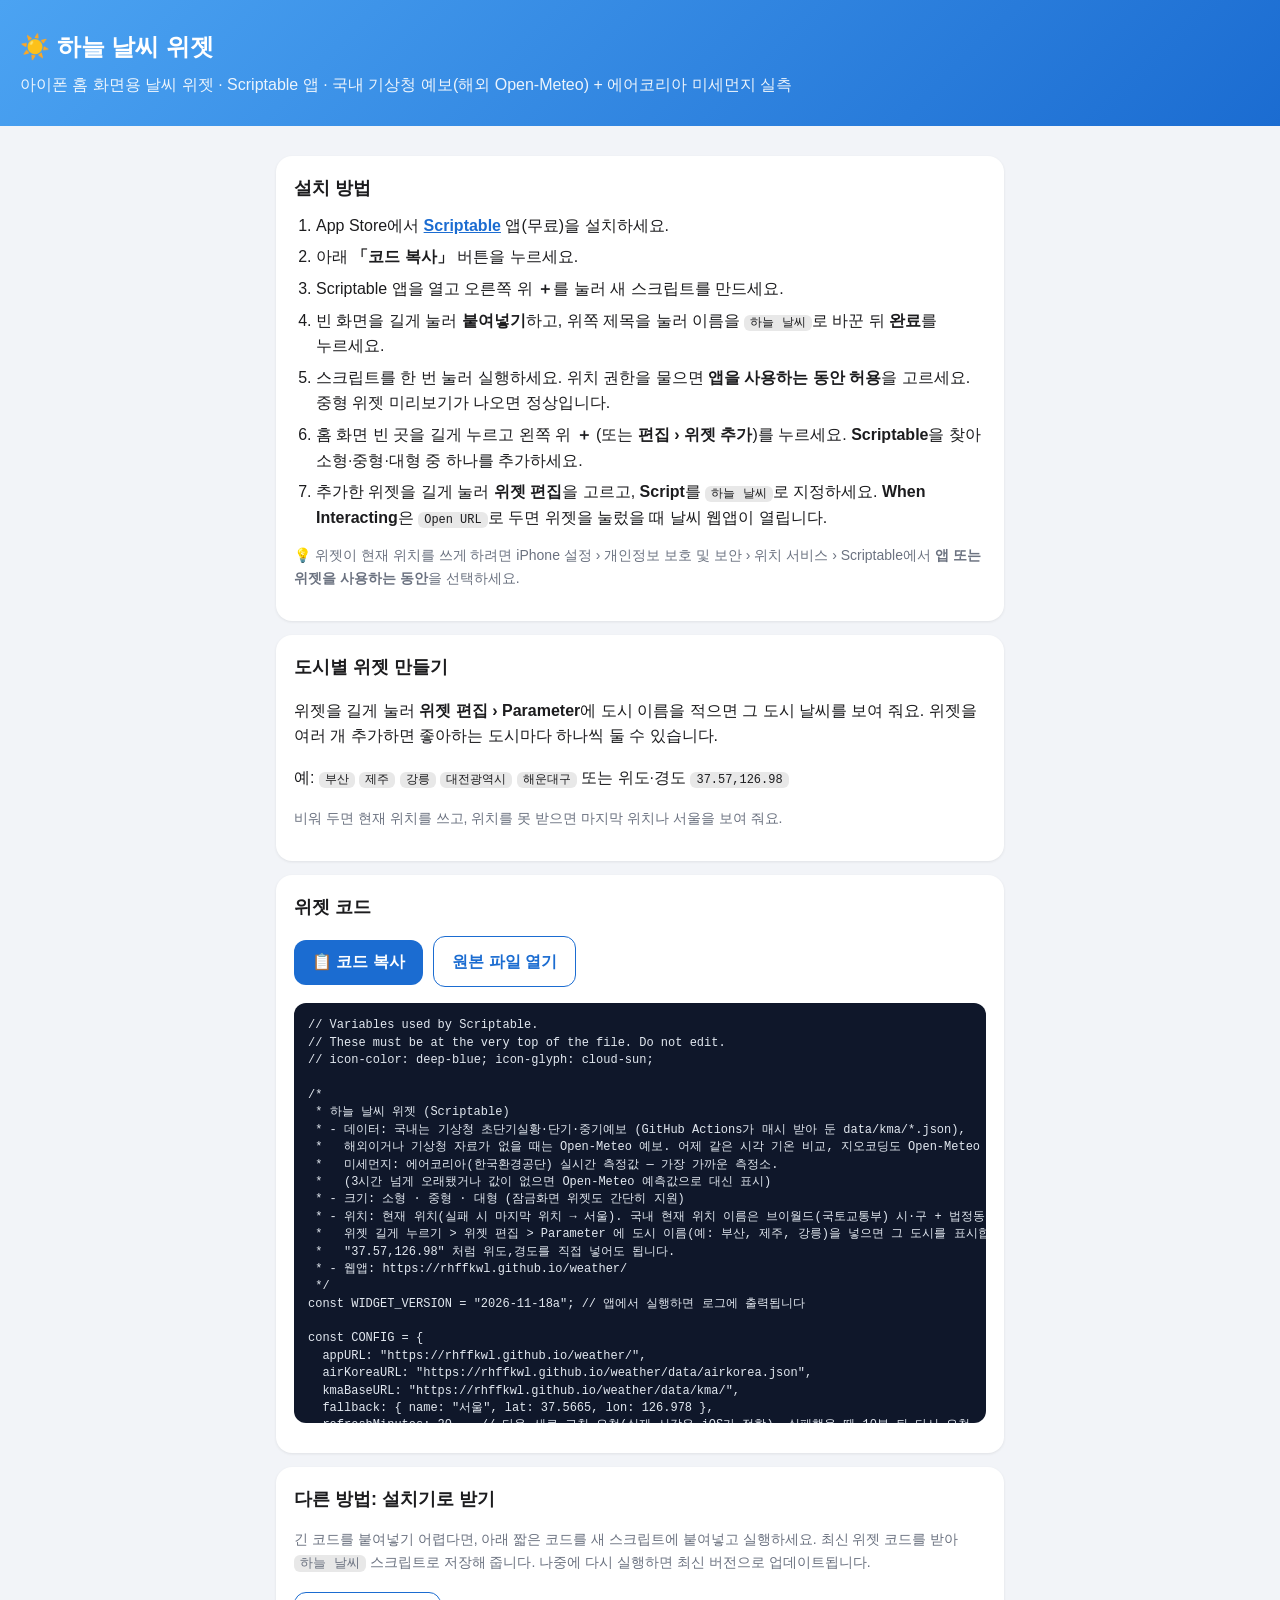
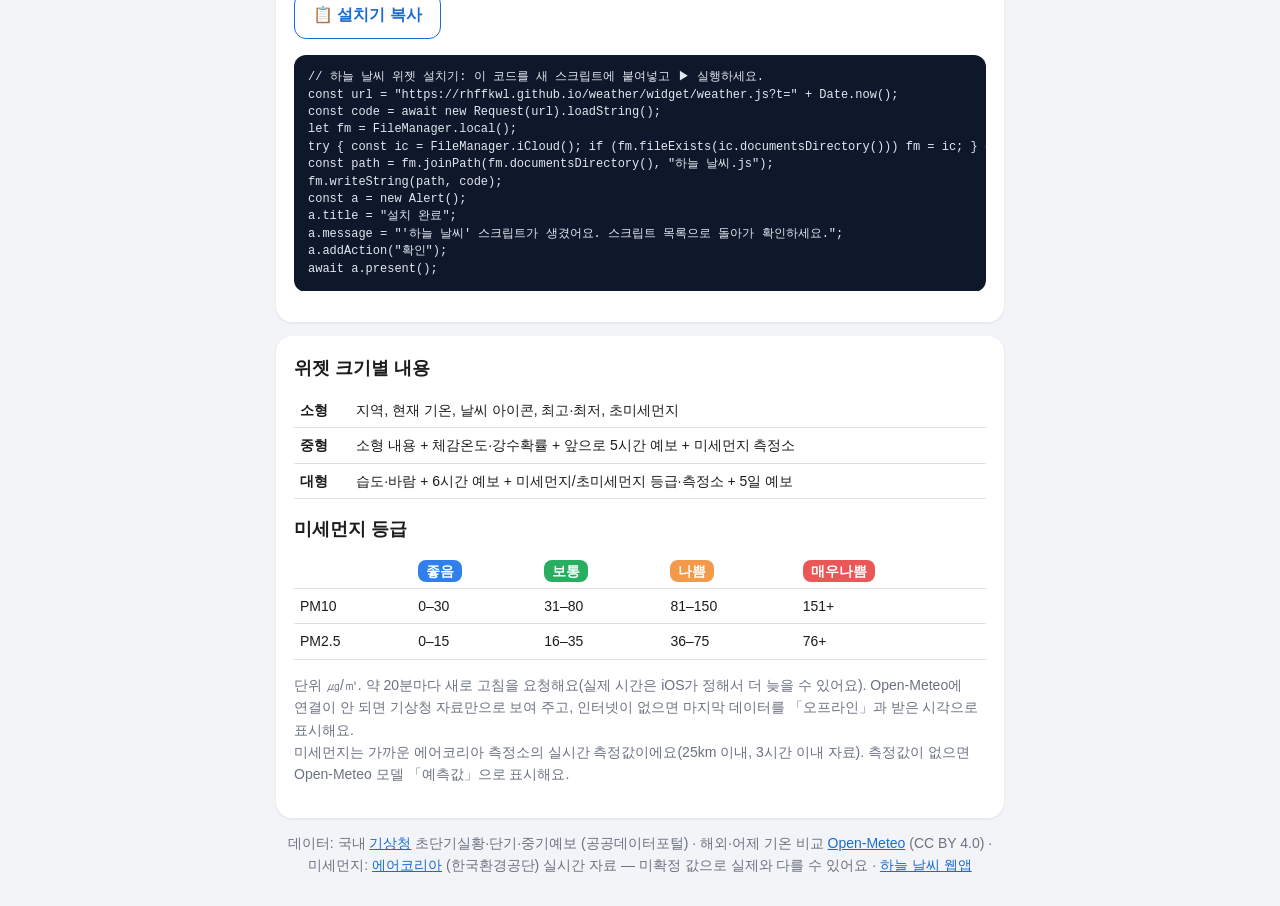
==== commit c259ff73: "오래된 저장본을 지금 날씨로 보이던 문제(요일·'지금' 어긋남), Open-Meteo 실패 시 기상청 자료만으로 표시, SW가 API 옛 응답을 돌려주지 않게, 위젯 2026-11" ====
--- a/widget/index.html
+++ b/widget/index.html
@@ -75,14 +75,14 @@
  *   &quot;37.57,126.98&quot; 처럼 위도,경도를 직접 넣어도 됩니다.
  * - 웹앱: https://rhffkwl.github.io/weather/
  */
-const WIDGET_VERSION = &quot;2026-11-12a&quot;; // 앱에서 실행하면 로그에 출력됩니다
+const WIDGET_VERSION = &quot;2026-11-18a&quot;; // 앱에서 실행하면 로그에 출력됩니다
 
 const CONFIG = {
   appURL: &quot;https://rhffkwl.github.io/weather/&quot;,
   airKoreaURL: &quot;https://rhffkwl.github.io/weather/data/airkorea.json&quot;,
   kmaBaseURL: &quot;https://rhffkwl.github.io/weather/data/kma/&quot;,
   fallback: { name: &quot;서울&quot;, lat: 37.5665, lon: 126.978 },
-  refreshMinutes: 30,
+  refreshMinutes: 20,   // 다음 새로 고침 요청(실제 시각은 iOS가 정함). 실패했을 땐 10분 뒤 다시 요청
   budgetSeconds: 22,    // 위젯 한 번 실행에 쓰는 최대 시간(iOS가 오래 걸리는 위젯을 강제 종료하면 화면이 멈춘 채 남음)
   locationTimeout: 8,   // 초
   requestTimeout: 12,   // 초
@@ -131,9 +131,9 @@
   return Promise.race([p, sleep(sec).then(() =&gt; { throw new Error(label + &quot; 시간 초과&quot;); })]);
 }
 
-async function getJSON(url) {
+async function getJSON(url, sec) {
   const req = new Request(url);
-  req.timeoutInterval = CONFIG.requestTimeout;
+  req.timeoutInterval = sec || CONFIG.requestTimeout;
   const j = await req.loadJSON();
   const sc = req.response &amp;&amp; req.response.statusCode;
   if (sc &amp;&amp; sc &gt;= 400) throw new Error(&quot;HTTP &quot; + sc + (j &amp;&amp; j.reason ? &quot;: &quot; + j.reason : &quot;&quot;));
@@ -352,6 +352,57 @@
 }
 // &quot;15시 실황&quot; 같은 표시용
 function kmaHourLabel(base) { return base ? Number(String(base).slice(8, 10)) + &quot;시&quot; : &quot;&quot;; }
+// 일출·일몰(NOAA 근사식, 1~2분 오차) → 현지(KST) &quot;YYYY-MM-DDTHH:MM&quot;. Open-Meteo 없이 기상청 자료만 쓸 때 낮/밤 판단용.
+function kmaSun(lat, lon, dateStr) {
+  const [y, m, d] = dateStr.split(&quot;-&quot;).map(Number), r = Math.PI / 180;
+  const n = (Date.UTC(y, m - 1, d) - Date.UTC(y, 0, 1)) / 864e5, g = 2 * Math.PI / 365 * n;
+  const eq = 229.18 * (0.000075 + 0.001868 * Math.cos(g) - 0.032077 * Math.sin(g) - 0.014615 * Math.cos(2 * g) - 0.040849 * Math.sin(2 * g));
+  const dec = 0.006918 - 0.399912 * Math.cos(g) + 0.070257 * Math.sin(g) - 0.006758 * Math.cos(2 * g) + 0.000907 * Math.sin(2 * g) - 0.002697 * Math.cos(3 * g) + 0.00148 * Math.sin(3 * g);
+  const ha = Math.acos(Math.max(-1, Math.min(1, Math.cos(90.833 * r) / (Math.cos(lat * r) * Math.cos(dec)) - Math.tan(lat * r) * Math.tan(dec)))) / r;
+  const at = mins =&gt; new Date(Date.UTC(y, m - 1, d) + (mins + 540) * 60e3).toISOString().slice(0, 16);
+  return [at(720 - 4 * (lon + ha) - eq), at(720 - 4 * (lon - ha) - eq)];
+}
+// Open-Meteo에 연결이 안 될 때: 기상청 자료만으로 Open-Meteo 모양의 예보를 만듦 (자외선·돌풍은 없음). 자료가 없거나 오래됐으면 null.
+function kmaForecast(k, lat, lon, nowMs) {
+  if (!k || !k.pt) return null;
+  nowMs = nowMs || Date.now();
+  const iso = ms =&gt; new Date(ms + 9 * 3600e3).toISOString().slice(0, 13) + &quot;:00&quot;;
+  const hour0 = Math.floor(nowMs / 3600e3) * 3600e3;
+  let end = hour0 + 24 * 3600e3;
+  if (k.vil &amp;&amp; Array.isArray(k.vil.h) &amp;&amp; k.vil.h.length) end = Math.max(hour0 + 3600e3, kmaTime(k.vil.t0) + k.vil.h[k.vil.h.length - 1][0] * 3600e3);
+  const sun = {}, sunOf = d =&gt; sun[d] || (sun[d] = kmaSun(lat, lon, d));
+  const H = { time: [], temperature_2m: [], precipitation_probability: [], weather_code: [], is_day: [] };
+  for (let t = hour0 - 24 * 3600e3; t &lt;= end; t += 3600e3) {
+    const s = iso(t), ss = sunOf(s.slice(0, 10));
+    H.time.push(s); H.temperature_2m.push(null); H.precipitation_probability.push(null); H.weather_code.push(null); H.is_day.push(s &gt;= ss[0] &amp;&amp; s &lt; ss[1] ? 1 : 0);
+  }
+  const today = iso(nowMs).slice(0, 10), D = { time: [], weather_code: [], temperature_2m_max: [], temperature_2m_min: [], precipitation_probability_max: [], uv_index_max: [], sunrise: [], sunset: [] };
+  for (let i = 0; i &lt; 10; i++) {
+    const d = new Date(Date.UTC(+today.slice(0, 4), +today.slice(5, 7) - 1, +today.slice(8, 10) + i)).toISOString().slice(0, 10), ss = sunOf(d);
+    D.time.push(d); D.weather_code.push(null); D.temperature_2m_max.push(null); D.temperature_2m_min.push(null); D.precipitation_probability_max.push(null); D.uv_index_max.push(null); D.sunrise.push(ss[0]); D.sunset.push(ss[1]);
+  }
+  const ct = new Date(nowMs + 9 * 3600e3).toISOString().slice(0, 16), cs = sunOf(today);
+  const c = { time: ct, temperature_2m: null, relative_humidity_2m: null, apparent_temperature: null, is_day: ct &gt;= cs[0] &amp;&amp; ct &lt; cs[1] ? 1 : 0, precipitation: 0, weather_code: null,
+    wind_speed_10m: null, wind_direction_10m: null, wind_gusts_10m: null, uv_index: null, dew_point_2m: null };
+  const f = { latitude: lat, longitude: lon, timezone: &quot;Asia/Seoul&quot;, utc_offset_seconds: 32400, current: c, hourly: H, daily: D, yday: null };
+  if (!kmaApply(f, k, nowMs)) return null;
+  const i0 = H.time.indexOf(iso(nowMs));
+  if (c.temperature_2m == null &amp;&amp; i0 &gt;= 0) c.temperature_2m = H.temperature_2m[i0];
+  if (c.temperature_2m == null) return null;
+  if (c.weather_code == null) c.weather_code = i0 &gt;= 0 &amp;&amp; H.weather_code[i0] != null ? H.weather_code[i0] : 0;
+  // 체감온도: 10°C 이하·바람 1.3m/s 이상이면 기상청 체감온도(겨울) 식, 그 밖엔 기온 그대로
+  const T = c.temperature_2m, V = (c.wind_speed_10m || 0) * 3.6;
+  c.apparent_temperature = T &lt;= 10 &amp;&amp; V &gt;= 4.8 ? Math.round((13.12 + 0.6215 * T - 11.37 * Math.pow(V, 0.16) + 0.3965 * T * Math.pow(V, 0.16)) * 10) / 10 : T;
+  if (typeof f.yday !== &quot;number&quot; &amp;&amp; i0 &gt;= 24 &amp;&amp; typeof H.temperature_2m[i0 - 24] === &quot;number&quot;) f.yday = H.temperature_2m[i0 - 24];
+  // 값이 없는 뒤쪽 시간·날짜는 잘라 냄
+  let hn = H.time.length; while (hn &gt; i0 + 1 &amp;&amp; H.temperature_2m[hn - 1] == null) hn--;
+  for (const key of Object.keys(H)) H[key] = H[key].slice(0, hn);
+  let dn = D.time.length; while (dn &gt; 1 &amp;&amp; (D.temperature_2m_max[dn - 1] == null || D.temperature_2m_min[dn - 1] == null || D.weather_code[dn - 1] == null)) dn--;
+  for (const key of Object.keys(D)) D[key] = D[key].slice(0, dn);
+  for (let j = 0; j &lt; dn; j++) { if (D.weather_code[j] == null) D.weather_code[j] = c.weather_code; if (D.temperature_2m_max[j] == null) D.temperature_2m_max[j] = Math.round(T); if (D.temperature_2m_min[j] == null) D.temperature_2m_min[j] = Math.floor(T); }
+  f.kma.only = true;
+  return f;
+}
 /* KMA:END */
 
 
@@ -497,10 +548,17 @@
   }));
   const aqURL = &quot;https://air-quality-api.open-meteo.com/v1/air-quality?&quot; + qs(Object.assign({}, base, { current: &quot;pm10,pm2_5&quot; }));
   const akURL = CONFIG.airKoreaURL + &quot;?t=&quot; + Math.floor(Date.now() / 300000);
-  const [fc, aq, ak, km] = await Promise.all([getJSON(fcURL), getJSON(aqURL).catch(() =&gt; null),
+  // Open-Meteo가 안 되면(시간 초과·요청 한도) 기상청 자료만으로 그림. 예전엔 Open-Meteo 하나만 실패해도 옛 저장본(오프라인)만 보였음.
+  let omErr = null;
+  const [fc0, aq, ak, km] = await Promise.all([getJSON(fcURL, 9).catch(e =&gt; { omErr = e; return null; }), getJSON(aqURL, 9).catch(() =&gt; null),
     getJSON(akURL).then(doc =&gt; akNearest(doc, loc.lat, loc.lon)).catch(() =&gt; null), fetchKma(loc).catch(() =&gt; null)]);
-  if (!fc || !fc.current || !fc.hourly || !fc.daily) throw new Error(&quot;예보 데이터가 비어 있어요&quot;);
-  if (km) { try { kmaApply(fc, km); } catch (e) { console.log(&quot;KMA merge failed: &quot; + e); } }
+  let fc = fc0 &amp;&amp; fc0.current &amp;&amp; fc0.hourly &amp;&amp; fc0.daily ? fc0 : null;
+  if (fc) { if (km) { try { kmaApply(fc, km); } catch (e) { console.log(&quot;KMA merge failed: &quot; + e); } } }
+  else {
+    console.log(&quot;Open-Meteo 실패: &quot; + (omErr ? omErr.message || omErr : &quot;빈 응답&quot;) + &quot; → 기상청 자료만 사용&quot;);
+    try { fc = km ? kmaForecast(km, loc.lat, loc.lon) : null; } catch (e) { console.log(&quot;KMA-only 실패: &quot; + e); }
+    if (!fc) throw omErr || new Error(&quot;예보 데이터가 비어 있어요&quot;);
+  }
   return { fc, aq, ak };
 }
 
@@ -512,7 +570,7 @@
 
 function buildModel(raw, offline) {
   const { loc, fc, aq, ak, fetchedAt } = raw;
-  const c = fc.current, h = fc.hourly, d = fc.daily;
+  let c = fc.current; const h = fc.hourly, d = fc.daily;
   const nowISO = seoulISO(Date.now());
   const nowHour = nowISO.slice(0, 13);
   let idx = h.time.findIndex(t =&gt; t.slice(0, 13) &gt;= nowHour);
@@ -536,10 +594,17 @@
       pop: d.precipitation_probability_max ? d.precipitation_probability_max[i] : null,
     });
   }
-  const aqc = aq &amp;&amp; aq.current ? aq.current : {};
+  const stale = Date.now() - (fetchedAt || 0) &gt; 90 * 60 * 1000;
+  if (stale &amp;&amp; idx &gt;= 0 &amp;&amp; h.time[idx].slice(0, 13) === nowHour) {
+    // 오래된 저장본: 그때의 실황 대신 지금 시각의 예보 값을 &#x27;현재&#x27;로
+    const dT = (isNum(c.apparent_temperature) &amp;&amp; isNum(c.temperature_2m)) ? c.apparent_temperature - c.temperature_2m : 0;
+    c = Object.assign({}, c, { temperature_2m: h.temperature_2m[idx], weather_code: h.weather_code[idx], is_day: h.is_day ? h.is_day[idx] : c.is_day, kma_desc: &quot;&quot; });
+    c.apparent_temperature = isNum(c.temperature_2m) ? c.temperature_2m + dT : null;
+  }
+  const aqc = aq &amp;&amp; aq.current &amp;&amp; !stale ? aq.current : {};
   const isDay = c.is_day === 1;
   const yi = h.time.findIndex(t =&gt; t.slice(0, 13) === seoulISO(Date.now() - 86400000).slice(0, 13));
-  const yday = yi &gt;= 0 ? yesterdayCompare(c.temperature_2m, h.temperature_2m[yi]) : null;
+  const yday = yi &gt;= 0 &amp;&amp; !stale ? yesterdayCompare(c.temperature_2m, h.temperature_2m[yi]) : null;
   return {
     place: loc.name, place2: loc.hj || &quot;&quot;, source: loc.source,
     temp: c.temperature_2m, feels: c.apparent_temperature, yday,
@@ -550,7 +615,7 @@
     popDay: days[0] ? days[0].pop : null,
     hours, days,
     pm10: pmPick(ak &amp;&amp; ak.pm10, aqc.pm10, &quot;pm10&quot;), pm25: pmPick(ak &amp;&amp; ak.pm25, aqc.pm2_5, &quot;pm25&quot;),
-    fetchedAt, offline,
+    fetchedAt, offline, kmaOnly: !!(fc.kma &amp;&amp; fc.kma.only),
   };
 }
 
@@ -1052,7 +1117,8 @@
   try { w = model ? buildWidget(model, FAMILY) : errorWidget(err, FAMILY); }
   catch (e) { console.log(&quot;위젯 그리기 실패: &quot; + e); w = errorWidget(e, FAMILY); }
   w.url = link === CONFIG.appURL ? appLink(null) : link;
-  w.refreshAfterDate = new Date(Date.now() + CONFIG.refreshMinutes * 60 * 1000);
+  w.refreshAfterDate = new Date(Date.now() + (model &amp;&amp; !model.offline ? CONFIG.refreshMinutes : 10) * 60 * 1000);
+  console.log(`[${WIDGET_VERSION}] ${model ? (model.offline ? &quot;오프라인(저장본)&quot; : &quot;새 데이터&quot; + (model.kmaOnly ? &quot;(기상청만)&quot; : &quot;&quot;)) : &quot;오류&quot;}${err ? &quot; · &quot; + (err.message || err) : &quot;&quot;} · 다음 새로 고침 요청 ${seoulISO(w.refreshAfterDate.getTime()).slice(11)}`);
   if (config.runsInWidget) {
     Script.setWidget(w);
   } else if (FAMILY === &quot;small&quot;) {
@@ -1121,7 +1187,7 @@
     <tr><td>PM10</td><td>0–30</td><td>31–80</td><td>81–150</td><td>151+</td></tr>
     <tr><td>PM2.5</td><td>0–15</td><td>16–35</td><td>36–75</td><td>76+</td></tr>
   </table>
-  <p class="sub">단위 ㎍/㎥. 약 30분마다 새로 고쳐요(iOS가 실제 시간을 정합니다). 인터넷이 없으면 마지막 데이터를 「오프라인」으로 표시해요.<br>미세먼지는 가까운 에어코리아 측정소의 실시간 측정값이에요(25km 이내, 3시간 이내 자료). 측정값이 없으면 Open-Meteo 모델 「예측값」으로 표시해요.</p>
+  <p class="sub">단위 ㎍/㎥. 약 20분마다 새로 고침을 요청해요(실제 시간은 iOS가 정해서 더 늦을 수 있어요). Open-Meteo에 연결이 안 되면 기상청 자료만으로 보여 주고, 인터넷이 없으면 마지막 데이터를 「오프라인」과 받은 시각으로 표시해요.<br>미세먼지는 가까운 에어코리아 측정소의 실시간 측정값이에요(25km 이내, 3시간 이내 자료). 측정값이 없으면 Open-Meteo 모델 「예측값」으로 표시해요.</p>
 </section>
 
 <p class="sub" style="text-align:center">데이터: 국내 <a href="https://www.weather.go.kr/">기상청</a> 초단기실황·단기·중기예보 (공공데이터포털) · 해외·어제 기온 비교 <a href="https://open-meteo.com/">Open-Meteo</a> (CC BY 4.0) · 미세먼지: <a href="https://www.airkorea.or.kr/">에어코리아</a> (한국환경공단) 실시간 자료 — 미확정 값으로 실제와 다를 수 있어요 · <a href="../">하늘 날씨 웹앱</a></p>
